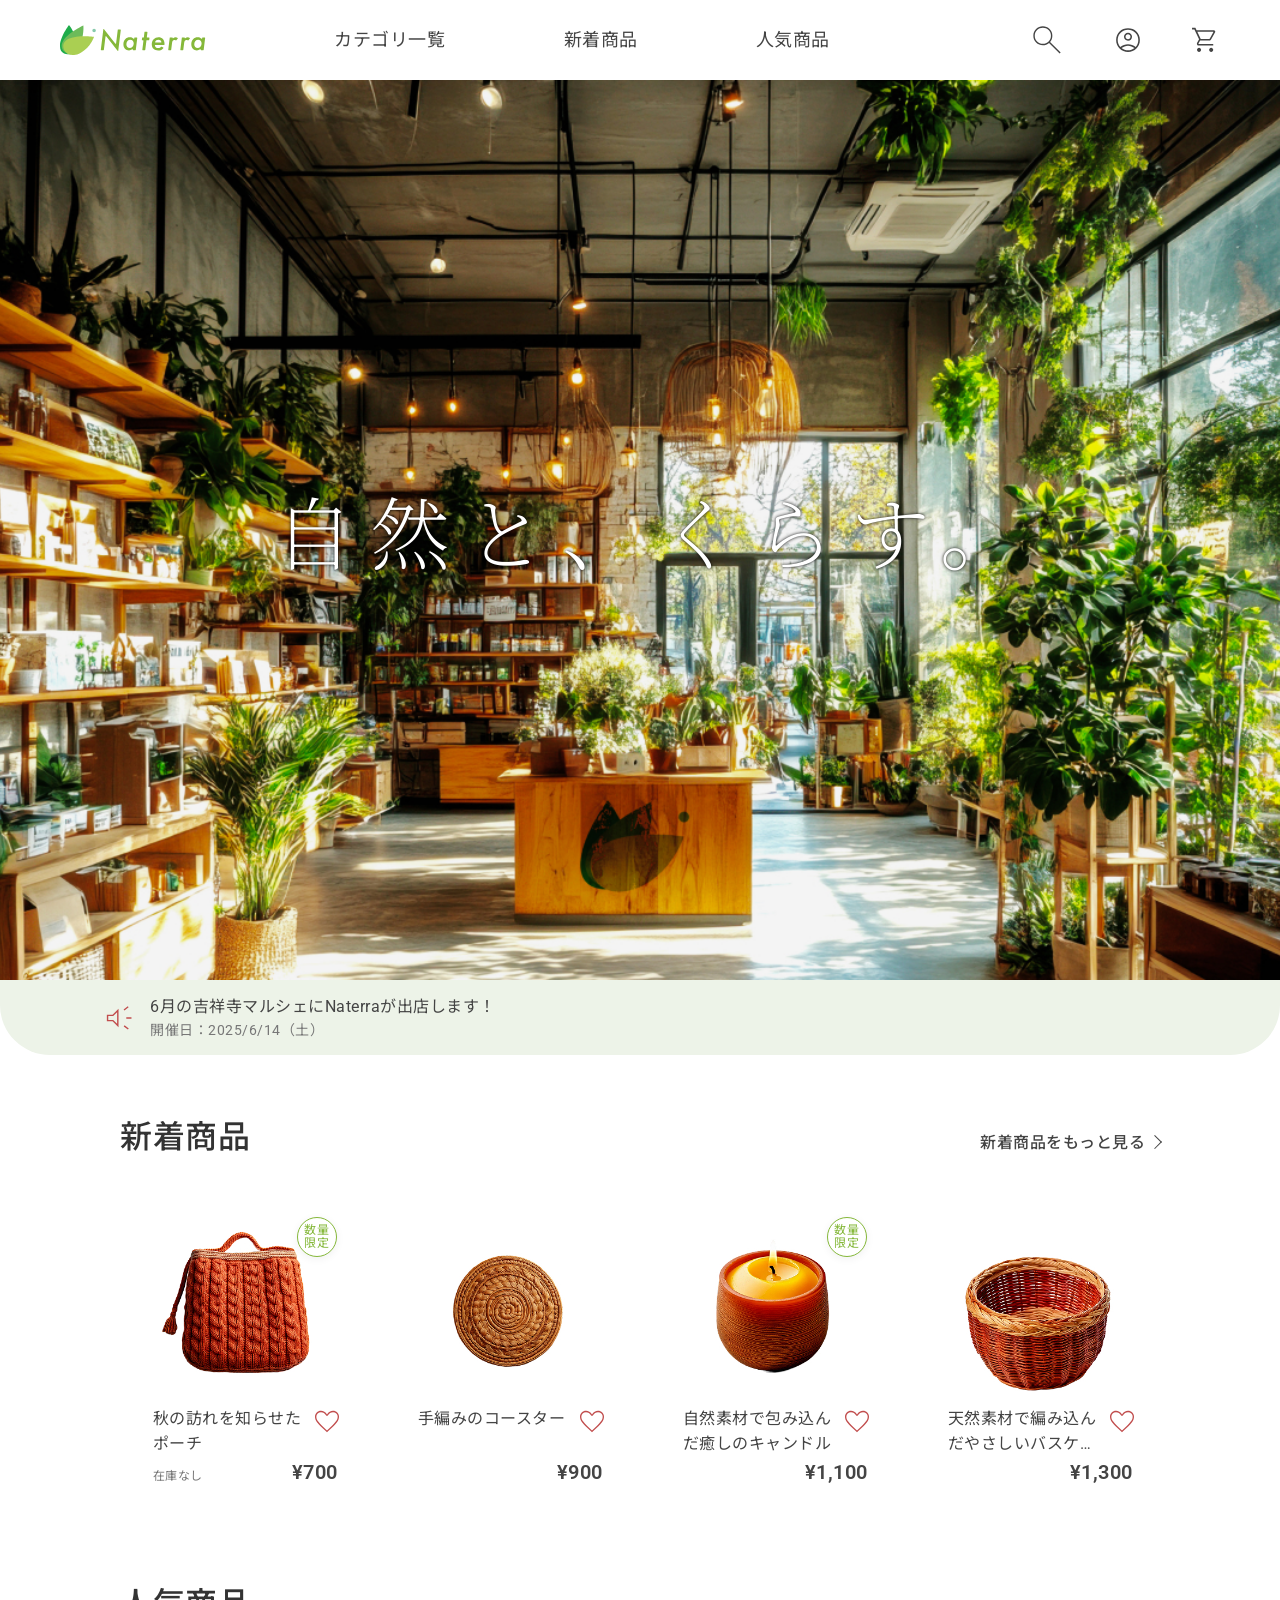
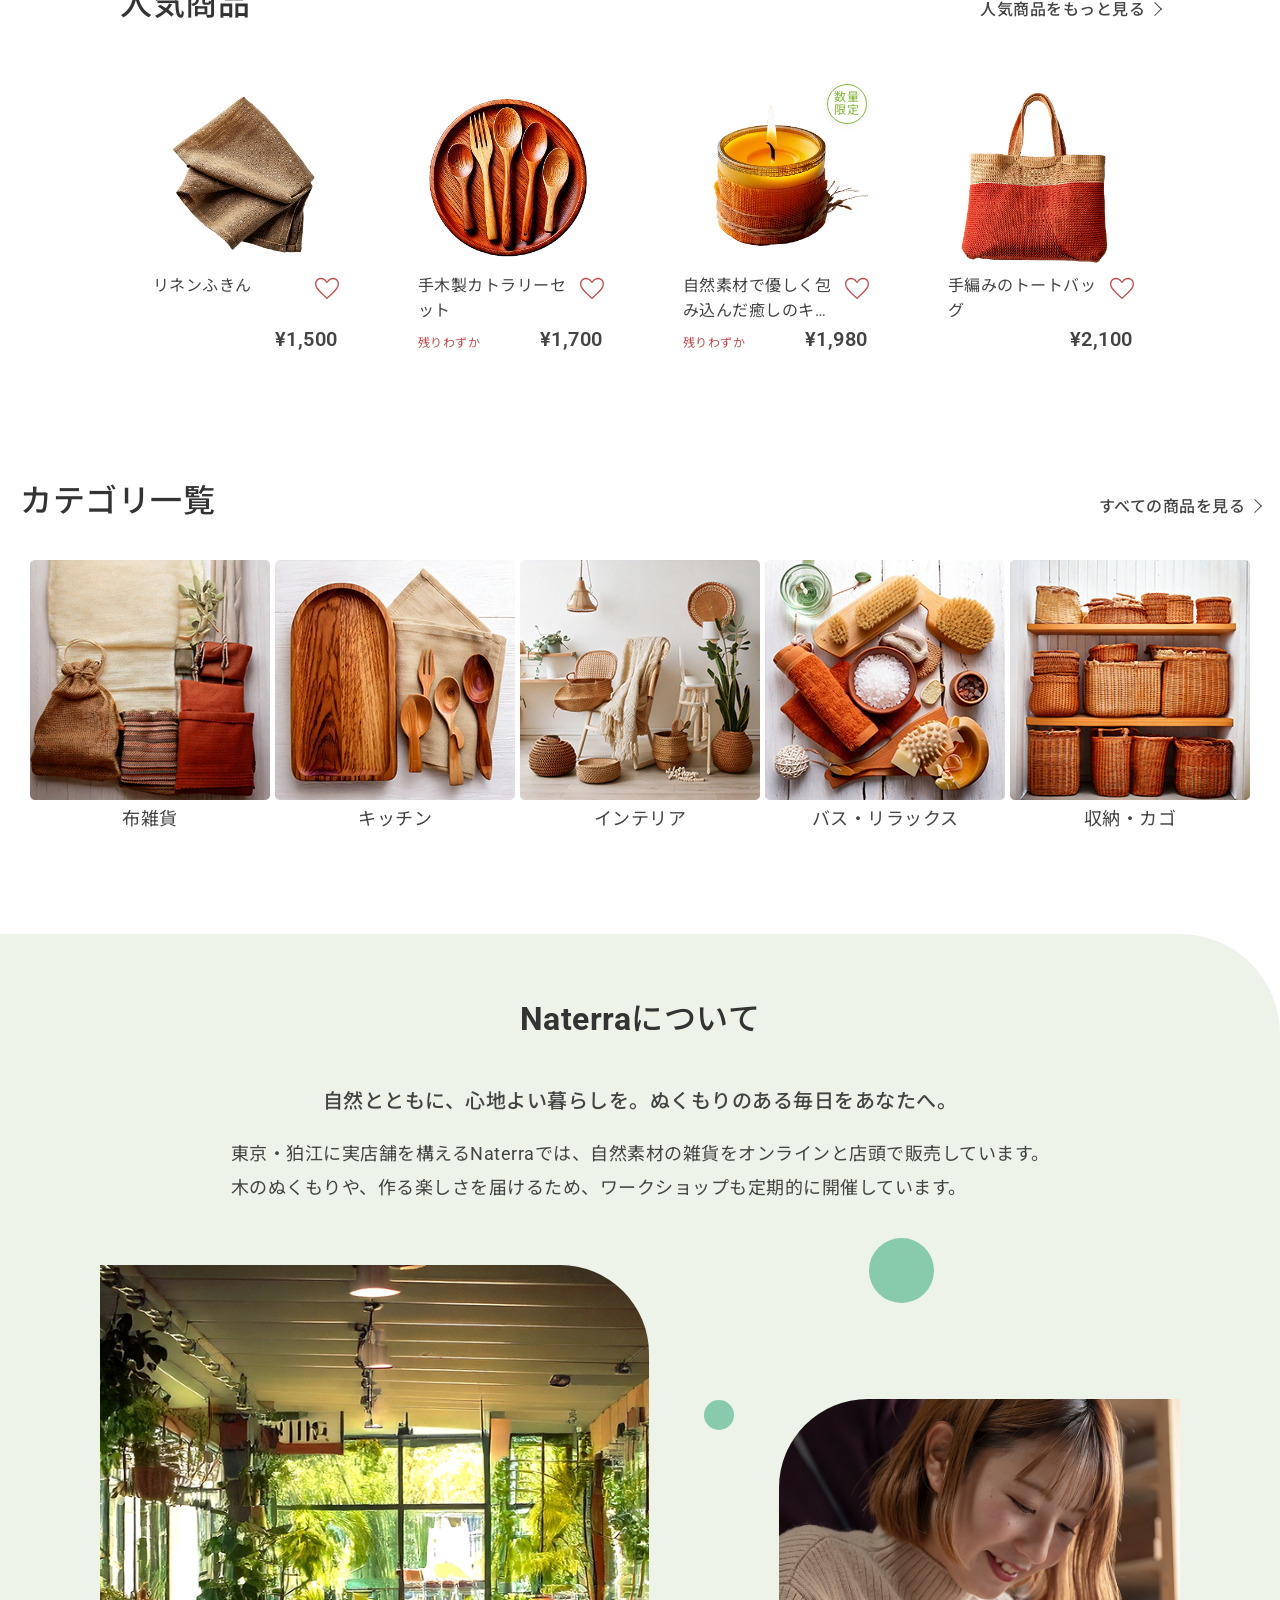
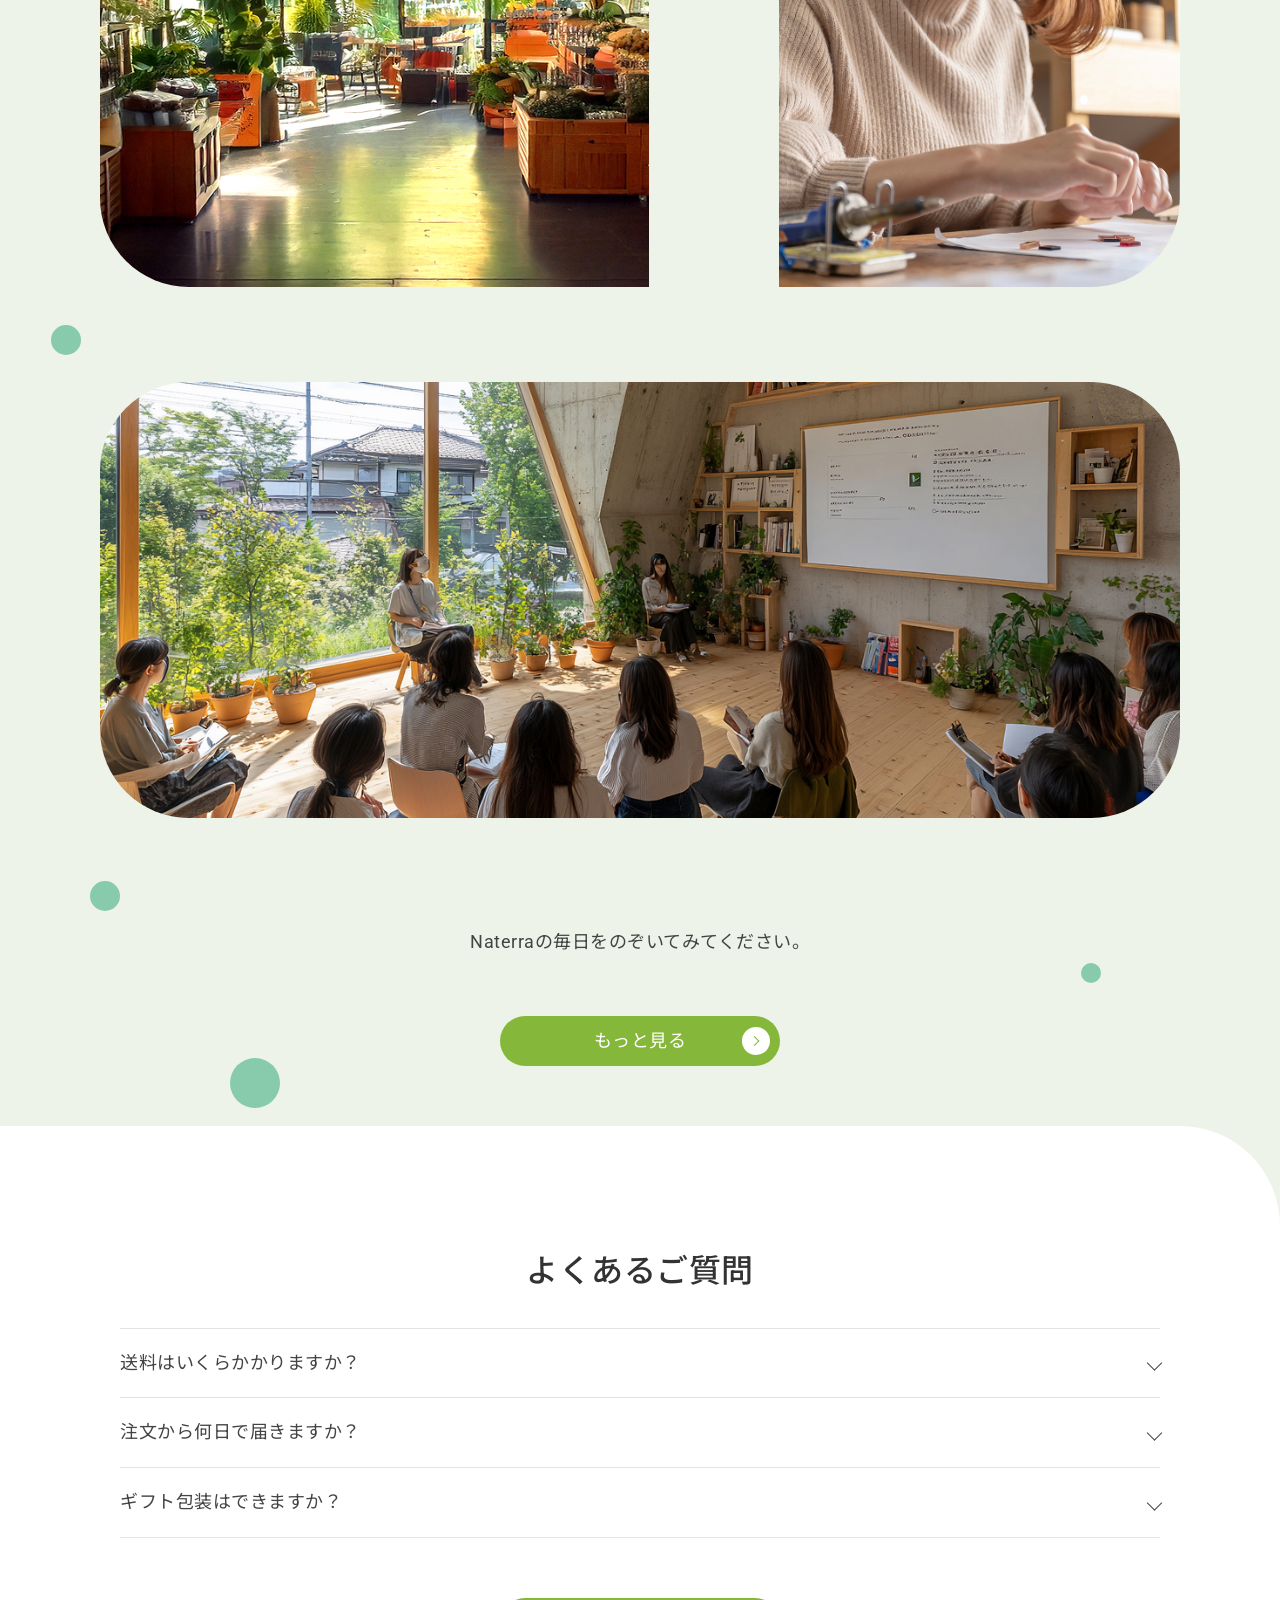
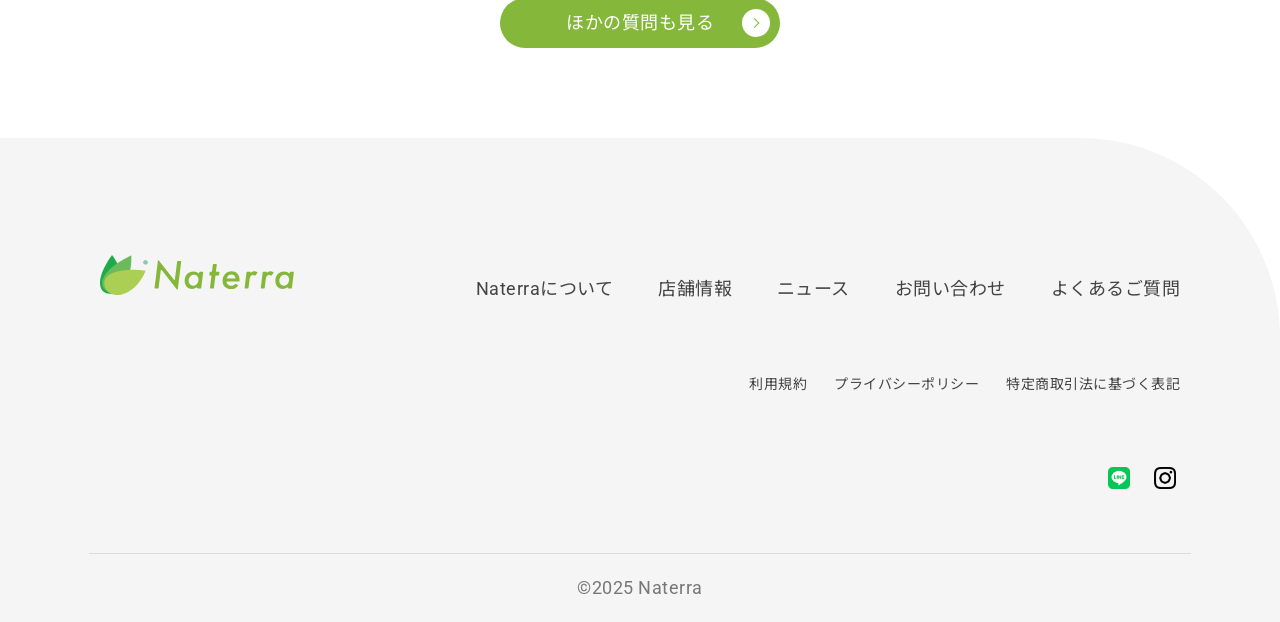
==== index.html @ dd233b45 "Initial commit" ====
<!DOCTYPE html>
<html lang="ja">
<head>
  <meta charset="UTF-8" />
  <meta name="viewport" content="width=device-width, initial-scale=1.0" />
  <meta name="description" content="Naterraオンラインショップ トップページ" />
  <title>Naterra</title>
  <link rel="stylesheet" href="./assets/css/style.css" />
  <link rel="preconnect" href="https://fonts.googleapis.com" />
  <link href="https://fonts.googleapis.com/css2?family=Noto+Sans+JP:wght@300;400;500;700&family=Noto+Serif+JP:wght@200;300&family=Roboto:wght@300;400;600&display=swap" rel="stylesheet" />
  <link rel="icon" type="image/png" sizes="32x32" href="./assets/images/favicon/favicon-32x32.png" />
  <link rel="icon" type="image/png" sizes="48x48" href="./assets/images/favicon/favicon-48x48.png" />
  <link rel="apple-touch-icon" sizes="180x180" href="./assets/images/favicon/favicon-180x180.png" />
</head>
<body>
  <header>
    <div class="header__nav">
      <div class="header__left">
        <div class="header__hamburger sp">
          <button class="btn-trigger" id="btn03" data-nav-open aria-label="メニューを開閉" aria-expanded="false">
            <span></span><span></span><span></span>
          </button>
        </div>
        <div class="header__logo">
          <a href="./index.html" class="header__logoLink">
            <img src="./assets/images/logo/logo-sp.svg" alt="Naterra" />
          </a>
        </div>
        <div class="header__textink pc">
          <a href="./products-all.html" class="">カテゴリ一覧</a>
        </div>
        <div class="header__textink pc">
          <a href="./products-new.html" class="">新着商品</a>
        </div>
        <div class="header__textink pc">
          <a href="./products-popular.html" class="">人気商品</a>
        </div>
      </div>
      <div class="header__tools">
        <div class="header__serch pc">
          <a href="#" class="header__serchLink">
            <img src="./assets/images/icon/search.svg" alt="検索" />
          </a>
        </div>
        <div class="header__login">
          <a href="#" class="header__LoginLink">
            <img src="./assets/images/icon/login.svg" alt="ログイン" />
          </a>
        </div>
        <div class="header__cart">
          <a href="./cart.html" class="header__CartLink">
            <img src="./assets/images/icon/cart.svg" alt="カート"/>
            <span id="cartBadge" class="cartBadge" hidden></span>
          </a>
        </div>
      </div>
    </div>
  </header>

  <div class="navOverlay" data-nav-overlay hidden></div>
  <aside class="navDrawer" role="dialog" aria-modal="true" aria-hidden="true" data-nav-drawer hidden>
    <div class="navDrawer__panel">
      <nav class="navDrawer__body" aria-label="メニュー">
        <div class="menuSection">
          <h3 class="menuSection__title">商品</h3>
          <ul class="menuList" role="list">
            <li><a class="menuItem" href="./products-all.html"><span>商品一覧</span></a></li>
            <li><a class="menuItem" href="./products-new.html"><span>新着商品</span></a></li>
            <li><a class="menuItem" href="./products-popular.html"><span>人気商品</span></a></li>
            <li>
              <button class="menuItem menuItem--toggle" aria-expanded="false" data-cat-toggle>
                <span>カテゴリ一覧</span>
                <svg class="chev" viewBox="0 0 20 20" aria-hidden="true">
                  <line x1="4" y1="10" x2="16" y2="10" stroke="currentColor" stroke-width="1" stroke-linecap="round"/>
                  <line class="v" x1="10" y1="4" x2="10" y2="16" stroke="currentColor" stroke-width="1" stroke-linecap="round"/>
                </svg>
              </button>
              <ul class="submenu" hidden>
                <li><a class="submenuItem submenuItem--thumb" href="./products-fabric.html"><img src="./assets/images/categories/fabric/fabric-330.jpg" alt="" />布雑貨</a></li>
                <li><a class="submenuItem submenuItem--thumb" href="./products-kitchen.html"><img src="./assets/images/categories/kitchen/kitchen-330.jpg" alt="" />キッチン</a></li>
                <li><a class="submenuItem submenuItem--thumb" href="./products-interior.html"><img src="./assets/images/categories/interior/interior-330.jpg" alt="" />インテリア</a></li>
                <li><a class="submenuItem submenuItem--thumb" href="./products-relax.html"><img src="./assets/images/categories/relax/relax-330.jpg" alt="" />バス・リラックス</a></li>
                <li><a class="submenuItem submenuItem--thumb" href="./products-storage.html"><img src="./assets/images/categories/storage/storage-330.jpg" alt="" />収納・かご</a></li>
              </ul>
            </li>
          </ul>
        </div>

        <div class="menuSection">
          <h3 class="menuSection__title">お店</h3>
          <ul class="menuList" role="list">
            <li><a class="menuItem" href="#"><span>Naterraについて</span></a></li>
            <li><a class="menuItem" href="#"><span>ニュース</span></a></li>
            <li><a class="menuItem" href="#"><span>お問い合わせ</span></a></li>
            <li><a class="menuItem" href="#"><span>よくあるご質問</span></a></li>
          </ul>
        </div>

        <div class="menuSNS">
          <a href="#"><img src="./assets/images/sns/LINE_Brand_icon.png" alt="LINE" /></a>
          <a href="#"><img src="./assets/images/sns/Instagram_Glyph_Black.png" alt="Instagram" /></a>
        </div>
      </nav>
    </div>
  </aside>

  <div class="cartOverlay" id="cartOverlay" hidden></div>
  <aside class="cartSheet" id="cartSheet" role="dialog" aria-modal="true" aria-labelledby="cartSheetTitle" hidden>
    <div class="cartSheet__bar">
      <button type="button" class="cartSheet__close" id="cartCloseBtn" aria-label="閉じる">
        <span></span><span></span>
      </button>
      <h3 id="cartSheetTitle">カートに入れる</h3>
    </div>
    <div class="cartSheet__body">
      <h4 id="cartProductName" class="cartSheet__name"></h4>
      <div class="cartSheet__imgWrap"><img id="cartProductImg" alt=""/></div>
      <div class="cartQty">
        <button type="button" class="cartQty__btn" id="qtyMinus" aria-label="数量を1減らす">
          <img class="reductionIcon" src="./assets/images/icon/reduction.svg" alt="" aria-hidden="true">
        </button>
        <output id="qtyValue" class="cartQty__value" aria-live="polite">1</output>
        <button type="button" class="cartQty__btn" id="qtyPlus" aria-label="数量を1増やす">
          <img class="reductionIcon" src="./assets/images/icon/add.svg" alt="" aria-hidden="true">
        </button>
      </div>
      <div class="cartPrimaryBtn__Container" style="margin-top:16px;">
        <button type="button" id="addToCartBtn" class="cartPrimaryBtn">カートに入れる</button>
      </div>
    </div>
  </aside>
  <aside class="cartConfirm" id="cartConfirm" role="dialog" aria-modal="true" aria-labelledby="cartConfirmTitle" hidden>
    <div class="cartSheet__bar">
      <button type="button" class="cartSheet__close" id="confirmCloseBtn" aria-label="閉じる">
        <span></span><span></span>
      </button>
      <h3 id="cartConfirmTitle">カートに追加しました</h3>
    </div>
    <div class="cartConfirm__body">
      <p class="cartConfirm__row">カートの合計 <strong id="cartTotalCount">0</strong> 点</p>
      <p class="cartConfirm__row">税込 <strong id="cartTotalPrice">¥0</strong></p>
    </div>
    <div class="cartPrimaryBtn__Container">
      <a href="./cart.html" class="cartPrimaryBtn cartPrimaryBtn--full">カートを確認する</a>
    </div>
  </aside>

  <main>
    <section class="hero">
      <div class="keyVisual">
        <h1 class="catchcopy">自然と、くらす。</h1>
      </div>
      <div class="news__item">
        <div class="news__icon"><img src="./assets/images/icon/news.svg" alt="お知らせ" /></div>
        <div class="news__content">
          <p class="news__title">6月の吉祥寺マルシェにNaterraが出店します！</p>
          <time class="news__date" datetime="2025-06-14">開催日：2025/6/14（土）</time>
        </div>
      </div>
    </section>

    <section class="products" aria-labelledby="home-new-title">
      <div class="products__ttl">
        <h2 id="home-new-title" class="section__title">新着商品</h2>
        <a href="./products-new.html" class="moreLink">
          <p class="moreLink__text">新着商品をもっと見る</p>
          <span></span>
        </a>
      </div>
      <ul id="homeNewGrid" class="productGrid" role="list"></ul>
    </section>

    <section class="products" aria-labelledby="home-popular-title">
      <div class="products__ttl">
        <h2 id="home-popular-title" class="section__title">人気商品</h2>
        <a href="./products-popular.html" class="moreLink">
          <p class="moreLink__text">人気商品をもっと見る</p>
          <span></span>
        </a>
      </div>
      <ul id="homePopularGrid" class="productGrid" role="list"></ul>
    </section>

    <template id="homeProductCardTpl">
      <li class="productCard">
        <a href="./index.html" class="productCard__thumbWrap productCard__link">
          <img class="productCard__thumb" alt="">
          <span class="badge badge--limited" hidden>数量<br>限定</span>
        </a>
        <div class="productCard__rowA">
          <p class="productCard__name"></p>
          <button class="favBtn" type="button" aria-label="お気に入りに追加" aria-pressed="false"
            data-src-off="./assets/images/icon/favorite-off.svg"
            data-src-on="./assets/images/icon/favorite-on.svg">
            <img class="favIcon" src="./assets/images/icon/favorite-off.svg" alt="" aria-hidden="true" width="32" height="32">
          </button>
        </div>
        <div class="productCard__rowB">
          <p class="productCard__stock"></p>
          <p class="productCard__price"></p>
        </div>
      </li>
    </template>
    
    <section class="categories">
      <div class="products__ttl">
        <h2 class="section__title">カテゴリ一覧</h2>
        <a href="./products-all.html" class="moreLink">
          <p class="moreLink__text">すべての商品を見る</p>
          <span></span>
        </a>
      </div>

      <div class="categories__list">
        <div class="categories__item"><a class="categories__fabric" href="./products-fabric.html"><span class="categories__name sp">布雑貨</span></a></div>
        <div class="categories__item"><a class="categories__kitchen" href="./products-kitchen.html"><span class="categories__name sp">キッチン</span></a></div>
        <div class="categories__item"><a class="categories__interior" href="./products-interior.html"><span class="categories__name sp">インテリア</span></a></div>
        <div class="categories__item"><a class="categories__relax" href="./products-relax.html"><span class="categories__name sp">バス・リラックス</span></a></div>
        <div class="categories__item"><a class="categories__storage" href="./products-storage.html"><span class="categories__name sp">収納・かご</span></a></div>
        <p class="categories__namepc pc">布雑貨</p>
        <p class="categories__namepc pc">キッチン</p>
        <p class="categories__namepc pc">インテリア</p>
        <p class="categories__namepc pc">バス・リラックス</p>
        <p class="categories__namepc pc">収納・カゴ</p>
      </div>
    </section>

    <section class="about" aria-labelledby="about-title">
      <div class="about__card">
        <div class="decor-circle c1"></div>
        <div class="decor-circle c2"></div>
        <div class="decor-circle c3"></div>
        <div class="decor-circle c4"></div>
        <div class="decor-circle c5 pc"></div>
        <div class="decor-circle c6 pc"></div>

        <h2 id="about-title" class="about__title"><span>Naterra</span>について</h2>
        <p class="about__subtitle">自然とともに、心地よい暮らしを。<br class="sp"/>ぬくもりのある毎日をあなたへ。</p>
        <p class="about__text">東京・狛江に実店舗を構えるNaterraでは、自然素材の雑貨をオンラインと店頭で販売しています。<br />木のぬくもりや、作る楽しさを届けるため、ワークショップも定期的に開催しています。</p>
        <div class="about__gallery">
          <figure class="about__photo about__photoA sp">
            <img 
              src="./assets/images/about/about-1.jpg"
              srcset="./assets/images/about/about-1.jpg 1x, 
              ./assets/images/about/about-1x2.jpg 2x"
              alt="店内の様子" />
          </figure>
          <figure class="about__photo about__photoA pc">
            <img 
              src="./assets/images/about/about-1-618x700.jpg"
              srcset="./assets/images/about/about-1-618x700.jpg 1x, 
              ./assets/images/about/about-1-1236x1400.jpg 2x"
              alt="店内の様子" />
          </figure>
          <figure class="about__photo about__photoB sp">
            <img 
              src="./assets/images/about/about-2.jpg"
              srcset="./assets/images/about/about-2.jpg 1x, 
              ./assets/images/about/about-2x2.jpg 2x"
              alt="店内の様子" />
          </figure>
          <figure class="about__photo about__photoB pc">
            <img 
              src="./assets/images/about/about-3-451x550.jpg"
              srcset="./assets/images/about/about-3-451x550.jpg 1x, 
              ./assets/images/about/about-3-904x1100.jpg 2x"
              alt="店内の様子" />
          </figure>
          <figure class="about__photo about__photoC sp">
            <img 
              src="./assets/images/about/about-3.jpg"
              srcset="./assets/images/about/about-3.jpg 1x, 
              ./assets/images/about/about-3x2.jpg 2x"
              alt="店内の様子" />
          </figure>
        </div>
        <figure class="about__photo about__photoC pc">
          <img 
            src="./assets/images/about/about-2-1240x500.jpg"
            srcset="./assets/images/about/about-2-1240x500.jpg 1x, 
            ./assets/images/about/about-2-2480x1000.jpg 2x"
            alt="店内の様子" />
        </figure>
        <p class="about__caption">Naterraの毎日をのぞいてみてください。</p>
        <div class="btnContainer"><a href="#" class="btn">もっと見る</a></div>
      </div>
    </section>

    <section class="faq" aria-labelledby="faq-title">
      <div class="faq__prevcl">
        <div class="faq__card">
          <h2 id="faq-title" class="faq__title">よくあるご質問</h2>
          <details class="faq__item"><summary class="faq__q">送料はいくらかかりますか？</summary><div class="faq__a"><span>全国一律600円（税込）でお届けしています。<br />5,000円（税込）以上で送料無料です。</span></div></details>
          <details class="faq__item"><summary class="faq__q">注文から何日で届きますか？</summary><div class="faq__a"><span>通常はご注文から3〜5営業日以内に発送します。</span></div></details>
          <details class="faq__item"><summary class="faq__q">ギフト包装はできますか？</summary><div class="faq__a"><span>はい、対応可能です。<br />注文手続き画面で「ギフト包装」を選択してください。（有料）</span></div></details>
          <div class="faq__btnContainer"><a href="#" class="btn">ほかの質問も見る</a></div>
        </div>
      </div>
    </section>
  </main>

  <footer class="footer sp">
    <div class="footer__prev">
      <div class="footer__inner">
        <div class="footer__logo"><img src="./assets/images/logo/logo-sp.svg" alt="Naterra" /></div>
        <nav class="footer__nav">
          <ul class="navleft">
            <li><a href="#">Naterraについて</a></li>
            <li><a href="#">店舗情報</a></li>
            <li><a href="#">ニュース</a></li>
            <li><a href="#">お問い合わせ</a></li>
            <li><a href="#">よくあるご質問</a></li>
          </ul>
          <ul class="navright">
            <li><a href="#">利用規約</a></li>
            <li><a href="#">特定商取引法に基づく表記</a></li>
            <li><a href="#">プライバシーポリシー</a></li>
          </ul>
        </nav>
        <div class="footer__sns">
          <a href="#"><img src="./assets/images/sns/LINE_Brand_icon.png" alt="LINE"/></a>
          <a href="#"><img src="./assets/images/sns/Instagram_Glyph_Black.png" alt="Instagram"/></a>
        </div>
        <div class="copy__container"><p class="footer__copy">&copy;2025 Naterra</p></div>
      </div>
    </div>
  </footer>
  <footer class="siteFooter pc">
    <div class="siteFooter__inner">
      <div class="siteFooter__top">
        <a class="footerLogo" href="/">
          <img src="./assets/images/logo/logo-sp.svg" alt="Naterra">
        </a>
        <nav class="footerNav" aria-label="フッターナビ">
          <ul class="footerNav__list">
            <li><a href="./about.html">Naterraについて</a></li>
            <li><a href="./shops.html">店舗情報</a></li>
            <li><a href="./news.html">ニュース</a></li>
            <li><a href="./contact.html">お問い合わせ</a></li>
            <li><a href="./faq.html">よくあるご質問</a></li>
          </ul>
        </nav>
      </div>
      <ul class="footerLegal">
        <li><a href="./terms.html">利用規約</a></li>
        <li><a href="./privacy.html">プライバシーポリシー</a></li>
        <li><a href="./tokusho.html">特定商取引法に基づく表記</a></li>
      </ul>
      <div class="footerSNS" aria-label="SNS">
        <a class="snsLink" href="#"><img src="./assets/images/sns/LINE_Brand_icon.png" alt="LINE"></a>
        <a class="snsLink" href="#"><img src="./assets/images/sns/Instagram_Glyph_Black.png" alt="Instagram"></a>
      </div>
      <div class="siteFooter__bottom">
        <p class="footerCopy">©2025 Naterra</p>
      </div>
    </div>
  </footer>
  <script src="./assets/js/utils.js" defer></script>
  <script src="./assets/js/main.js" defer></script>
  <script src="./assets/js/home-sections.js" defer></script>
  <script src="./assets/js/products-list.js" defer></script>
  <script src="./assets/js/cart-modal.js" defer></script>
</body>
</html>
---- assets/css/style.css ----
* {
  margin: 0;
  padding: 0;
  box-sizing: border-box;
}
button {
  cursor: pointer;
  font-family: inherit;
}
:root {
  --bg1: #ffffff;
  --bg2: #edf3e8;
  --mainColor: #85b83a;
  --accentColor: #c14d4d;
  --lightGray: #e2e2e2;
  --textColor: #444;
  --textttlColor: #333;
  --textGlayColor: #777;
  --fontLight: 300;
  --fontRegurlar: 400;
  --fontMedium: 500;
  --fontSemiBold: 600;
  --fontBold: 700;
  --failed: #a0a0a0;
}
html {
  font-size: 62.5%;
  max-width: 100%;
}
body {
  font-size: 1.6rem;
  font-family: "Roboto", "Noto Sans JP", "Hiragino Kaku Gothic ProN", "Meiryo", sans-serif;
  color: var(--textColor);
  font-weight: var(--fontRegurlar);
  letter-spacing: 0.05rem;
  line-height: 1.6;
}
h2 {
  color: var(--textttlColor);
  font-size: 2.8rem;
  font-weight: 500;
}
.sp { display: block; }
.pc { display: none; }
header {
  position: sticky;
  top: 0;
  z-index: 1000;
  background: var(--bg1);
}
body.no-sticky header {
  position: static;
}
.header__nav {
  height: 70px;
  display: flex;
  align-items: center;
  justify-content: space-between;
}
.header__left {
  display: flex;
  align-items: center;
  margin-left: 10px;
}
.header__tools {
  display: flex;
  align-items: center;
  margin-right: 10px;
}
.header__hamburger {
  display: flex;
  align-items: center;
  justify-content: center;
  width: 50px;
  height: 50px;
}
.header__hamburgerBtn {
  width: 30px;
  height: 30px;
  border: 0;
  background: none;
  color: #444;
  cursor: pointer;
}
.header__logo img,
.header__serch img,
.header__login img,
.header__cart img {
  display: block;
  padding: 10px;
}
.header__cart {
  position: relative;
}
.cartBadge {
  position: absolute;
  top: 3px;
  right: 5px;
  min-width: 20px;
  height: 20px;
  border-radius: 50%;
  background: var(--accentColor);
  color: #fff;
  font-size: 1.4rem;
  line-height: 150%;
  text-align: center;
  display: inline-block;
}
#cartBadge[hidden],
.cartBadge[hidden] {
  display: none !important;
}
.navOverlay[hidden],
.navDrawer[hidden] {
  display: none !important;
}
.navOverlay {
  position: fixed;
  left: 0;
  right: 0;
  top: 70px;
  bottom: 0;
  background: rgba(0,0,0,.24);
  opacity: 0;
  pointer-events: none;
  transition: opacity .30s ease;
  z-index: 2000;
}
.navOverlay.is-open {
  opacity: 1;
  pointer-events: auto;
}
.navDrawer {
  position: fixed;
  left: 0;
  right: auto;
  top: 70px;
  bottom: 0;
  width: min(720px, 100%);
  background: var(--bg1);
  display: grid;
  grid-template-rows: auto 1fr;
  opacity: 0;
  pointer-events: none;
  transition: opacity .30s ease;
  z-index: 3001;
  overflow: auto;
  overscroll-behavior: contain;
  -webkit-overflow-scrolling: touch;
}
.navDrawer.is-open {
  opacity: 1;
  pointer-events: auto;
}
html.is-nav-open {
  overflow: hidden;
}
.header__hamburgerBtn .hambIcon line {
  transition: transform .22s ease, opacity .22s ease;
  transform-origin: 12px 12px;
  stroke-linecap: round;
}
html.is-nav-open .header__hamburgerBtn[data-nav-open] .b1 {
  transform: translateY(6px) rotate(45deg);
}
html.is-nav-open .header__hamburgerBtn[data-nav-open] .b2 {
  opacity: 0;
}
html.is-nav-open .header__hamburgerBtn[data-nav-open] .b3 {
  transform: translateY(-6px) rotate(-45deg);
}
.menuSection {
  background: var(--bg1);
}
.menuSection__title {
  font-size: 13px;
  font-weight: 700;
  padding: 5px 20px;
}
.menuList {
  list-style: none;
  background: var(--bg2);
}
.menuItem {
  display: flex;
  align-items: center;
  height: 50px;
  gap: 10px;
  width: 100%;
  padding: 10px 20px;
  border-bottom: 1px solid #fff;
  color: var(--textColor);
  text-decoration: none;
  background: transparent;
}
.menuItem .chev {
  width: 20px;
  height: 20px;
  margin-left: auto;
  color: #444;
}
.menuItem--toggle {
  border: 0;
  font-size: 1.6rem;
  background: var(--bg2);
}
.menuItem--toggle .chev .v {
  transform-box: fill-box;
  transform-origin: 50% 50%;
  transition: transform .18s ease, opacity .18s ease;
  opacity: 1;
}
.menuItem--toggle[aria-expanded="true"] .chev .v {
  transform: scaleY(0);
  opacity: 0;
}
.submenu {
  list-style: none;
  margin: 0;
  padding: 0;
  background: #edf3e8;
  overflow: hidden;
  max-height: 0;
  opacity: 0;
  transition: max-height .28s ease, opacity .28s ease;
  will-change: max-height, opacity;
}
.submenuItem {
  display: flex;
  align-items: center;
  gap: 10px;
  text-decoration: none;
  color: var(--textColor);
  padding-right: 20px;
  border-top: 1px solid #fff;
  background: #e3eadb;
}
.submenuItem:hover {
  background: #e8efe3;
}
.submenuItem--thumb img {
  width: 50px;
}
.submenu.is-open {
  opacity: 1;
}
.submenuItem .chev {
  width: 20px;
  height: 20px;
  margin-left: auto;
  color: #444;
}
.menuSNS {
  display: flex;
  justify-content: center;
  padding: 30px 0;
  gap: 30px;
}
.menuSNS a {
  display: inline-flex;
  align-items: center;
  justify-content: center;
}
.menuSNS img {
  width: 30px;
  height: auto;
}
.btn-trigger {
  position: relative;
  width: 21px;
  height: 16px;
  cursor: pointer;
  border: none;
  background: none;
  padding: 0;
}
.btn-trigger span {
  position: absolute;
  left: 0;
  width: 100%;
  height: 2px;
  background-color: var(--textColor);
  border-radius: 1px;
}
.btn-trigger,
.btn-trigger span {
  display: inline-block;
  transition: all .4s ease;
  box-sizing: border-box;
}
.btn-trigger span:nth-of-type(1) {
  top: 0;
}
.btn-trigger span:nth-of-type(2) {
  top: 7px;
}
.btn-trigger span:nth-of-type(3) {
  bottom: 0;
}
#btn03.active {
  transform: rotate(360deg);
}
#btn03.active span:nth-of-type(1) {
  transform: translateY(7px) rotate(-45deg);
}
#btn03.active span:nth-of-type(2) {
  transform: translateY(0) rotate(45deg);
}
#btn03.active span:nth-of-type(3) {
  opacity: 0;
}
.keyVisual {
  max-width: 780px;
  aspect-ratio: 1 / 1;
  background-image: -webkit-image-set(
    url(../images/keyvisual/keyvisual-390.jpg) 1x,
    url(../images/keyvisual/keyvisual-780.jpg) 2x
  );
  background-image: image-set(
    url(../images/keyvisual/keyvisual-390.jpg) 1x,
    url(../images/keyvisual/keyvisual-780.jpg) 2x
  );
  background-size: cover;
  display: flex;
  align-items: center;
  justify-content: center;
}
.keyVisual h1 {
  font-family: "Noto Serif JP", serif;
  font-size: 3.2rem;
  color: #fff;
  font-weight: 200;
  letter-spacing: 0.2em;
  text-shadow: 0 0 3.5px rgba(0, 0, 0, 1);
  padding-left: 30px;
}
.news__item {
  display: flex;
  align-items: center;
  justify-content: left;
  background-color: var(--bg2);
  height: auto;
  padding: 10px;
  gap: 10px;
  border-radius: 0 0 20px 20px;
}
.news__icon img {
  display: block;
}
.news__content {
  display: grid;
  grid-template-rows: auto;
}
.news__title {
  font-size: 1.4rem;
}
.news__date {
  font-size: 1.2rem;
  color: var(--textGlayColor);
}
.products {
  margin: 60px 20px 0 20px;
}
.products__ttl {
  display: grid;
  grid-template-columns: 1fr auto;
  align-items: baseline;
  justify-content: space-between;
}
.moreLink {
  display: inline-flex;
  align-items: baseline;
  gap: 5px;
  font-size: 1.3rem;
  font-weight: 500;
  color: var(--textColor);
  text-decoration: none;
}
.moreLink__text {
  font-size: 1.3rem;
  font-weight: 500;
  line-height: 1;
  transition: color .25s ease, text-shadow .25s ease;
}
.moreLink img {
  width: 1em;
  height: 1em;
}
.section__title {
  display: inline-block;
  vertical-align: baseline;
  line-height: 1.4;
  margin: 0;
}
.moreLink span {
  display: inline-block;
  box-sizing: border-box;
  width: .65em;
  height: .65em;
  border-top: 1px solid currentColor;
  border-right: 1px solid currentColor;
  transform: translateY(-0.5px) rotate(45deg);
  transform-origin: center;
  line-height: 1;
  transition: color .25s ease, text-shadow .25s ease;
}
.moreLink:visited {
  color: var(--textColor);
}
.moreLink:hover {
  color: var(--mainColor, #85b83a); 
  font-size: 1.3rem;
  font-weight: 500;
  vertical-align: baseline;
  transition: all 0.25s ease-in-out;
}
.productGrid {
  display: flex;
  flex-wrap: wrap;
  gap: 20px;
  justify-content: space-between;
  padding: 30px 0;
  margin: 0 auto;
}
.productCard {
  display: flex;
  flex-direction: column;
  align-items: flex-start;
  justify-content: flex-start;
  width: 165px;
  max-width: 200px;
  list-style: none;
}
.productCard__link {
  color: var(--textColor);
  text-decoration: none;
}
.productCard__thumb {
  display: block;
  width: 100%;
  height: auto;
}
.productCard__rowA {
  display: grid;
  align-items: start;
  grid-template-columns: 1fr auto;
  gap: 5px;
  width: 100%;
  margin: 0 5px;
}
.productCard__name {
  font-size: 1.4rem;
  line-height: 1.6;
  overflow: hidden;
  display: -webkit-box;
  -webkit-box-orient: vertical;
  -webkit-line-clamp: 2;
  line-clamp: 2;
  min-height: calc(1.6em * 2);
}
.productCard__rowB {
  display: grid;
  grid-template-columns: 1fr auto;
  align-items: end;
  width: 100%;
  padding: 5px 0 0 5px;
}
.productCard__stock {
  font-size: 1.2rem;
  line-height: 1;
  white-space: nowrap;
  min-height: 1em;
}
.productCard__price {
  font-size: 2rem;
  font-weight: 600;
  line-height: 1;
}
.productCard__stock--low {
  color: var(--accentColor);
}
.productCard__stock--none {
  color: var(--textGlayColor);
}
.favBtn {
  width: 32px;
  height: 32px;
  padding: 0;
  border: 0;
  background: none;
  line-height: 0;
  cursor: pointer;
}
.productDetail .productCard__stock::before {
  content: none !important;
}
.about__title span {
  font-weight: 700;
}
.categories {
  margin: 90px 20px;
}
.categories__list {
  display: flex;
  gap: 5px;
  overflow-x: auto;
  scroll-snap-type: x mandatory;
  -webkit-overflow-scrolling: touch;
  padding-top: 20px;
  padding-bottom: 10px;
  margin: 0 -20px;
}
.categories__item {
  flex: 0 0 auto;
  scroll-snap-align: start;
  width: 165px;
  overflow: hidden;
}
.categories__item img {
  width: 100%;
  height: auto;
  display: block;
}
.categories__name {
  display: flex;
  align-items: center;
  justify-content: center;
  color: #fff;
  text-shadow: 0 0 2px #2b2b2b;
  transition: transform .3s, color .3s;
}
.categories__fabric,
.categories__kitchen,
.categories__interior,
.categories__relax,
.categories__storage {
  position: relative;
  width: 165px;
  aspect-ratio: 1 / 1;
  background-size: cover;
  display: flex;
  align-items: flex-end;
  justify-content: center;
  text-decoration: none;
  overflow: hidden;
}
.categories__fabric {
  background-image: -webkit-image-set(
  url(../images/categories/fabric/fabric-165.jpg) 1x,
  url(../images/categories/fabric/fabric-330.jpg) 2x
  );
}
.categories__kitchen {
  background-image: -webkit-image-set(
  url(../images/categories/kitchen/kitchen-165.jpg) 1x,
  url(../images/categories/kitchen/kitchen-330.jpg) 2x
  );
}
.categories__interior {
  background-image: -webkit-image-set(
  url(../images/categories/interior/interior-165.jpg) 1x,
  url(../images/categories/interior/interior-330.jpg) 2x
  );
}
.categories__relax {
  background-image: -webkit-image-set(
  url(../images/categories/relax/relax-165.jpg) 1x,
  url(../images/categories/relax/relax-330.jpg) 2x
  );
}
.categories__storage {
  background-image: -webkit-image-set(
  url(../images/categories/storage/storage-165.jpg) 1x,
  url(../images/categories/storage/storage-330.jpg) 2x
  );
}
.about {
  margin-top: 90px;
  position: relative;
  overflow: hidden;
}
.about__card {
  position: relative;
  background: var(--bg2);
  border-radius: 0 100px 0 0;
  padding: 60px 0;
  overflow: hidden;
}
.about__title {
  text-align: center;
  margin-bottom: 40px;
}
.about__subtitle {
  font-weight: var(--fontMedium);
  font-size: 2rem;
  text-align: center;
  margin-bottom: 20px;
}
.about__text {
  display: flex;
  justify-content: center;
  line-height: 1.9;
  padding: 0 20px;
  margin: 0 auto;
}
.about__gallery {
  position: relative;
  display: grid;
  margin: 30px 0 20px 0;
}
.about__photo {
  overflow: hidden;
}
.about__photo img {
  display: block;
  width: 100%;
  object-fit: cover;
}
.about__photoA.sp{
  border-radius: 0 50px 0 50px;
  width: calc(290 / 390 * 100%);
  margin-left: 20px;
}
.about__photoB.sp{
  border-radius: 50px 0 50px 0;
  width: calc(210 / 390 * 100%);
  margin-left: auto;
  transform: translateY(-20%);
}
.about__photoC.sp{
  border-radius: 0 50px 0 50px;
  width: calc(230 / 390 * 100%);
}
.about__caption {
  text-align: center;
  margin: 30px;
}
.btnContainer {
  display: flex;
  justify-content: center;
  align-items: center;
}
.btn {
  display: flex;
  justify-content: center;
  align-items: center;
  min-width: 280px;
  height: 50px;
  margin: 0 35px;
  color: #fff;
  background: var(--mainColor);
  border-radius: 9999px;
  text-decoration: none;
  border: none;
  position: relative;
}
.btn::after {
  content: "";
  position: absolute;
  right: 10px;
  top: 50%;
  transform: translateY(-50%);
  width: 28px;
  height: 28px;
  border-radius: 50%;
  background: #fff;
  z-index: 1;
}
.btn::before {
  content: "";
  position: absolute;
  right: 22px;
  top: 50%;
  transform: translateY(-50%) rotate(-45deg);
  width: 6px;
  height: 6px;
  border-right: 1px solid var(--mainColor);
  border-bottom: 1px solid var(--mainColor);
  z-index: 2;
}
.decor-circle {
  position: absolute;
  border-radius: 50%;
  background: #87caac;
}
.c1 {
  width: 12px;
  height: 12px;
  top: 36%;
  right: 9%;
}
.c2 {
  width: 28px;
  height: 28px;
  top: 54%;
  left: 7%;
}
.c3 {
  width: 23px;
  height: 23px;
  bottom: 25%;
  right: 10%;
}
.c4 {
  width: 12px;
  height: 12px;
  bottom: 23%;
  right: 17%;
}
.faq__prevcl {
  background: var(--bg2);
}
.faq__card {
  position: relative;
  background: var(--bg1);
  border-radius: 0 100px 0 0;
  padding: 60px calc(20 / 390 * 100%) 90px calc(20 / 390 * 100%);
  overflow: hidden;
}
.faq__title {
  text-align: center;
  margin-bottom: 30px;
}
.faq__item {
  border-top: 1px solid #e2e2e2;
}
.faq__item:last-of-type {
  border-bottom: 1px solid #e6e6e6;
}
.faq__q {
  list-style: none;
  cursor: pointer;
  display: block;
  position: relative;
  padding: 20px 0;
}
.faq__q::-webkit-details-marker {
  display: none;
}
.faq__q::marker {
  content: "";
}
.faq__q::after {
  content: "";
  position: absolute;
  right: 0;
  top: 50%;
  width: 10px;
  height: 10px;
  border-right: 1px solid #444;
  border-bottom: 1px solid #444;
  transform: translateY(-50%) rotate(45deg);
  transition: transform .2s ease, border-color .2s ease;
}
.faq__item[open] .faq__q::after {
  transform: translateY(-50%) rotate(-135deg);
}
.faq__a {
  font-size: 1.4rem;
  margin-bottom: 30px;
}
.faq__btnContainer {
  margin-top: 60px;
  display: flex;
  justify-content: center;
  align-items: center;
}
.footer__prev {
  background: var(--bg1);
}
.footer__inner {
  background: #f5f5f5;
  border-radius: 0 100px 0 0;
  padding: 90px 20px 0;
  text-align: center;
}
.footer__logo img {
  height: 40px;
  margin-bottom: 30px;
}
.footer__nav {
  display: flex;
  align-items: flex-end;
  justify-content: space-between;
  margin-bottom: 30px;
}
.footer__nav .navleft {
  list-style: none;
  text-align: left;
}
.footer__nav .navright {
  font-size: 1.3rem;
  list-style: none;
  text-align: left;
}
.footer__nav li {
  margin-bottom: 15px;
}
.footer__nav a {
  color: var(--textColor);
  text-decoration: none;
}
.footer__sns {
  display: flex;
  justify-content: center;
  gap: 30px;
  margin: 20px 0;
}
.footer__sns img {
  width: 30px;
  height: 30px;
  display: block;
}
.copy__container {
  padding: 20px 0;
  border-top: 1px solid #d0d0d0;
}
.footer__copy {
  font-size: 1.4rem;
  color: var(--textGlayColor);
}
.productsname {
  margin: 0 20px;
}
.productsname .products__ttl {
  padding: 30px 0;
}
.breadcrumb__list {
  height: 30px;
  background-color: #f5f5f5;
  list-style: none;
  display: flex;
  align-items: center;
  gap: 1rem;
  font-size: 1.2rem;
  padding: 0 20px;
  overflow-x: auto;
  overflow-y: hidden;
  -webkit-overflow-scrolling: touch;
  scrollbar-width: none;
  white-space: nowrap;
}
.breadcrumb__list::-webkit-scrollbar {
  display: none;
}
.breadcrumb__list li {
  display: flex;
  align-items: center;
  flex: 0 0 auto;
}
.breadcrumb__list li a {
  text-decoration: none;
  color: var(--textColor);
}
.breadcrumb__list li span {
  display: inline-block;
  width: 5px;
  height: 5px;
  border-top: 1px solid var(--textColor);
  border-right: 1px solid var(--textColor);
  transform: rotate(45deg);
  margin: 0 4px;
}
#breadcrumbCurrent {
  max-width: none;
  overflow: visible;
  text-overflow: clip;
  white-space: nowrap;
}
.products__pager {
  display: flex;
  flex-direction: column;
  align-items: center;
  gap: 1.2rem;
  margin: 40px 0;
}
.products__count {
  font-size: 1.2rem;
  text-align: center;
}
.pagination {
  width: 100%;
  display: flex;
  justify-content: center;
}
.pagination ul {
  list-style: none;
  display: flex;
  align-items: center;
  justify-content: center;
  gap: 2.5rem;
  font-size: 1.2rem;
  padding: 0;
  margin: 0;
}
.pagination ul li {
  min-width: 24px;
  text-align: center;
}
.pagination a,
.pagination span {
  display: inline-flex;
  align-items: center;
  justify-content: center;
  min-width: 20px;
  height: 28px;
  padding: 0 .4rem;
  text-decoration: none;
  line-height: 1;
  color: var(--textColor);
  transition: color .2s ease, background-color .2s ease;
}
.pagination a:hover {
  color: var(--mainColor);
}
.pagination .is-current {
  font-weight: 700;
  border-bottom: 1px solid var(--textColor);
  pointer-events: none;
  cursor: default;
}
.pagination .is-disabled {
  color: var(--textGlayColor);
  opacity: .45;
  pointer-events: none;
  cursor: not-allowed;
}
.pagination .arrow {
  font-size: 1.6rem;
  font-weight: 400;
  line-height: 1;
}
.products__controls {
  display: grid;
  grid-template-columns: 1fr 1fr;
  gap: 2.4rem;
  padding: 0 20px;
  margin: 16px 0 8px;
}
.uiSelect {
  position: relative;
  display: block;
  width: 100%;
  background: #eee;
  border-radius: 8px;
  padding: 14px 16px;
  cursor: pointer;
  user-select: none;
}
.uiSelect select {
  position: absolute;
  inset: 0;
  width: 100%;
  height: 100%;
  opacity: 0;
  appearance: none;
  cursor: pointer;
}
.uiSelect__label {
  display: inline-flex;
  align-items: center;
  justify-content: center;
  width: 100%;
  font-size: 1.6rem;
  color: var(--textColor);
  letter-spacing: .06em;
}
.uiSelect::after {
  content: "";
  position: absolute;
  right: 14px;
  top: 50%;
  width: 10px;
  height: 10px;
  border-right: 2px solid var(--textColor);
  border-bottom: 2px solid var(--textColor);
  transform: translateY(-60%) rotate(45deg);
  pointer-events: none;
}
.uiSelect:first-child::before {
  content: "+";
  position: absolute;
  right: 36px;
  top: 50%;
  transform: translateY(-52%);
  font-size: 1.8rem;
  color: var(--textColor);
  opacity: .55;
  pointer-events: none;
}
.filterBar {
  display: flex;
  gap: 2rem;
  align-items: center;
  justify-content: center;
}
.filterBtn {
  flex: 1 1 0;
  display: flex;
  align-items: center;
  justify-content: center;
  gap: 5px;
  height: 30px;
  max-width: 165px;
  background: #f5f5f5;
  border-radius: 2px;
  border: 1px solid #f5f5f5;
  color: var(--textColor);
  font-size: 1.4rem;
}
.filterBtn__chev,
.filterBtn__plus {
  position: relative;
  width: 20px;
  height: 20px;
  display: inline-block;
  color: #444;
}
.filterBtn__chev::before,
.filterBtn__chev::after,
.filterBtn__plus::before,
.filterBtn__plus::after {
  content: "";
  position: absolute;
  inset: 0;
  margin: auto;
  width: 12px;
  height: 1px;
  background: currentColor;
  border-radius: 2px;
  transition: transform .18s ease, opacity .18s ease;
}
.filterBtn__chev::after,
.filterBtn__plus::after {
  transform: rotate(90deg);
}
.filterBtn[aria-expanded="true"] .filterBtn__chev::after,
.filterBtn[aria-expanded="true"] .filterBtn__plus::after {
  transform: rotate(0deg);
  opacity: 0;
}
.sortMenu {
  position: absolute;
  z-index: 2100;
  width: min(600px, calc(100% - 40px));
  left: 20px;
  right: 20px;
  margin-top: .8rem;
  background: #f5f5f5;
  border-radius: 5px;
  opacity: 0;
  transform: translateY(-4px);
  pointer-events: none;
  transition: opacity .18s ease, transform .18s ease;
}
.sortMenu.is-open {
  opacity: 1;
  transform: translateY(0);
  pointer-events: auto;
}
.sortMenu__item {
  display: flex;
  height: 60px;
  width: 100%;
  text-align: left;
  align-items: center;
  background: none;
  border: 0;
  padding: 10px 20px;
  font-size: 1.6rem;
  color: var(--textColor);
  gap: 20px;
  cursor: pointer;
}
.sortMenu__item[aria-checked="true"] {
  font-weight: 700;
}
.sortMenu__item + .sortMenu__item {
  margin-top: .4rem;
}
.sortMenu__check {
  display: block;
  width: 40px;
}
.sortMenu__item[aria-checked="true"] .sortMenu__check::before {
  content: "";
  display: block;
  width: 40px;
  height: 40px;
  background: url("../images/icon/check.svg") no-repeat center / contain;
}
.filterOverlay {
  position: fixed;
  left: 0;
  right: 0;
  top: 0;
  bottom: 0;
  background: rgba(0,0,0,.24);
  opacity: 0;
  pointer-events: none;
  transition: opacity .22s ease;
  z-index: 2200;
}
.filterOverlay.is-open {
  opacity: 1;
  pointer-events: auto;
}
.categorySheet {
  position: fixed;
  left: 50%;
  top: 50px;
  width: 350px;
  transform: translate(-50%, 6px);
  background: var(--bg1);
  border-radius: 5px;
  box-shadow: 0 10px 28px rgba(0,0,0,.12);
  z-index: 2201;
  opacity: 0;
  pointer-events: none;
  transition: opacity .22s ease, transform .22s ease;
  display: grid;
  grid-template-rows: auto 1fr;
  overflow: hidden;
}
.categorySheet.is-open {
  opacity: 1;
  transform: translate(-50%, 0);
  pointer-events: auto;
}
.categorySheet__bar {
  background: var(--bg2);
  display: flex;
  align-items: center;
  justify-content: center;
  position: relative;
  padding: 20px 20px;
}
.categorySheet__title {
  font-size: 2rem;
  font-weight: 700;
}
.categorySheet__close {
  position: absolute;
  left: 20px;
  top: 50%;
  transform: translateY(-50%);
  width: 30px;
  height: 30px;
  border: 0;
  background: none;
  cursor: pointer;
}
.categorySheet__close span {
  position: absolute;
  left: 2px;
  right: 2px;
  top: 14px;
  height: 2px;
  background: #444;
  border-radius: 1px;
}
.categorySheet__close span:first-child {
  transform: rotate(45deg);
}
.categorySheet__close span:last-child {
  transform: rotate(-45deg);
}
.categorySheet__body {
  overflow: hidden;
}
.categorySheet__list {
  list-style: none;
  margin: 0;
  padding: 0;
}
.categorySheet__item {
  display: flex;
  align-items: center;
  gap: 16px;
  padding: 15px 20px;
  height: 62px;
  border-top: 2px solid var(--bg2);
  color: var(--textColor);
  text-decoration: none;
  font-size: 1.6rem;
}
.categorySheet__item--thumb {
  padding: 0 0;
  padding-right: 20px;
}
.categorySheet__item--thumb img {
  width: 62px;
  height: 62px;
  object-fit: cover;
}
.categorySheet__item .chev {
  width: 20px;
  height: 20px;
  margin-left: auto;
  color: #444;
}
html.is-filter-open {
  overflow: hidden;
}
html.is-filter-open body > *:not(#cartOverlay):not(#cartSheet):not(#cartConfirm) {
  pointer-events: none;
}
html.is-filter-open header {
  pointer-events: none;
}
.productCard__thumbWrap {
  position: relative;
  display: block;
  width: 100%;
}
.badge {
  position: absolute;
  right: 1px;
  top: 1px;
  display: inline-flex;
  align-items: center;
  justify-content: center;
  width: 40px;
  height: 40px;
  border-radius: 50%;
  font-size: 1.2rem;
  line-height: 110%;
  background: #fff;
  color: var(--mainColor);
  border: 1px solid var(--mainColor);
  box-shadow: 0 2px 8px rgba(0,0,0,.06);
}
.badge--limited {
  background: #fff;
  color: var(--mainColor);
  border: 1px solid var(--mainColor);
}
.badge[hidden] {
  display: none !important;
}
.productCard__cta {
  display: flex;
  justify-content: center;
  margin: 10px 0;
  width: 100%;
}
.btnCart {
  display: inline-flex;
  align-items: center;
  justify-content: center;
  width: 145px;
  height: 30px;
  padding: 10px;
  border-radius: 50px;
  border: 1px solid var(--mainColor);
  background: #fff;
  color: var(--mainColor);
  font-size: 1.2rem;
  transition: background-color .18s ease, color .18s ease, border-color .18s ease, transform .02s ease;
}
.btnCart:hover {
  background: var(--mainColor);
  color: #fff;
}
.btnCart:active {
  transform: translateY(1px);
}
.btnCart[disabled],
.btnCart.is-disabled {
  border-color: var(--lightGray);
  color: #bbb;
  cursor: not-allowed;
  pointer-events: none;
}
.btnCart.is-disabled,
.btnCart:disabled {
  background: #ccc;
  color: #fff;
  cursor: not-allowed;
  opacity: 0.7;
  border: none;
}
.btnCart.is-disabled img,
.btnCart:disabled img,
.btnCart.is-disabled svg,
.btnCart:disabled svg {
  filter: grayscale(1) brightness(0.7);
  opacity: 0.7;
}
.cartOverlay[hidden],
.cartSheet[hidden],
.cartConfirm[hidden] {
  display: none !important;
}
.cartOverlay {
  position: fixed;
  inset: 0;
  background: rgba(0,0,0,.28);
  opacity: 0;
  pointer-events: none;
  transition: opacity .22s ease;
  z-index: 4200;
}
.cartOverlay.is-open {
  opacity: 1;
  pointer-events: auto;
}
.cartSheet,
.cartConfirm {
  position: fixed;
  left: 50%;
  top: 50px;
  width: min(560px, calc(100% - 24px));
  transform: translate(-50%, 8px);
  background: var(--bg1);
  border-radius: 5px;
  box-shadow: 0 20px 40px rgba(0,0,0,.16);
  z-index: 4201;
  opacity: 0;
  pointer-events: none;
  transition: opacity .22s ease, transform .22s ease;
}
.cartSheet.is-open,
.cartConfirm.is-open {
  opacity: 1;
  transform: translate(-50%, 0);
  pointer-events: auto;
}
.cartSheet__bar {
  display: flex;
  align-items: center;
  justify-content: center;
  min-height: 72px;
  padding: 20px;
  background: var(--bg2);
  border-radius: 12px 12px 0 0;
}
.cartSheet__bar h3 {
  font-size: 2rem;
  font-weight: var(--fontSemiBold);
  color: var(--textttlColor);
}
.cartSheet__close {
  position: absolute;
  left: 20px;
  top: 18px;
  width: 30px;
  height: 30px;
  border: 0;
  background: none;
  cursor: pointer;
}
.cartSheet__close span {
  position: absolute;
  left: 7px;
  right: 7px;
  top: 17px;
  height: 2px;
  background: var(--textColor);
}
.cartSheet__close span:first-child {
  transform: rotate(45deg);
}
.cartSheet__close span:last-child {
  transform: rotate(-45deg);
}
.cartSheet__body {
  padding: 30px 50px;
}
.cartSheet__name {
  font-size: 1.6rem;
  color: var(--textColor);
  font-weight: var(--fontMedium);
}
.cartSheet__imgWrap {
  display: flex;
  justify-content: center;
  margin: 5px 0 10px;
}
.cartSheet__imgWrap img {
  width: 200px;
  max-width: 100%;
  height: auto;
  display: block;
}
.cartQty {
  display: flex;
  align-items: center;
  justify-content: center;
  gap: 16px;
  margin: 10px 0 20px;
}
.cartQty__btn {
  width: 40px;
  height: 40px;
  border: none;
  background: #d8d8d8;
  border-radius: 10px;
  font-size: 2.2rem;
}
.cartQty__btn.is-disabled,
.cartQty__btn[disabled] {
  opacity: .4;
  cursor: default;
  background: #f5f5f5;
  color: #9aa0a6;
  border-color: #e0e0e0;
}
.cartQty__btn img{
  transform: translateY(3px);
}
.cartQty__value {
  display: flex;
  align-items: center;
  justify-content: center;
  width: 40px;
  height: 40px;
  font-size: 1.4rem;
  background: #fff;
}
.cartPrimaryBtn__Container {
  margin: 30px 0;
  display: flex;
  flex-direction: column;
  justify-content: center;
  align-items: center;
}
.cartAddBtn {
  display: flex;
  justify-content: center;
  align-items: center;
  width: 280px;
  height: 50px;
  color: #fff;
  border: none;
  background: var(--mainColor);
  border-radius: 9999px;
  text-decoration: none;
  position: relative;
}
.cartPrimaryBtn {
  display: flex;
  justify-content: center;
  align-items: center;
  width: 280px;
  height: 50px;
  color: #fff;
  border: none;
  background: var(--mainColor);
  border-radius: 9999px;
  text-decoration: none;
  position: relative;
}

.cartPrimaryBtn {
  display: flex;
  justify-content: center;
  align-items: center;
  width: 280px;
  height: 50px;
  color: #fff;
  border: none;
  background: var(--mainColor);
  border-radius: 9999px;
  text-decoration: none;
  position: relative;
}
.cartPrimaryBtn::before {
  content: "";
  position: absolute;
  right: 22px;
  top: 50%;
  transform: translateY(-50%) rotate(-45deg);
  width: 6px;
  height: 6px;
  border-right: 1px solid var(--mainColor);
  border-bottom: 1px solid var(--mainColor);
  z-index: 2;
}
.cartPrimaryBtn::after {
  content: "";
  position: absolute;
  right: 10px;
  top: 50%;
  transform: translateY(-50%);
  width: 28px;
  height: 28px;
  border-radius: 50%;
  background: #fff;
  z-index: 1;
}
.cartPrimaryBtn:hover {
  opacity: .95;
}
.cartPrimaryBtn:active {
  transform: translateY(1px);
}
.cartConfirm__body {
  display: flex;
  justify-content: space-between;
  padding: 20px 20px 0 20px;
}
.cartConfirm__row {
  display: flex;
  align-items: center;
  justify-content: space-between;
  max-width: 480px;
  gap: 5px;
  font-size: 1.4rem;
}
.cartConfirm__row strong {
  font-size: 2rem;
  font-weight: var(--fontBold);
}
.productDetail {
  min-width: 390px;
  margin: 0 auto;
  box-sizing: border-box;
}
.productDetail__title {
  font-size: 1.8rem;
  font-weight: var(--fontMedium);
  padding: 20px 20px 10px 20px;
}
.productDetail__code {
  font-size: 1.3rem;
  margin: 10px  20px 20px 20px;
  color: var(--failed);
}
.productDetail__gallery {
  margin-top: 12px;
  display: grid;
  grid-template-columns: 1fr;
  gap: 5px;
  margin-bottom: 25px;
}
.productDetail__mainImg {
  position: relative;
  width: 100%;
  overflow: hidden;
}
#pdMainImg {
  display: block;
  width: 100%;
  height: auto;
  object-fit: contain;
}
#pdBadge {
  position: absolute;
  top: 10px;
  right: 10px;
  width: 60px;
  height: 60px;
  font-size: 1.5rem;
  line-height: 1.5;
  letter-spacing: 0.1rem;
}
.productDetail__thumbs {
  display: flex;
  gap: 5px;
  overflow-x: auto;
  scroll-snap-type: x mandatory;
  -webkit-overflow-scrolling: touch;
  padding: 5px;
  list-style: none;
}
.productDetail__thumbs > li {
  flex: 0 0 auto;
  scroll-snap-align: start;
}
.productDetail__thumbs .pdThumb {
  all: unset;
  display: inline-flex;
  align-items: center;
  justify-content: center;
  width: 100px;
  height: 100px;
  border-radius: 8px;
  overflow: hidden;
  cursor: pointer;
  box-shadow: 0 0 0 1px rgba(0,0,0,.06) inset;
}
.productDetail__thumbs .pdThumb img {
  display: block;
  width: 100%;
  height: 100%;
  object-fit: cover;
}
.productDetail__thumbs .pdThumb.is-active {
  box-shadow: 0 0 0 2px #7EBB3A inset;
}
.productDetail__thumbBtn {
  display: block;
  width: 100%;
  background: #fff;
  border: none;
  border-radius: 8px;
  overflow: hidden;
  padding: 0;
  cursor: pointer;
}
.productDetail__thumbBtn:focus {
  outline: none;
}
.productDetail__thumbBtn img {
  width: 100px;
}
.productDetail__buyArea {
  display: grid;
  grid-template-columns: 1fr;
  margin: 0 20px;
}
.productDetail__priceContainer {
  display: flex;
  align-items: center;
  justify-content: space-between;
}
.productDetail__price {
  display: flex;
  align-items: baseline;
}
.productDetail .productCard__price {
  font-size: 2.8rem;
  font-weight: var(--fontSemiBold);
}
.productCard__tax {
  font-size: 1.4rem;
  color: var(--failed);
}
.productDetail__actions {
  display: flex;
  gap: 30px;
  align-items: center;
}
#pdFav.favBtn {
  width: 32px;
  height: 32px;
  border: 1px solid #eee;
  border-radius: 999px;
  display: inline-flex;
  justify-content: center;
  align-items: center;
  background: #fff;
}
#pdFav[aria-pressed="true"] {
  background: #fffaf2;
  border-color: #ffd9a8;
}
.productDetail__share {
  display: inline-block;
}
.shareBtn {
  display: block;
  background: none;
  border: none;
  cursor: pointer;
}
.shareBtn img {
  display: block;
  width: 32px;
  height: 32px;
}
.productDetail .productCard__stock {
  font-size: 1.4rem;
  margin-top: 10px;
}
.productDetail .productCard__stock::before {
  content: none !important;
}
.productDetail__cartBox {
  display: grid;
  grid-auto-flow: row;
  justify-items: center;
  gap: 16px;
  padding: 20px;
}
.detailQty {
  display: inline-flex;
  align-items: center;
  justify-content: center;
  gap: 12px;
}
.detailQty__btn {
  width: 40px;
  height: 40px;
  border: none;
  background: #d8d8d8;
  border-radius: 10px;
  font-size: 2.2rem;
}
.detailQty__btn.is-disabled,
.detailQty__btn[disabled]{
  opacity: .4;
  cursor: default;
  background: #f5f5f5;
  color: #9aa0a6;
  border-color: #e0e0e0;
}
.detailQty__btn img{
  transform: translateY(3px);
}
.detailQty__value {
  min-width: 40px;
  text-align: center;
  font-size: 14px;
}

.productDetail .productCard__cta {
  grid-column: 1 / -1;
}
.productDetail .btnCart {
  width: 100%;
  height: 50px;
  border-radius: 50px;
  border: none;
  background: var(--mainColor);
  color: #fff;
  font-size: 15px;
  margin: 0;
}
.productDetail .btnCart.is-disabled,
.productDetail .btnCart[disabled] {
  background: #bbb;
  cursor: not-allowed;
  color: #bbb;
}
.productDetail__tabs {
  display: flex;
  align-items: center;
  margin: 20px 20px 0;
}
.pdTab {
  color: var(--textColor);
  flex: 1 1 0%;
  appearance: none;
  -webkit-appearance: none;
  border: 0;
  background: transparent;
  padding: 10px;
  font-size: 2rem;
  line-height: 1;
  cursor: pointer;
}
.pdTab:hover {
  background: #f1f1f1;
}
.pdTab:focus-visible {
  outline: 2px solid #a8d26d;
  outline-offset: 2px;
}
.pdTab.is-active {
  background: var(--bg1);
  border-bottom: 3px solid var(--textGlayColor);
  font-weight: var(--fontMedium);
}
.pdTab.is-active:hover,
.pdTab.is-active:focus-visible {
  background: var(--bg1);
}
.productDetail__panes {
  width: 350px;
  margin: 0 auto 40px;
  background: var(--bg1);
  padding: 10px 0;
  border-top: 1px solid #e6e6e6;
}
.pdPane {
  display: none;
}
.pdPane.is-active {
  display: block;
}
#pdPaneDesc p {
  line-height: 1.9;
  font-size: 1.6rem;
}
.pdPane h3 {
  text-align: center;
  font-size: 1.8rem;
  font-weight: var(--fontMedium);
  margin-top: 20px;
  margin-bottom: 30px;
}
.pdSpecList {
  display: grid;
  grid-template-columns: 120px 1fr;
  grid-auto-rows: minmax(44px, auto);
  border: 1px solid #e6e6e6;
  overflow: hidden;
  background: #fff;
  margin: 0;
}
.pdSpecList > dt {
  display: flex;
  background: #f3f3f3;
  font-weight: var(--fontMedium);
  padding: 5px;
  border-top: 1px solid var(--lightGray);
}
.pdSpecList > dd {
  margin: 0;
  padding: 5px;
  border-top: 1px solid var(--lightGray);
  border-left: 1px solid var(--lightGray);
}
.pdSpecList > dt:nth-child(-n+2),
.pdSpecList > dd:nth-child(-n+2) {
  border-top: none;
}
.textLink {
  text-decoration: none;
  color: var(--textColor);
}
#pdStock.productDetail__stock--none {
  color: var(--textGlayColor);
}
#pdStock.productDetail__stock--low {
  color: var(--accentColor);
}
#pdStock.is-hidden {
  display: none !important;
}
.stepper {
  background: var(--bg1);
  padding: 20px;
}
.stepper__track {
  display: grid;
  grid-template-columns: auto 1fr auto 1fr auto;
  align-items: center;
  gap: 5px;
}
.stepper__dot {
  width: 10px;
  height: 10px;
  border-radius: 50%;
  background: color-mix(in srgb, var(--mainColor) 35%, #fff);
  position: relative;
}
.stepper__dot.is-done { background: var(--mainColor); }
.stepper__dot.is-current {
  background: var(--mainColor);
}
.stepper__dot.is-current::after {
  content: "";
  position: absolute;
  inset: -5px;
  border: 1px solid var(--mainColor);
  border-radius: 50%;
}
.stepper__line {
  display: inline;
  width: 100%;
  height: 3px;
}
.stepper__line line {
  stroke: color-mix(in srgb, var(--mainColor) 35%, #fff);
  stroke-width: 2;
  stroke-linecap: round;
}
.stepper__labels {
  margin-top: 8px;
  display: grid;
  grid-template-columns: 1fr 1fr 1fr;
  text-align: center;
}
.stepper__label {
  font-size: 1.3rem;
  color: var(--textColor);
}
.stepper.is-step-1 .stepper__line line {
  stroke-width: 2;
}
.stepper.is-step-2 .stepper__line:nth-of-type(1) line {
  stroke: var(--mainColor);
  stroke-width: 2;
}
.stepper.is-step-3 .stepper__line line {
  stroke: var(--mainColor);
  stroke-width: 4;
}
.productDetail .btnCart.is-disabled,
.productDetail .btnCart[disabled] {
  background: #bbb !important;
  color: #fff !important;
  cursor: not-allowed;
  border: none;
  opacity: 0.7;
}
.btnCart.is-disabled::before,
.btnCart:disabled::before {
  border-color: #bbb;
  opacity: 0.7;
}
.productCard .btnCart.is-disabled,
.productCard .btnCart:disabled {
  background: white;
  color: var(--lightGray);
  border: 1px solid var(--lightGray);
  cursor: not-allowed;
  opacity: 1;
}

@media (min-width: 769px) {
  body {
    font-size: 1.8rem;

  }
  .sp { display: none; }
  .pc { display: block; }  
  .header__left {
    width: 780px;
    display: flex;
    margin-left: 50px;
    justify-content: space-between;
  }
  .header__left a{
    text-decoration: none;
    color: var(--textColor);
    transition: color .25s ease, text-shadow .25s ease;
  }
  .header__left a:hover{
    color: var(--mainColor);
  }
  .header__tools {
    margin-right: 50px;
    gap: clamp(20px, 2.083vw, 30px);
  }
  .main {
    max-width: 1200px;
    margin: 0 auto;
  }
  header .header__nav {
    max-width: 100%;
    margin: 0 auto;
    height: 80px;
    align-items: center;
  }
  .keyVisual h1 {
    font-size: 8rem;
    text-shadow: 0 0 3.5px rgba(0, 0, 0, 1);
  }
  .keyVisual {
    width: 100%;
    height: 100vh;
    min-height: 750px;
    max-width: none;
    aspect-ratio: unset;
    margin: 0;
    background-image: -webkit-image-set(
      url(../images/keyvisual/keyvisual-1440.jpg) 1x,
      url(../images/keyvisual/keyvisual-2880.jpg) 2x
    );
    background-image: image-set(
      url(../images/keyvisual/keyvisual-1440.jpg) 1x,
      url(../images/keyvisual/keyvisual-2880.jpg) 2x
    );
    background-size: cover;
    background-position: center center;
    display: flex;
    align-items: center;
    justify-content: center;
  }
  .news__item {
    width: 100%;
    height: 75px;
    padding: 10px 100px;
    border-radius: 0 0 50px 50px;
  }
  .news__title {
    font-size: 1.6rem;
  }
  .news__date{
    font-size: 1.4rem;
  }
  h2 {
    font-size: 3.2rem;
  }
  .products__ttl {
    max-width: 1040px;
    margin: 0 auto;
    margin-bottom: 16px;
  }
  .productGrid {
    display: grid;
    max-width: 1040px;
    margin: 0 auto;
    grid-template-columns: repeat(4, 1fr);
  }
  .productCard {
    width: 210px;
    max-width: 210px;
    border-radius: 5px;
    margin: 0 auto;
    transition: transform 0.2s ease, box-shadow 0.2s ease;
    padding: 10px;
  }
  .productCard:hover{
    transform: translateY(-4px);
    box-shadow: 0 6px 16px rgba(0, 0, 5, .15);
  }
  .productCard__name {
    font-size: 1.6rem;
  }
  .productDetail .productCard__stock::before {
    content: none !important;
  }
  .moreLink__text {
    font-size: 1.6rem;
  }
  .moreLink span {
    width: .75em;
    height: .75em;
    transform: translateY(-1px) rotate(45deg);
  }
  .categories .products__ttl{
    max-width: 1240px;
    margin: 0 auto;
    margin-bottom: 16px;
    margin-top: 30px;
  }
  .categories__list {
    display: grid;
    grid-template-columns: repeat(5, 1fr);
    max-width: 1220px;
    margin: 0 auto;
  }
  .categories__item {
    margin: 0 auto;
  }
  .categories__item {
    width: 240px;
    transition: transform 0.2s ease, box-shadow 0.2s ease;
  }
  .categories__item:hover {
    transform: translateY(-4px);
    box-shadow: 0 6px 16px rgba(0, 0, 5, .15);
  }
  .categories__fabric,
  .categories__kitchen,
  .categories__interior,
  .categories__relax,
  .categories__storage {
    width: 240px;
  }

  .categories__fabric {
    background-image: -webkit-image-set(
    url(../images/categories/fabric/fabric-240.jpg) 1x,
    url(../images/categories/fabric/fabric-480.jpg) 2x
    );
  }
  .categories__kitchen {
    background-image: -webkit-image-set(
    url(../images/categories/kitchen/kitchen-240.jpg) 1x,
    url(../images/categories/kitchen/kitchen-480.jpg) 2x
    );
  }
  .categories__interior {
    background-image: -webkit-image-set(
    url(../images/categories/interior/interior-240.jpg) 1x,
    url(../images/categories/interior/interior-480.jpg) 2x
    );
  }
  .categories__relax {
    background-image: -webkit-image-set(
    url(../images/categories/relax/relax-240.jpg) 1x,
    url(../images/categories/relax/relax-480.jpg) 2x
    );
  }
  .categories__storage {
    background-image: -webkit-image-set(
    url(../images/categories/storage/storage-240.jpg) 1x,
    url(../images/categories/storage/storage-480.jpg) 2x
    );
  }
  .categories__namepc{
    display: inline-block;
    text-align: center;
  }

  .about__card {
    padding:60px 100px 60px 100px;
    z-index: 0;
  }
  .about__gallery{
    display: flex;
    align-items: flex-end;
    margin: 60px 0 95px;
  }
  .about__caption{
    padding: 80px 0 30px;
  }
  .about__photoA.pc{
    border-radius: 0 clamp(60px, 6.94vw, 100px) 
                   0 clamp(60px, 6.94vw, 100px);
    width: 42.9vw;
  }
  .about__photoB.pc{
    border-radius: clamp(60px, 6.94vw, 100px) 0 
                   clamp(60px, 6.94vw, 100px) 0;
    width: 31.32vw;
    margin-left: auto;
  }
  .about__photoC.pc{
    border-radius: clamp(60px, 6.94vw, 100px);
    
  }
  .decor-circle {
    position: absolute;
    border-radius: 50%;
    background: #87caac;
    z-index: 1;
    pointer-events: none;
  }
  .c1 {
    width: 65px;
    height: 65px;
    top: 17%;
    right: 27%;
  }
  .c2 {
    width: 30px;
    height: 30px;
    top: 26%;
    left: 55%;
  }
  .c3 {
    width: 30px;
    height: 30px;
    bottom: 43%;
    left: 4%;
  }
  .c4 {
    width: 30px;
    height: 30px;
    bottom: 12%;
    left: 7%;
  }
  .c5 {
    width: 50px;
    height: 50px;
    bottom: 1%;
    left: 18%;
  }
  .c6 {
    width: 20px;
    height: 20px;
    bottom: 8%;
    right: 14%;
  }
  .about__card > *:not(.decor-circle) {
  position: relative;
  z-index: 2;
  }

  .faq__title ,.faq__item {
    max-width: 1040px;
    margin: 0 auto;
  }
  .faq__title{
    margin-top: 60px;
    margin-bottom: 30px;
  }
  .siteFooter{
    background: var(--bg1, #fff);
  }
  .siteFooter__inner{
    background: #f5f5f5;
    border-radius: 0 200px 0 0;
    margin: 0 auto;
  }
  .siteFooter__top{
    display: grid;
    grid-template-columns: 1fr auto;
    align-items: baseline;
    padding: 117px 100px 0;
    gap: auto;
    min-height: 80px;
  }
  .footerLogo img{
    height: 40px;
    display: block;
  }

  .footerNav__list{
    list-style: none;
    display: flex;
    gap: clamp(30px, 3.5vw, 60px);
    align-items: center;
    justify-content: center;
    padding: 0;
    margin: 0;
  }
  .footerNav__list a{
    text-decoration: none;
    color: var(--textColor, #444);
    transition: color .25s ease, text-shadow .25s ease;
  }
  .footerNav__list a:hover{
    color: var(--mainColor, #85b83a);
  }
  .footerLegal{
    list-style: none;
    display: flex;
    flex-wrap: wrap;
    gap: clamp(16px, 2.1vw, 48px);
    justify-content: end;
    padding: 65px 100px 0;
  }
  .footerLegal a{
    color: var(--textColor, #444);
    text-decoration: none;
    font-size: 1.4rem;
    transition: color .25s ease;
  }
  .footerLegal a:hover{ 
    color: var(--mainColor, #85b83a); 
  }
  .footerSNS{
    display: flex;
    justify-content: flex-end;
    padding: 65px 100px 60px;
    gap: 16px;
  }
  .snsLink{
    display: inline-flex;
    width: 30px;
    height: 30px;
    align-items: center;
    justify-content: center;
    border-radius: 8px;
    transition: transform .2s ease, box-shadow .2s ease, background-color .25s ease;
  }
  .snsLink:hover{
    transform: translateY(-1px);
    box-shadow: 0 6px 14px rgba(0,0,0,.12);
    background: #fafafa;
  }
  .snsLink img{
    width: 22px;
    height: 22px;
    display: block;
  }
  .siteFooter__bottom{
    width: calc(1240 / 1440 * 100%);
    border-top: 1px solid #dcdcdc;
    padding: 20px 100px;
    text-align: center;
    margin: 0 auto;
  }
  .footerCopy{
    color: #777;
  }
  .btn{
    transition: background-color .25s ease, box-shadow .25s ease;
  }
  .btn::after, .btn::before {
    transition: transform .25s ease, opacity .25s ease;
  }
  .btn:hover {
    background-color: color-mix(in srgb, var(--mainColor) 85%, white);
    box-shadow: 0 4px 12px rgba(0,0,0,0.12);
  }
  .btn:hover::before { 
    transform: translate(4px, -50%) rotate(-45deg); 
  }
  .coOrderBtn:hover{
    background-color: color-mix(in srgb, var(--accentColor) 85%, white);
    box-shadow: 0 4px 12px rgba(0,0,0,0.12);
  }
}
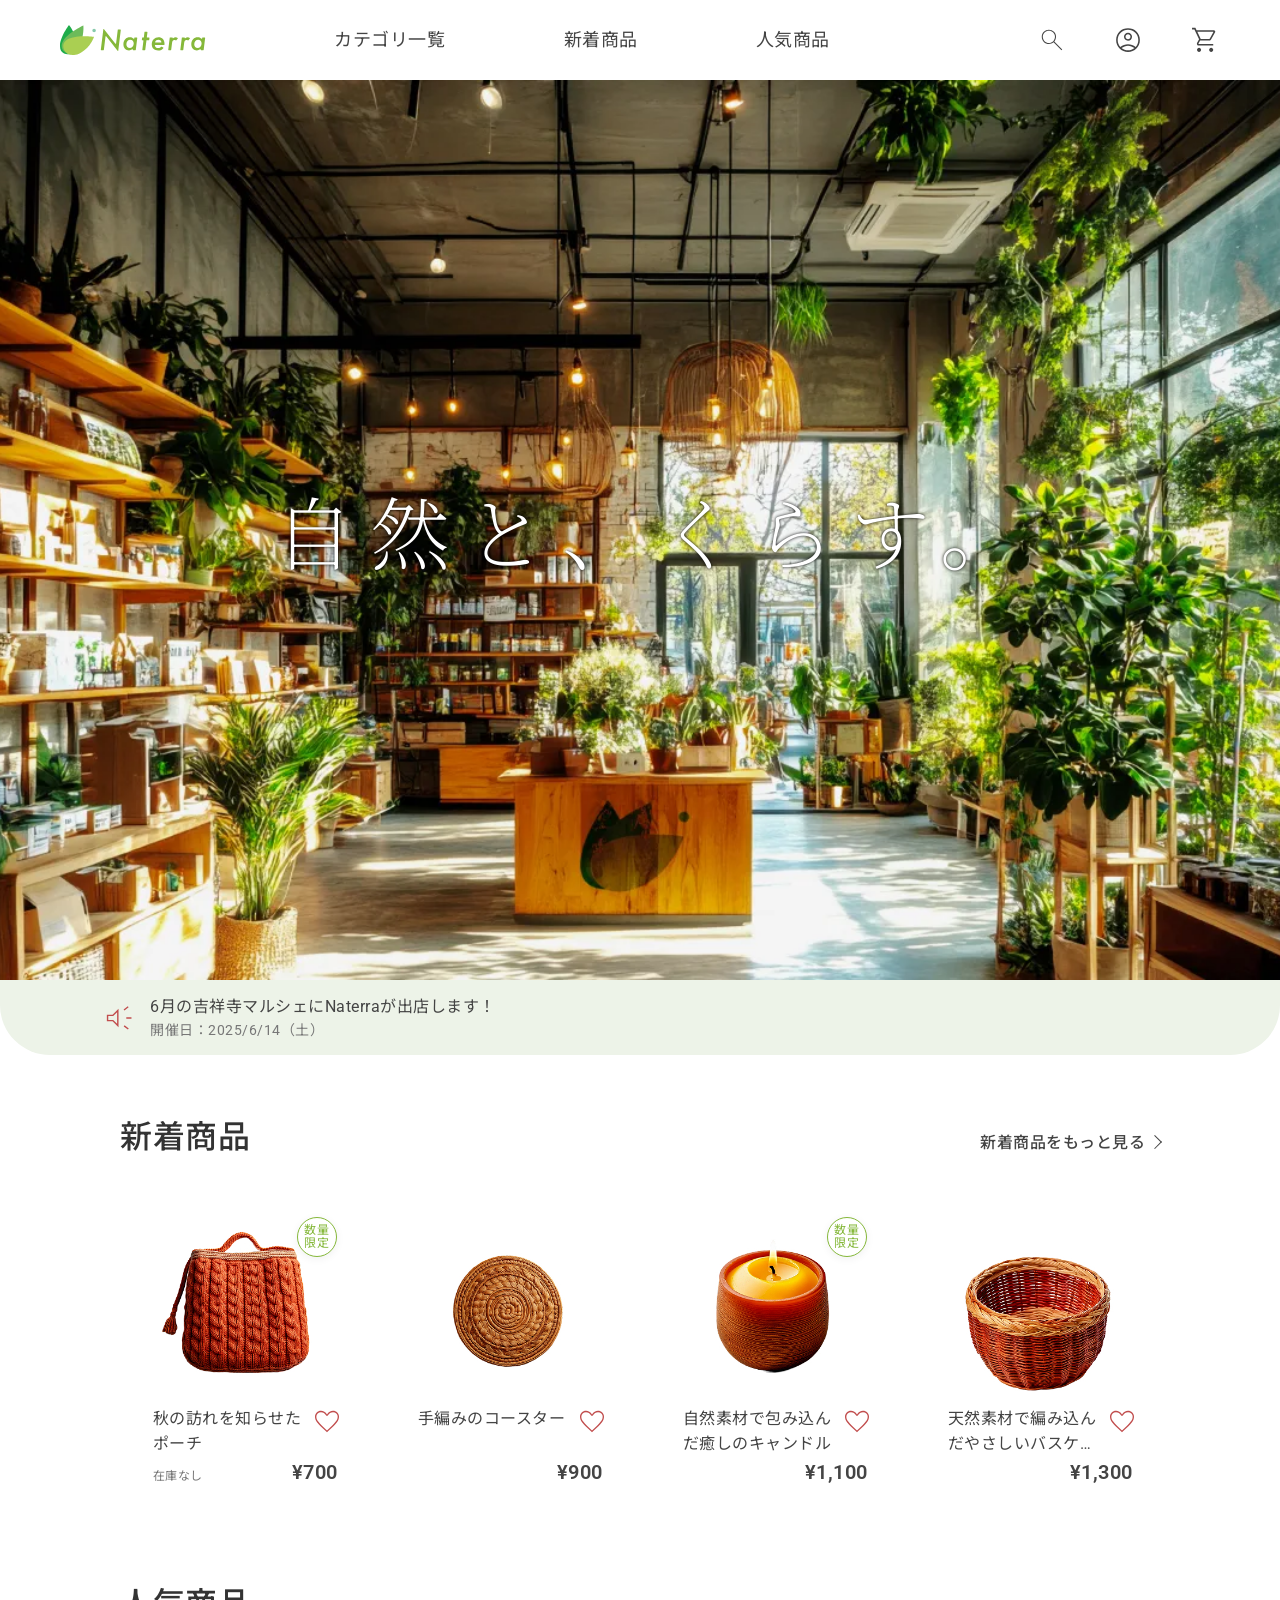
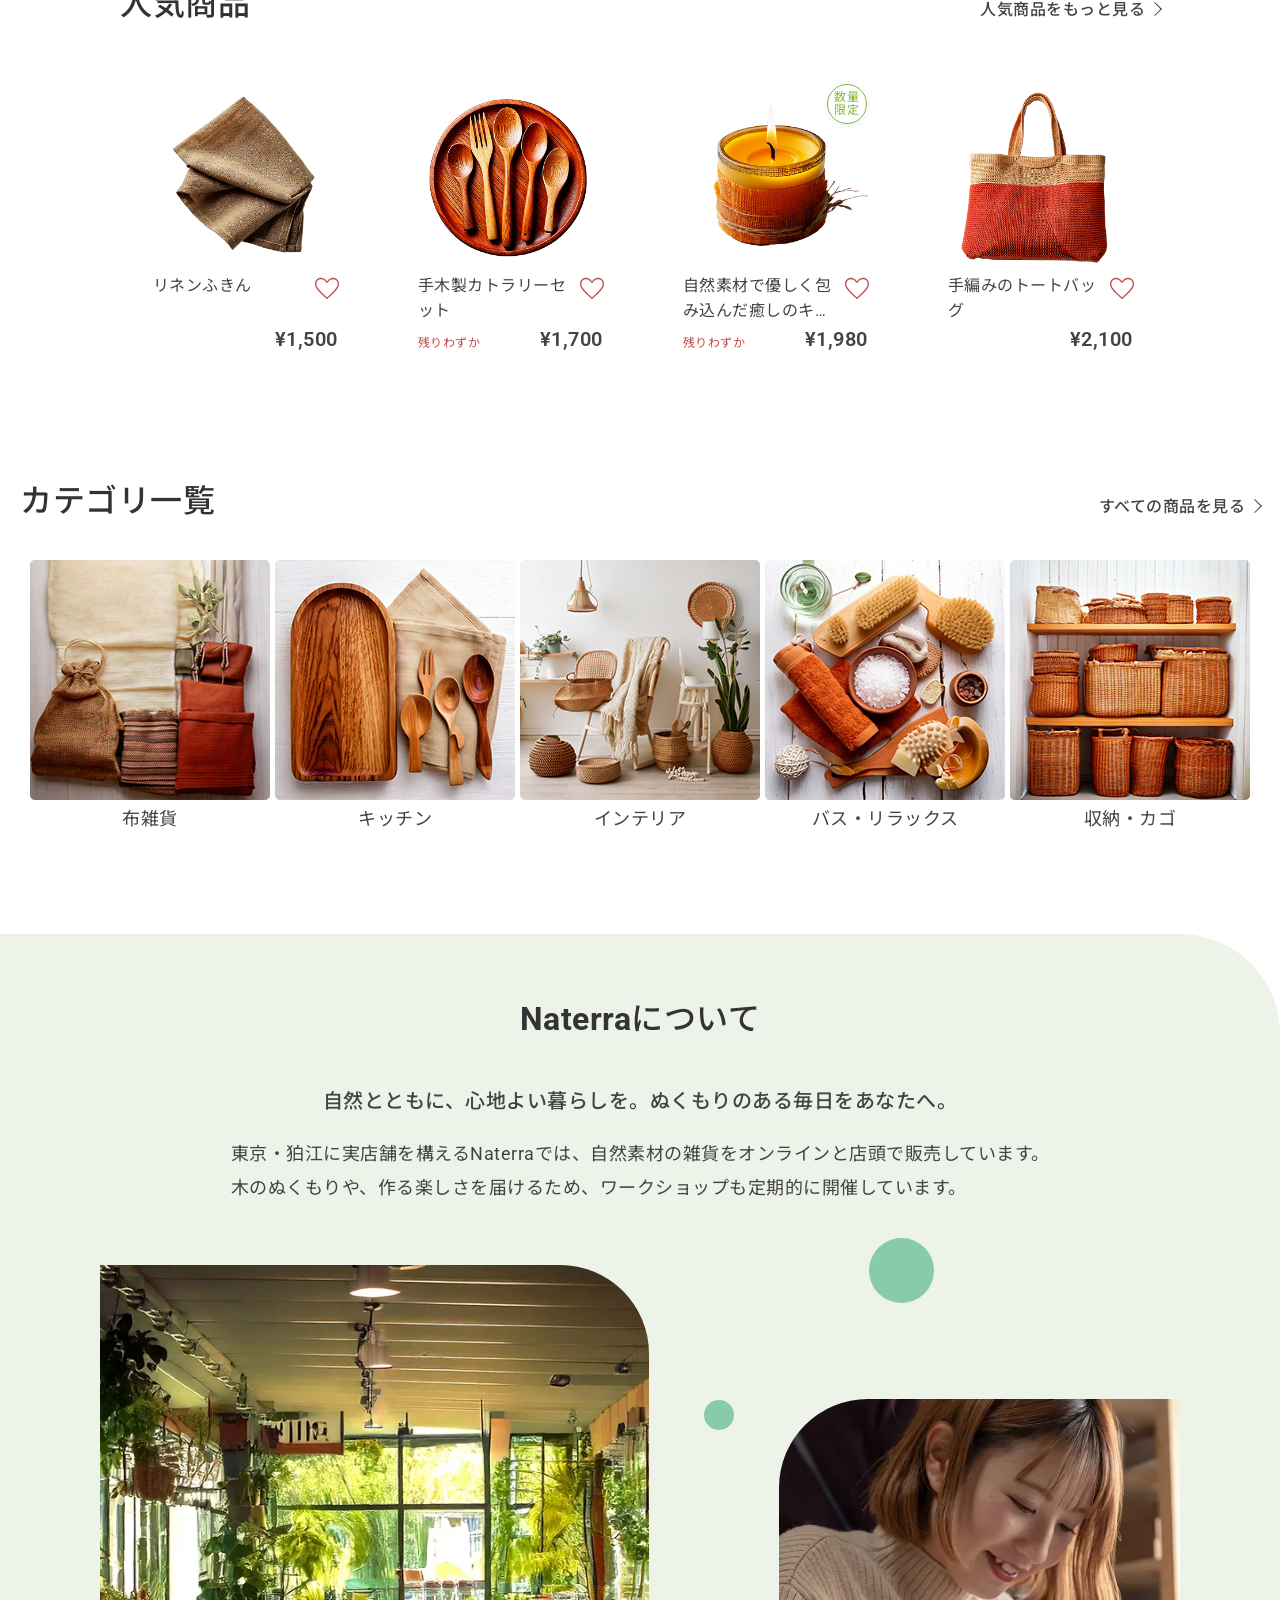
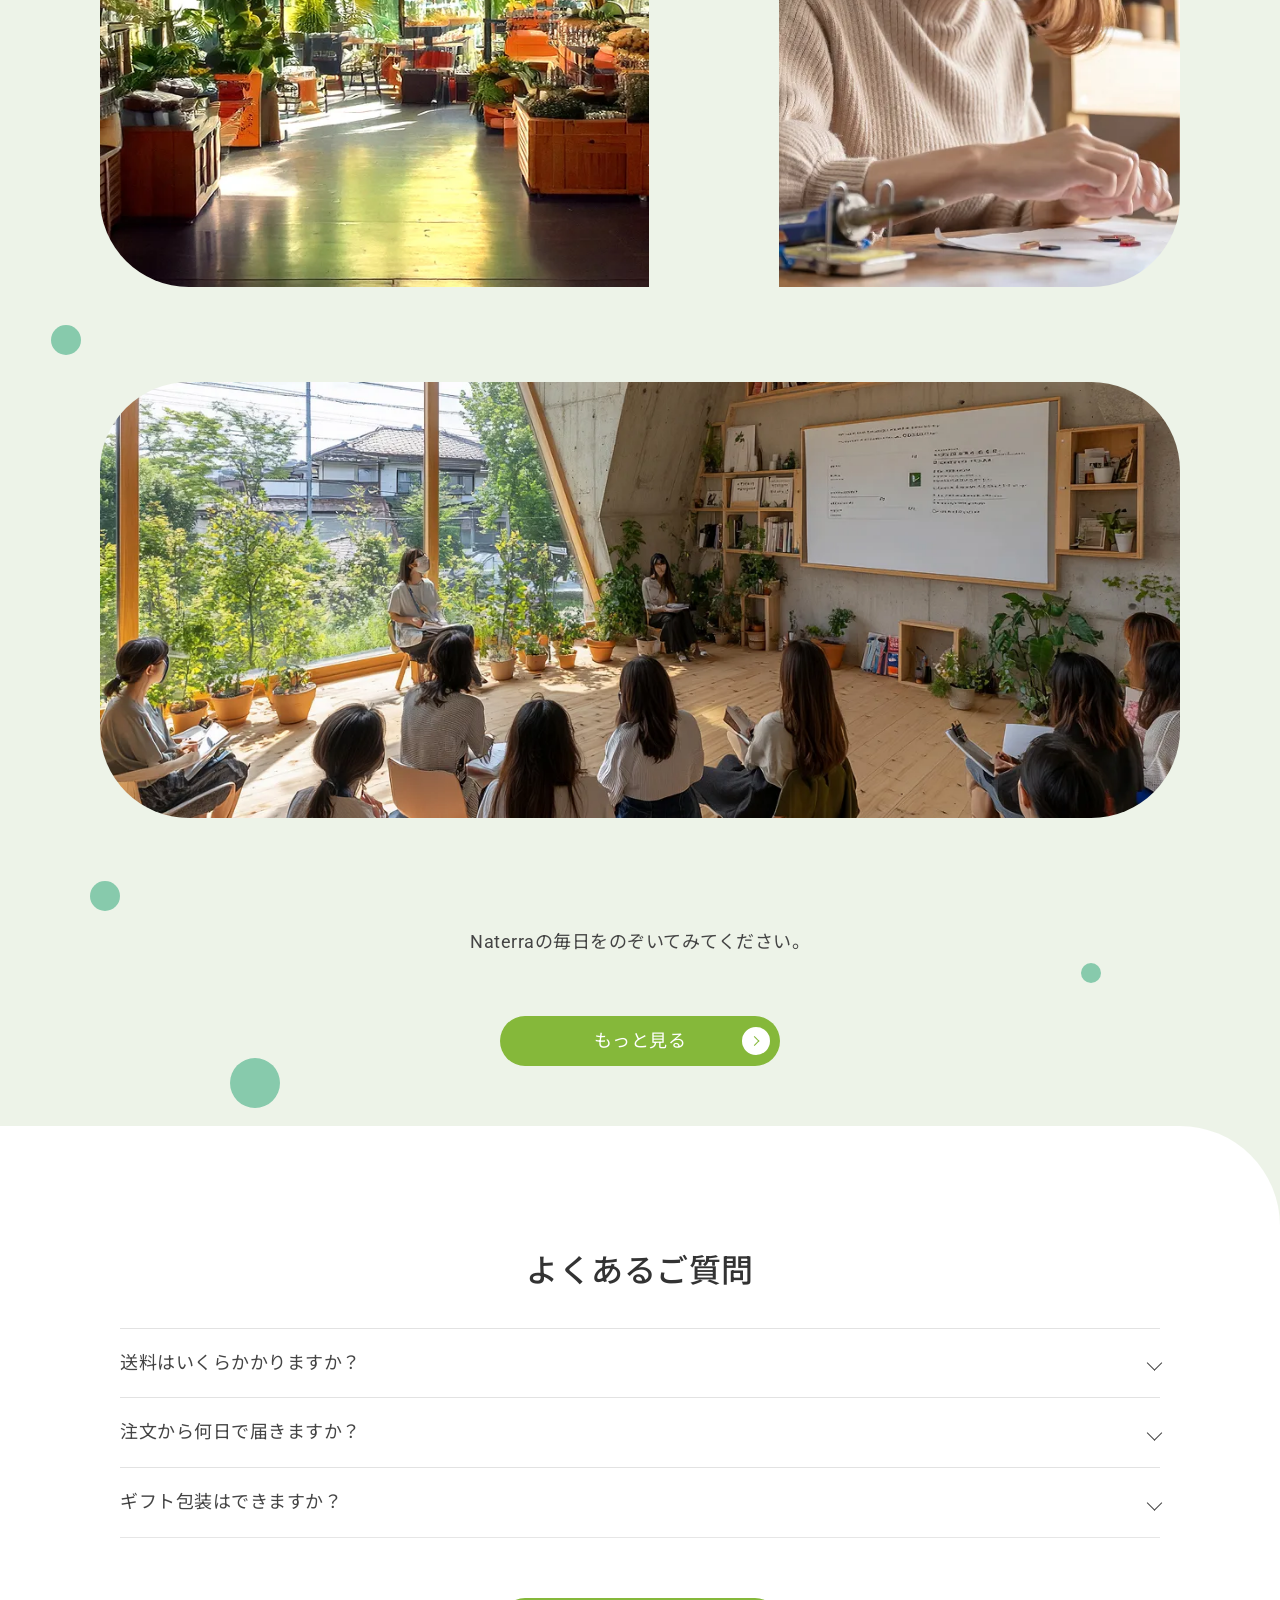
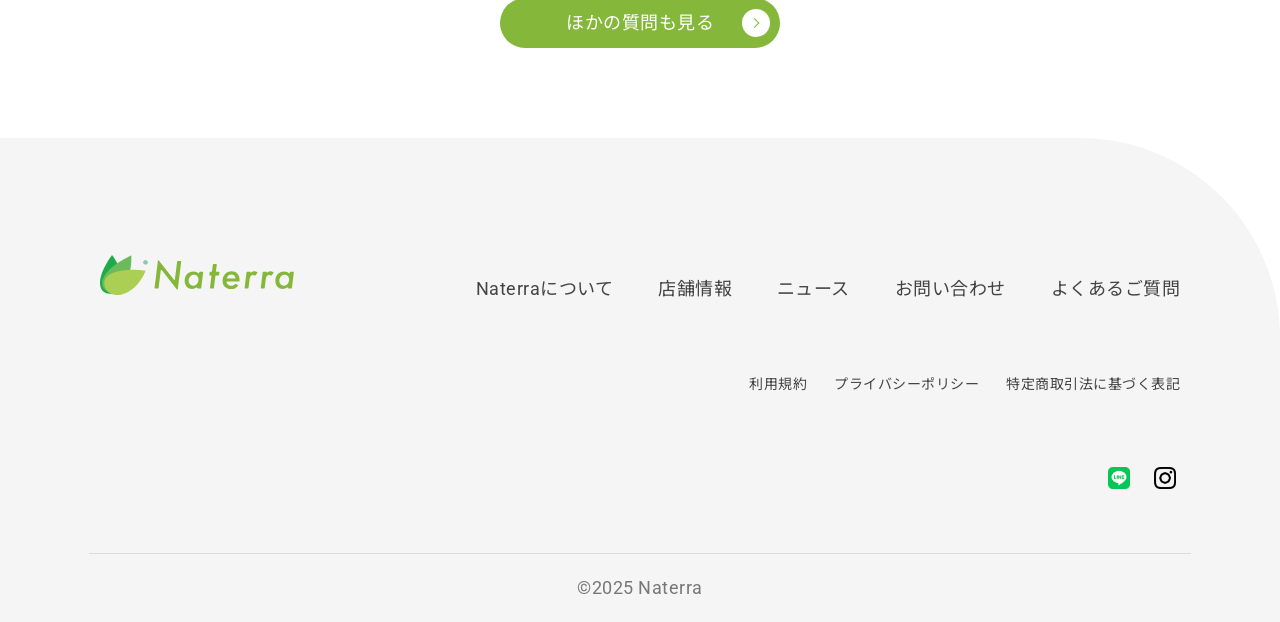
==== commit 91249fd9: "v0.01" ====
--- a/index.html
+++ b/index.html
@@ -1,365 +1,644 @@
-<!DOCTYPE html>
+<!doctype html>
 <html lang="ja">
-<head>
-  <meta charset="UTF-8" />
-  <meta name="viewport" content="width=device-width, initial-scale=1.0" />
-  <meta name="description" content="Naterraオンラインショップ トップページ" />
-  <title>Naterra</title>
-  <link rel="stylesheet" href="./assets/css/style.css" />
-  <link rel="preconnect" href="https://fonts.googleapis.com" />
-  <link href="https://fonts.googleapis.com/css2?family=Noto+Sans+JP:wght@300;400;500;700&family=Noto+Serif+JP:wght@200;300&family=Roboto:wght@300;400;600&display=swap" rel="stylesheet" />
-  <link rel="icon" type="image/png" sizes="32x32" href="./assets/images/favicon/favicon-32x32.png" />
-  <link rel="icon" type="image/png" sizes="48x48" href="./assets/images/favicon/favicon-48x48.png" />
-  <link rel="apple-touch-icon" sizes="180x180" href="./assets/images/favicon/favicon-180x180.png" />
-</head>
-<body>
-  <header>
-    <div class="header__nav">
-      <div class="header__left">
-        <div class="header__hamburger sp">
-          <button class="btn-trigger" id="btn03" data-nav-open aria-label="メニューを開閉" aria-expanded="false">
-            <span></span><span></span><span></span>
+  <head>
+    <meta charset="UTF-8" />
+    <meta name="viewport" content="width=device-width, initial-scale=1.0" />
+    <meta name="description" content="Naterraオンラインショップ トップページ" />
+    <title>Naterra</title>
+    <link rel="stylesheet" href="./assets/css/style.css" />
+    <link rel="preconnect" href="https://fonts.googleapis.com" />
+    <link
+      href="https://fonts.googleapis.com/css2?family=Noto+Sans+JP:wght@300;400;500;700&family=Noto+Serif+JP:wght@200;300&family=Roboto:wght@300;400;600&display=swap"
+      rel="stylesheet"
+    />
+    <link
+      rel="icon"
+      type="image/png"
+      sizes="32x32"
+      href="./assets/images/favicon/favicon-32x32.png"
+    />
+    <link
+      rel="icon"
+      type="image/png"
+      sizes="48x48"
+      href="./assets/images/favicon/favicon-48x48.png"
+    />
+    <link
+      rel="apple-touch-icon"
+      sizes="180x180"
+      href="./assets/images/favicon/favicon-180x180.png"
+    />
+  </head>
+  <body>
+    <header>
+      <div class="header__nav">
+        <div class="header__left">
+          <div class="header__hamburger sp">
+            <button
+              class="btn-trigger"
+              id="btn03"
+              data-nav-open
+              aria-label="メニューを開閉"
+              aria-expanded="false"
+            >
+              <span></span><span></span><span></span>
+            </button>
+          </div>
+          <div class="header__logo">
+            <a href="./index.html" class="header__logoLink">
+              <img src="./assets/images/logo/logo-sp.svg" alt="Naterra" />
+            </a>
+          </div>
+          <div class="header__textink pc">
+            <a href="./products-all.html" class="">カテゴリ一覧</a>
+          </div>
+          <div class="header__textink pc">
+            <a href="./products-new.html" class="">新着商品</a>
+          </div>
+          <div class="header__textink pc">
+            <a href="./products-popular.html" class="">人気商品</a>
+          </div>
+        </div>
+        <div class="header__tools">
+          <div class="header__serch pc">
+            <a href="#" class="header__serchLink">
+              <img src="./assets/images/icon/search.svg" alt="検索" />
+            </a>
+          </div>
+          <div class="header__login">
+            <a href="#" class="header__LoginLink">
+              <img src="./assets/images/icon/login.svg" alt="ログイン" />
+            </a>
+          </div>
+          <div class="header__cart">
+            <a href="./cart.html" class="header__CartLink">
+              <img src="./assets/images/icon/cart.svg" alt="カート" />
+              <span id="cartBadge" class="cartBadge" hidden></span>
+            </a>
+          </div>
+        </div>
+      </div>
+    </header>
+
+    <div class="navOverlay" data-nav-overlay hidden></div>
+    <aside
+      class="navDrawer"
+      role="dialog"
+      aria-modal="true"
+      aria-hidden="true"
+      data-nav-drawer
+      hidden
+    >
+      <div class="navDrawer__panel">
+        <nav class="navDrawer__body" aria-label="メニュー">
+          <div class="menuSection">
+            <h3 class="menuSection__title">商品</h3>
+            <ul class="menuList" role="list">
+              <li>
+                <a class="menuItem" href="./products-all.html"
+                  ><span>商品一覧</span></a
+                >
+              </li>
+              <li>
+                <a class="menuItem" href="./products-new.html"
+                  ><span>新着商品</span></a
+                >
+              </li>
+              <li>
+                <a class="menuItem" href="./products-popular.html"
+                  ><span>人気商品</span></a
+                >
+              </li>
+              <li>
+                <button
+                  class="menuItem menuItem--toggle"
+                  aria-expanded="false"
+                  data-cat-toggle
+                >
+                  <span>カテゴリ一覧</span>
+                  <svg class="chev" viewBox="0 0 20 20" aria-hidden="true">
+                    <line
+                      x1="4"
+                      y1="10"
+                      x2="16"
+                      y2="10"
+                      stroke="currentColor"
+                      stroke-width="1"
+                      stroke-linecap="round"
+                    />
+                    <line
+                      class="v"
+                      x1="10"
+                      y1="4"
+                      x2="10"
+                      y2="16"
+                      stroke="currentColor"
+                      stroke-width="1"
+                      stroke-linecap="round"
+                    />
+                  </svg>
+                </button>
+                <ul class="submenu" hidden>
+                  <li>
+                    <a
+                      class="submenuItem submenuItem--thumb"
+                      href="./products-fabric.html"
+                      ><img
+                        src="./assets/images/categories/fabric/fabric-330.jpg"
+                        alt=""
+                      />布雑貨</a
+                    >
+                  </li>
+                  <li>
+                    <a
+                      class="submenuItem submenuItem--thumb"
+                      href="./products-kitchen.html"
+                      ><img
+                        src="./assets/images/categories/kitchen/kitchen-330.jpg"
+                        alt=""
+                      />キッチン</a
+                    >
+                  </li>
+                  <li>
+                    <a
+                      class="submenuItem submenuItem--thumb"
+                      href="./products-interior.html"
+                      ><img
+                        src="./assets/images/categories/interior/interior-330.jpg"
+                        alt=""
+                      />インテリア</a
+                    >
+                  </li>
+                  <li>
+                    <a
+                      class="submenuItem submenuItem--thumb"
+                      href="./products-relax.html"
+                      ><img
+                        src="./assets/images/categories/relax/relax-330.jpg"
+                        alt=""
+                      />バス・リラックス</a
+                    >
+                  </li>
+                  <li>
+                    <a
+                      class="submenuItem submenuItem--thumb"
+                      href="./products-storage.html"
+                      ><img
+                        src="./assets/images/categories/storage/storage-330.jpg"
+                        alt=""
+                      />収納・かご</a
+                    >
+                  </li>
+                </ul>
+              </li>
+            </ul>
+          </div>
+
+          <div class="menuSection">
+            <h3 class="menuSection__title">お店</h3>
+            <ul class="menuList" role="list">
+              <li>
+                <a class="menuItem" href="#"><span>Naterraについて</span></a>
+              </li>
+              <li>
+                <a class="menuItem" href="#"><span>ニュース</span></a>
+              </li>
+              <li>
+                <a class="menuItem" href="#"><span>お問い合わせ</span></a>
+              </li>
+              <li>
+                <a class="menuItem" href="#"><span>よくあるご質問</span></a>
+              </li>
+            </ul>
+          </div>
+
+          <div class="menuSNS">
+            <a href="#"
+              ><img src="./assets/images/sns/LINE_Brand_icon.png" alt="LINE"
+            /></a>
+            <a href="#"
+              ><img
+                src="./assets/images/sns/Instagram_Glyph_Black.png"
+                alt="Instagram"
+            /></a>
+          </div>
+        </nav>
+      </div>
+    </aside>
+
+    <div class="cartOverlay" id="cartOverlay" hidden></div>
+    <aside
+      class="cartSheet"
+      id="cartSheet"
+      role="dialog"
+      aria-modal="true"
+      aria-labelledby="cartSheetTitle"
+      hidden
+    >
+      <div class="cartSheet__bar">
+        <button
+          type="button"
+          class="cartSheet__close"
+          id="cartCloseBtn"
+          aria-label="閉じる"
+        >
+          <span></span><span></span>
+        </button>
+        <h3 id="cartSheetTitle">カートに入れる</h3>
+      </div>
+      <div class="cartSheet__body">
+        <h4 id="cartProductName" class="cartSheet__name"></h4>
+        <div class="cartSheet__imgWrap"><img id="cartProductImg" alt="" /></div>
+        <div class="cartQty">
+          <button
+            type="button"
+            class="cartQty__btn"
+            id="qtyMinus"
+            aria-label="数量を1減らす"
+          >
+            <img
+              class="reductionIcon"
+              src="./assets/images/icon/reduction.svg"
+              alt=""
+              aria-hidden="true"
+            />
           </button>
-        </div>
-        <div class="header__logo">
-          <a href="./index.html" class="header__logoLink">
+          <output id="qtyValue" class="cartQty__value" aria-live="polite"
+            >1</output
+          >
+          <button
+            type="button"
+            class="cartQty__btn"
+            id="qtyPlus"
+            aria-label="数量を1増やす"
+          >
+            <img
+              class="reductionIcon"
+              src="./assets/images/icon/add.svg"
+              alt=""
+              aria-hidden="true"
+            />
+          </button>
+        </div>
+        <div class="cartPrimaryBtn__Container" style="margin-top: 16px">
+          <button type="button" id="addToCartBtn" class="cartPrimaryBtn">
+            カートに入れる
+          </button>
+        </div>
+      </div>
+    </aside>
+    <aside
+      class="cartConfirm"
+      id="cartConfirm"
+      role="dialog"
+      aria-modal="true"
+      aria-labelledby="cartConfirmTitle"
+      hidden
+    >
+      <div class="cartSheet__bar">
+        <button
+          type="button"
+          class="cartSheet__close"
+          id="confirmCloseBtn"
+          aria-label="閉じる"
+        >
+          <span></span><span></span>
+        </button>
+        <h3 id="cartConfirmTitle">カートに追加しました</h3>
+      </div>
+      <div class="cartConfirm__body">
+        <p class="cartConfirm__row">
+          カートの合計 <strong id="cartTotalCount">0</strong> 点
+        </p>
+        <p class="cartConfirm__row">
+          税込 <strong id="cartTotalPrice">¥0</strong>
+        </p>
+      </div>
+      <div class="cartPrimaryBtn__Container">
+        <a href="./cart.html" class="cartPrimaryBtn cartPrimaryBtn--full"
+          >カートを確認する</a
+        >
+      </div>
+    </aside>
+
+    <main>
+      <section class="hero">
+        <div class="keyVisual">
+          <h1 class="catchcopy">自然と、くらす。</h1>
+        </div>
+        <div class="news__item">
+          <div class="news__icon">
+            <img src="./assets/images/icon/news.svg" alt="お知らせ" />
+          </div>
+          <div class="news__content">
+            <p class="news__title">
+              6月の吉祥寺マルシェにNaterraが出店します！
+            </p>
+            <time class="news__date" datetime="2025-06-14"
+              >開催日：2025/6/14（土）</time
+            >
+          </div>
+        </div>
+      </section>
+
+      <section class="products" aria-labelledby="home-new-title">
+        <div class="products__ttl">
+          <h2 id="home-new-title" class="section__title">新着商品</h2>
+          <a href="./products-new.html" class="moreLink">
+            <p class="moreLink__text">新着商品をもっと見る</p>
+            <span></span>
+          </a>
+        </div>
+        <ul id="homeNewGrid" class="productGrid" role="list"></ul>
+      </section>
+
+      <section class="products" aria-labelledby="home-popular-title">
+        <div class="products__ttl">
+          <h2 id="home-popular-title" class="section__title">人気商品</h2>
+          <a href="./products-popular.html" class="moreLink">
+            <p class="moreLink__text">人気商品をもっと見る</p>
+            <span></span>
+          </a>
+        </div>
+        <ul id="homePopularGrid" class="productGrid" role="list"></ul>
+      </section>
+
+      <template id="homeProductCardTpl">
+        <li class="productCard">
+          <a
+            href="./index.html"
+            class="productCard__thumbWrap productCard__link"
+          >
+            <img class="productCard__thumb" alt="" />
+            <span class="badge badge--limited" hidden>数量<br />限定</span>
+          </a>
+          <div class="productCard__rowA">
+            <p class="productCard__name"></p>
+            <button
+              class="favBtn"
+              type="button"
+              aria-label="お気に入りに追加"
+              aria-pressed="false"
+              data-src-off="./assets/images/icon/favorite-off.svg"
+              data-src-on="./assets/images/icon/favorite-on.svg"
+            >
+              <img
+                class="favIcon"
+                src="./assets/images/icon/favorite-off.svg"
+                alt=""
+                aria-hidden="true"
+                width="32"
+                height="32"
+              />
+            </button>
+          </div>
+          <div class="productCard__rowB">
+            <p class="productCard__stock"></p>
+            <p class="productCard__price"></p>
+          </div>
+        </li>
+      </template>
+
+      <section class="categories">
+        <div class="products__ttl">
+          <h2 class="section__title">カテゴリ一覧</h2>
+          <a href="./products-all.html" class="moreLink">
+            <p class="moreLink__text">すべての商品を見る</p>
+            <span></span>
+          </a>
+        </div>
+
+        <div class="categories__list">
+          <div class="categories__item">
+            <a class="categories__fabric" href="./products-fabric.html"
+              ><span class="categories__name sp">布雑貨</span></a
+            >
+          </div>
+          <div class="categories__item">
+            <a class="categories__kitchen" href="./products-kitchen.html"
+              ><span class="categories__name sp">キッチン</span></a
+            >
+          </div>
+          <div class="categories__item">
+            <a class="categories__interior" href="./products-interior.html"
+              ><span class="categories__name sp">インテリア</span></a
+            >
+          </div>
+          <div class="categories__item">
+            <a class="categories__relax" href="./products-relax.html"
+              ><span class="categories__name sp">バス・リラックス</span></a
+            >
+          </div>
+          <div class="categories__item">
+            <a class="categories__storage" href="./products-storage.html"
+              ><span class="categories__name sp">収納・かご</span></a
+            >
+          </div>
+          <p class="categories__namepc pc">布雑貨</p>
+          <p class="categories__namepc pc">キッチン</p>
+          <p class="categories__namepc pc">インテリア</p>
+          <p class="categories__namepc pc">バス・リラックス</p>
+          <p class="categories__namepc pc">収納・カゴ</p>
+        </div>
+      </section>
+
+      <section class="about" aria-labelledby="about-title">
+        <div class="about__card">
+          <div class="decor-circle c1"></div>
+          <div class="decor-circle c2"></div>
+          <div class="decor-circle c3"></div>
+          <div class="decor-circle c4"></div>
+          <div class="decor-circle c5 pc"></div>
+          <div class="decor-circle c6 pc"></div>
+
+          <h2 id="about-title" class="about__title">
+            <span>Naterra</span>について
+          </h2>
+          <p class="about__subtitle">
+            自然とともに、心地よい暮らしを。<br
+              class="sp"
+            />ぬくもりのある毎日をあなたへ。
+          </p>
+          <p class="about__text">
+            東京・狛江に実店舗を構えるNaterraでは、自然素材の雑貨をオンラインと店頭で販売しています。<br />木のぬくもりや、作る楽しさを届けるため、ワークショップも定期的に開催しています。
+          </p>
+          <div class="about__gallery">
+            <figure class="about__photo about__photoA sp">
+              <img
+                src="./assets/images/about/about-1.webp"
+                srcset="
+                  ./assets/images/about/about-1.webp   1x,
+                  ./assets/images/about/about-1x2.webp 2x
+                "
+                alt="店内の様子"
+              />
+            </figure>
+            <figure class="about__photo about__photoA pc">
+              <img
+                src="./assets/images/about/about-1-618x700.webp"
+                srcset="
+                  ./assets/images/about/about-1-618x700.webp   1x,
+                  ./assets/images/about/about-1-1236x1400.webp 2x
+                "
+                alt="店内の様子"
+              />
+            </figure>
+            <figure class="about__photo about__photoB sp">
+              <img
+                src="./assets/images/about/about-2.webp"
+                srcset="
+                  ./assets/images/about/about-2.webp   1x,
+                  ./assets/images/about/about-2x2.webp 2x
+                "
+                alt="店内の様子"
+              />
+            </figure>
+            <figure class="about__photo about__photoB pc">
+              <img
+                src="./assets/images/about/about-3-451x550.webp"
+                srcset="
+                  ./assets/images/about/about-3-451x550.webp  1x,
+                  ./assets/images/about/about-3-904x1100.webp 2x
+                "
+                alt="店内の様子"
+              />
+            </figure>
+            <figure class="about__photo about__photoC sp">
+              <img
+                src="./assets/images/about/about-3.webp"
+                srcset="
+                  ./assets/images/about/about-3.webp   1x,
+                  ./assets/images/about/about-3x2.webp 2x
+                "
+                alt="店内の様子"
+              />
+            </figure>
+          </div>
+          <figure class="about__photo about__photoC pc">
+            <img
+              src="./assets/images/about/about-2-1240x500.webp"
+              srcset="
+                ./assets/images/about/about-2-1240x500.webp  1x,
+                ./assets/images/about/about-2-2480x1000.webp 2x
+              "
+              alt="店内の様子"
+            />
+          </figure>
+          <p class="about__caption">Naterraの毎日をのぞいてみてください。</p>
+          <div class="btnContainer"><a href="#" class="btn">もっと見る</a></div>
+        </div>
+      </section>
+
+      <section class="faq" aria-labelledby="faq-title">
+        <div class="faq__prevcl">
+          <div class="faq__card">
+            <h2 id="faq-title" class="faq__title">よくあるご質問</h2>
+            <details class="faq__item">
+              <summary class="faq__q">送料はいくらかかりますか？</summary>
+              <div class="faq__a">
+                <span
+                  >全国一律600円（税込）でお届けしています。<br />5,000円（税込）以上で送料無料です。</span
+                >
+              </div>
+            </details>
+            <details class="faq__item">
+              <summary class="faq__q">注文から何日で届きますか？</summary>
+              <div class="faq__a">
+                <span>通常はご注文から3〜5営業日以内に発送します。</span>
+              </div>
+            </details>
+            <details class="faq__item">
+              <summary class="faq__q">ギフト包装はできますか？</summary>
+              <div class="faq__a">
+                <span
+                  >はい、対応可能です。<br />注文手続き画面で「ギフト包装」を選択してください。（有料）</span
+                >
+              </div>
+            </details>
+            <div class="faq__btnContainer">
+              <a href="#" class="btn">ほかの質問も見る</a>
+            </div>
+          </div>
+        </div>
+      </section>
+    </main>
+
+    <footer class="footer sp">
+      <div class="footer__prev">
+        <div class="footer__inner">
+          <div class="footer__logo">
+            <img src="./assets/images/logo/logo-sp.svg" alt="Naterra" />
+          </div>
+          <nav class="footer__nav">
+            <ul class="navleft">
+              <li><a href="#">Naterraについて</a></li>
+              <li><a href="#">店舗情報</a></li>
+              <li><a href="#">ニュース</a></li>
+              <li><a href="#">お問い合わせ</a></li>
+              <li><a href="#">よくあるご質問</a></li>
+            </ul>
+            <ul class="navright">
+              <li><a href="#">利用規約</a></li>
+              <li><a href="#">特定商取引法に基づく表記</a></li>
+              <li><a href="#">プライバシーポリシー</a></li>
+            </ul>
+          </nav>
+          <div class="footer__sns">
+            <a href="#"
+              ><img src="./assets/images/sns/LINE_Brand_icon.png" alt="LINE"
+            /></a>
+            <a href="#"
+              ><img
+                src="./assets/images/sns/Instagram_Glyph_Black.png"
+                alt="Instagram"
+            /></a>
+          </div>
+          <div class="copy__container">
+            <p class="footer__copy">&copy;2025 Naterra</p>
+          </div>
+        </div>
+      </div>
+    </footer>
+    <footer class="siteFooter pc">
+      <div class="siteFooter__inner">
+        <div class="siteFooter__top">
+          <a class="footerLogo" href="/">
             <img src="./assets/images/logo/logo-sp.svg" alt="Naterra" />
           </a>
-        </div>
-        <div class="header__textink pc">
-          <a href="./products-all.html" class="">カテゴリ一覧</a>
-        </div>
-        <div class="header__textink pc">
-          <a href="./products-new.html" class="">新着商品</a>
-        </div>
-        <div class="header__textink pc">
-          <a href="./products-popular.html" class="">人気商品</a>
-        </div>
-      </div>
-      <div class="header__tools">
-        <div class="header__serch pc">
-          <a href="#" class="header__serchLink">
-            <img src="./assets/images/icon/search.svg" alt="検索" />
-          </a>
-        </div>
-        <div class="header__login">
-          <a href="#" class="header__LoginLink">
-            <img src="./assets/images/icon/login.svg" alt="ログイン" />
-          </a>
-        </div>
-        <div class="header__cart">
-          <a href="./cart.html" class="header__CartLink">
-            <img src="./assets/images/icon/cart.svg" alt="カート"/>
-            <span id="cartBadge" class="cartBadge" hidden></span>
-          </a>
-        </div>
-      </div>
-    </div>
-  </header>
-
-  <div class="navOverlay" data-nav-overlay hidden></div>
-  <aside class="navDrawer" role="dialog" aria-modal="true" aria-hidden="true" data-nav-drawer hidden>
-    <div class="navDrawer__panel">
-      <nav class="navDrawer__body" aria-label="メニュー">
-        <div class="menuSection">
-          <h3 class="menuSection__title">商品</h3>
-          <ul class="menuList" role="list">
-            <li><a class="menuItem" href="./products-all.html"><span>商品一覧</span></a></li>
-            <li><a class="menuItem" href="./products-new.html"><span>新着商品</span></a></li>
-            <li><a class="menuItem" href="./products-popular.html"><span>人気商品</span></a></li>
-            <li>
-              <button class="menuItem menuItem--toggle" aria-expanded="false" data-cat-toggle>
-                <span>カテゴリ一覧</span>
-                <svg class="chev" viewBox="0 0 20 20" aria-hidden="true">
-                  <line x1="4" y1="10" x2="16" y2="10" stroke="currentColor" stroke-width="1" stroke-linecap="round"/>
-                  <line class="v" x1="10" y1="4" x2="10" y2="16" stroke="currentColor" stroke-width="1" stroke-linecap="round"/>
-                </svg>
-              </button>
-              <ul class="submenu" hidden>
-                <li><a class="submenuItem submenuItem--thumb" href="./products-fabric.html"><img src="./assets/images/categories/fabric/fabric-330.jpg" alt="" />布雑貨</a></li>
-                <li><a class="submenuItem submenuItem--thumb" href="./products-kitchen.html"><img src="./assets/images/categories/kitchen/kitchen-330.jpg" alt="" />キッチン</a></li>
-                <li><a class="submenuItem submenuItem--thumb" href="./products-interior.html"><img src="./assets/images/categories/interior/interior-330.jpg" alt="" />インテリア</a></li>
-                <li><a class="submenuItem submenuItem--thumb" href="./products-relax.html"><img src="./assets/images/categories/relax/relax-330.jpg" alt="" />バス・リラックス</a></li>
-                <li><a class="submenuItem submenuItem--thumb" href="./products-storage.html"><img src="./assets/images/categories/storage/storage-330.jpg" alt="" />収納・かご</a></li>
-              </ul>
-            </li>
-          </ul>
-        </div>
-
-        <div class="menuSection">
-          <h3 class="menuSection__title">お店</h3>
-          <ul class="menuList" role="list">
-            <li><a class="menuItem" href="#"><span>Naterraについて</span></a></li>
-            <li><a class="menuItem" href="#"><span>ニュース</span></a></li>
-            <li><a class="menuItem" href="#"><span>お問い合わせ</span></a></li>
-            <li><a class="menuItem" href="#"><span>よくあるご質問</span></a></li>
-          </ul>
-        </div>
-
-        <div class="menuSNS">
-          <a href="#"><img src="./assets/images/sns/LINE_Brand_icon.png" alt="LINE" /></a>
-          <a href="#"><img src="./assets/images/sns/Instagram_Glyph_Black.png" alt="Instagram" /></a>
-        </div>
-      </nav>
-    </div>
-  </aside>
-
-  <div class="cartOverlay" id="cartOverlay" hidden></div>
-  <aside class="cartSheet" id="cartSheet" role="dialog" aria-modal="true" aria-labelledby="cartSheetTitle" hidden>
-    <div class="cartSheet__bar">
-      <button type="button" class="cartSheet__close" id="cartCloseBtn" aria-label="閉じる">
-        <span></span><span></span>
-      </button>
-      <h3 id="cartSheetTitle">カートに入れる</h3>
-    </div>
-    <div class="cartSheet__body">
-      <h4 id="cartProductName" class="cartSheet__name"></h4>
-      <div class="cartSheet__imgWrap"><img id="cartProductImg" alt=""/></div>
-      <div class="cartQty">
-        <button type="button" class="cartQty__btn" id="qtyMinus" aria-label="数量を1減らす">
-          <img class="reductionIcon" src="./assets/images/icon/reduction.svg" alt="" aria-hidden="true">
-        </button>
-        <output id="qtyValue" class="cartQty__value" aria-live="polite">1</output>
-        <button type="button" class="cartQty__btn" id="qtyPlus" aria-label="数量を1増やす">
-          <img class="reductionIcon" src="./assets/images/icon/add.svg" alt="" aria-hidden="true">
-        </button>
-      </div>
-      <div class="cartPrimaryBtn__Container" style="margin-top:16px;">
-        <button type="button" id="addToCartBtn" class="cartPrimaryBtn">カートに入れる</button>
-      </div>
-    </div>
-  </aside>
-  <aside class="cartConfirm" id="cartConfirm" role="dialog" aria-modal="true" aria-labelledby="cartConfirmTitle" hidden>
-    <div class="cartSheet__bar">
-      <button type="button" class="cartSheet__close" id="confirmCloseBtn" aria-label="閉じる">
-        <span></span><span></span>
-      </button>
-      <h3 id="cartConfirmTitle">カートに追加しました</h3>
-    </div>
-    <div class="cartConfirm__body">
-      <p class="cartConfirm__row">カートの合計 <strong id="cartTotalCount">0</strong> 点</p>
-      <p class="cartConfirm__row">税込 <strong id="cartTotalPrice">¥0</strong></p>
-    </div>
-    <div class="cartPrimaryBtn__Container">
-      <a href="./cart.html" class="cartPrimaryBtn cartPrimaryBtn--full">カートを確認する</a>
-    </div>
-  </aside>
-
-  <main>
-    <section class="hero">
-      <div class="keyVisual">
-        <h1 class="catchcopy">自然と、くらす。</h1>
-      </div>
-      <div class="news__item">
-        <div class="news__icon"><img src="./assets/images/icon/news.svg" alt="お知らせ" /></div>
-        <div class="news__content">
-          <p class="news__title">6月の吉祥寺マルシェにNaterraが出店します！</p>
-          <time class="news__date" datetime="2025-06-14">開催日：2025/6/14（土）</time>
-        </div>
-      </div>
-    </section>
-
-    <section class="products" aria-labelledby="home-new-title">
-      <div class="products__ttl">
-        <h2 id="home-new-title" class="section__title">新着商品</h2>
-        <a href="./products-new.html" class="moreLink">
-          <p class="moreLink__text">新着商品をもっと見る</p>
-          <span></span>
-        </a>
-      </div>
-      <ul id="homeNewGrid" class="productGrid" role="list"></ul>
-    </section>
-
-    <section class="products" aria-labelledby="home-popular-title">
-      <div class="products__ttl">
-        <h2 id="home-popular-title" class="section__title">人気商品</h2>
-        <a href="./products-popular.html" class="moreLink">
-          <p class="moreLink__text">人気商品をもっと見る</p>
-          <span></span>
-        </a>
-      </div>
-      <ul id="homePopularGrid" class="productGrid" role="list"></ul>
-    </section>
-
-    <template id="homeProductCardTpl">
-      <li class="productCard">
-        <a href="./index.html" class="productCard__thumbWrap productCard__link">
-          <img class="productCard__thumb" alt="">
-          <span class="badge badge--limited" hidden>数量<br>限定</span>
-        </a>
-        <div class="productCard__rowA">
-          <p class="productCard__name"></p>
-          <button class="favBtn" type="button" aria-label="お気に入りに追加" aria-pressed="false"
-            data-src-off="./assets/images/icon/favorite-off.svg"
-            data-src-on="./assets/images/icon/favorite-on.svg">
-            <img class="favIcon" src="./assets/images/icon/favorite-off.svg" alt="" aria-hidden="true" width="32" height="32">
-          </button>
-        </div>
-        <div class="productCard__rowB">
-          <p class="productCard__stock"></p>
-          <p class="productCard__price"></p>
-        </div>
-      </li>
-    </template>
-    
-    <section class="categories">
-      <div class="products__ttl">
-        <h2 class="section__title">カテゴリ一覧</h2>
-        <a href="./products-all.html" class="moreLink">
-          <p class="moreLink__text">すべての商品を見る</p>
-          <span></span>
-        </a>
-      </div>
-
-      <div class="categories__list">
-        <div class="categories__item"><a class="categories__fabric" href="./products-fabric.html"><span class="categories__name sp">布雑貨</span></a></div>
-        <div class="categories__item"><a class="categories__kitchen" href="./products-kitchen.html"><span class="categories__name sp">キッチン</span></a></div>
-        <div class="categories__item"><a class="categories__interior" href="./products-interior.html"><span class="categories__name sp">インテリア</span></a></div>
-        <div class="categories__item"><a class="categories__relax" href="./products-relax.html"><span class="categories__name sp">バス・リラックス</span></a></div>
-        <div class="categories__item"><a class="categories__storage" href="./products-storage.html"><span class="categories__name sp">収納・かご</span></a></div>
-        <p class="categories__namepc pc">布雑貨</p>
-        <p class="categories__namepc pc">キッチン</p>
-        <p class="categories__namepc pc">インテリア</p>
-        <p class="categories__namepc pc">バス・リラックス</p>
-        <p class="categories__namepc pc">収納・カゴ</p>
-      </div>
-    </section>
-
-    <section class="about" aria-labelledby="about-title">
-      <div class="about__card">
-        <div class="decor-circle c1"></div>
-        <div class="decor-circle c2"></div>
-        <div class="decor-circle c3"></div>
-        <div class="decor-circle c4"></div>
-        <div class="decor-circle c5 pc"></div>
-        <div class="decor-circle c6 pc"></div>
-
-        <h2 id="about-title" class="about__title"><span>Naterra</span>について</h2>
-        <p class="about__subtitle">自然とともに、心地よい暮らしを。<br class="sp"/>ぬくもりのある毎日をあなたへ。</p>
-        <p class="about__text">東京・狛江に実店舗を構えるNaterraでは、自然素材の雑貨をオンラインと店頭で販売しています。<br />木のぬくもりや、作る楽しさを届けるため、ワークショップも定期的に開催しています。</p>
-        <div class="about__gallery">
-          <figure class="about__photo about__photoA sp">
-            <img 
-              src="./assets/images/about/about-1.jpg"
-              srcset="./assets/images/about/about-1.jpg 1x, 
-              ./assets/images/about/about-1x2.jpg 2x"
-              alt="店内の様子" />
-          </figure>
-          <figure class="about__photo about__photoA pc">
-            <img 
-              src="./assets/images/about/about-1-618x700.jpg"
-              srcset="./assets/images/about/about-1-618x700.jpg 1x, 
-              ./assets/images/about/about-1-1236x1400.jpg 2x"
-              alt="店内の様子" />
-          </figure>
-          <figure class="about__photo about__photoB sp">
-            <img 
-              src="./assets/images/about/about-2.jpg"
-              srcset="./assets/images/about/about-2.jpg 1x, 
-              ./assets/images/about/about-2x2.jpg 2x"
-              alt="店内の様子" />
-          </figure>
-          <figure class="about__photo about__photoB pc">
-            <img 
-              src="./assets/images/about/about-3-451x550.jpg"
-              srcset="./assets/images/about/about-3-451x550.jpg 1x, 
-              ./assets/images/about/about-3-904x1100.jpg 2x"
-              alt="店内の様子" />
-          </figure>
-          <figure class="about__photo about__photoC sp">
-            <img 
-              src="./assets/images/about/about-3.jpg"
-              srcset="./assets/images/about/about-3.jpg 1x, 
-              ./assets/images/about/about-3x2.jpg 2x"
-              alt="店内の様子" />
-          </figure>
-        </div>
-        <figure class="about__photo about__photoC pc">
-          <img 
-            src="./assets/images/about/about-2-1240x500.jpg"
-            srcset="./assets/images/about/about-2-1240x500.jpg 1x, 
-            ./assets/images/about/about-2-2480x1000.jpg 2x"
-            alt="店内の様子" />
-        </figure>
-        <p class="about__caption">Naterraの毎日をのぞいてみてください。</p>
-        <div class="btnContainer"><a href="#" class="btn">もっと見る</a></div>
-      </div>
-    </section>
-
-    <section class="faq" aria-labelledby="faq-title">
-      <div class="faq__prevcl">
-        <div class="faq__card">
-          <h2 id="faq-title" class="faq__title">よくあるご質問</h2>
-          <details class="faq__item"><summary class="faq__q">送料はいくらかかりますか？</summary><div class="faq__a"><span>全国一律600円（税込）でお届けしています。<br />5,000円（税込）以上で送料無料です。</span></div></details>
-          <details class="faq__item"><summary class="faq__q">注文から何日で届きますか？</summary><div class="faq__a"><span>通常はご注文から3〜5営業日以内に発送します。</span></div></details>
-          <details class="faq__item"><summary class="faq__q">ギフト包装はできますか？</summary><div class="faq__a"><span>はい、対応可能です。<br />注文手続き画面で「ギフト包装」を選択してください。（有料）</span></div></details>
-          <div class="faq__btnContainer"><a href="#" class="btn">ほかの質問も見る</a></div>
-        </div>
-      </div>
-    </section>
-  </main>
-
-  <footer class="footer sp">
-    <div class="footer__prev">
-      <div class="footer__inner">
-        <div class="footer__logo"><img src="./assets/images/logo/logo-sp.svg" alt="Naterra" /></div>
-        <nav class="footer__nav">
-          <ul class="navleft">
-            <li><a href="#">Naterraについて</a></li>
-            <li><a href="#">店舗情報</a></li>
-            <li><a href="#">ニュース</a></li>
-            <li><a href="#">お問い合わせ</a></li>
-            <li><a href="#">よくあるご質問</a></li>
-          </ul>
-          <ul class="navright">
-            <li><a href="#">利用規約</a></li>
-            <li><a href="#">特定商取引法に基づく表記</a></li>
-            <li><a href="#">プライバシーポリシー</a></li>
-          </ul>
-        </nav>
-        <div class="footer__sns">
-          <a href="#"><img src="./assets/images/sns/LINE_Brand_icon.png" alt="LINE"/></a>
-          <a href="#"><img src="./assets/images/sns/Instagram_Glyph_Black.png" alt="Instagram"/></a>
-        </div>
-        <div class="copy__container"><p class="footer__copy">&copy;2025 Naterra</p></div>
-      </div>
-    </div>
-  </footer>
-  <footer class="siteFooter pc">
-    <div class="siteFooter__inner">
-      <div class="siteFooter__top">
-        <a class="footerLogo" href="/">
-          <img src="./assets/images/logo/logo-sp.svg" alt="Naterra">
-        </a>
-        <nav class="footerNav" aria-label="フッターナビ">
-          <ul class="footerNav__list">
-            <li><a href="./about.html">Naterraについて</a></li>
-            <li><a href="./shops.html">店舗情報</a></li>
-            <li><a href="./news.html">ニュース</a></li>
-            <li><a href="./contact.html">お問い合わせ</a></li>
-            <li><a href="./faq.html">よくあるご質問</a></li>
-          </ul>
-        </nav>
-      </div>
-      <ul class="footerLegal">
-        <li><a href="./terms.html">利用規約</a></li>
-        <li><a href="./privacy.html">プライバシーポリシー</a></li>
-        <li><a href="./tokusho.html">特定商取引法に基づく表記</a></li>
-      </ul>
-      <div class="footerSNS" aria-label="SNS">
-        <a class="snsLink" href="#"><img src="./assets/images/sns/LINE_Brand_icon.png" alt="LINE"></a>
-        <a class="snsLink" href="#"><img src="./assets/images/sns/Instagram_Glyph_Black.png" alt="Instagram"></a>
-      </div>
-      <div class="siteFooter__bottom">
-        <p class="footerCopy">©2025 Naterra</p>
-      </div>
-    </div>
-  </footer>
-  <script src="./assets/js/utils.js" defer></script>
-  <script src="./assets/js/main.js" defer></script>
-  <script src="./assets/js/home-sections.js" defer></script>
-  <script src="./assets/js/products-list.js" defer></script>
-  <script src="./assets/js/cart-modal.js" defer></script>
-</body>
+          <nav class="footerNav" aria-label="フッターナビ">
+            <ul class="footerNav__list">
+              <li><a>Naterraについて</a></li>
+              <li><a>店舗情報</a></li>
+              <li><a>ニュース</a></li>
+              <li><a>お問い合わせ</a></li>
+              <li><a>よくあるご質問</a></li>
+            </ul>
+          </nav>
+        </div>
+        <ul class="footerLegal">
+          <li><a>利用規約</a></li>
+          <li><a>プライバシーポリシー</a></li>
+          <li><a>特定商取引法に基づく表記</a></li>
+        </ul>
+        <div class="footerSNS" aria-label="SNS">
+          <a class="snsLink" href="#"
+            ><img src="./assets/images/sns/LINE_Brand_icon.png" alt="LINE"
+          /></a>
+          <a class="snsLink" href="#"
+            ><img
+              src="./assets/images/sns/Instagram_Glyph_Black.png"
+              alt="Instagram"
+          /></a>
+        </div>
+        <div class="siteFooter__bottom">
+          <p class="footerCopy">©2025 Naterra</p>
+        </div>
+      </div>
+    </footer>
+    <script src="./assets/js/utils.js" defer></script>
+    <script src="./assets/js/main.js" defer></script>
+    <script src="./assets/js/home-sections.js" defer></script>
+    <script src="./assets/js/products-list.js" defer></script>
+    <script src="./assets/js/cart-modal.js" defer></script>
+  </body>
 </html>
-
--- a/assets/css/style.css
+++ b/assets/css/style.css
@@ -3,10 +3,12 @@
   padding: 0;
   box-sizing: border-box;
 }
+
 button {
   cursor: pointer;
   font-family: inherit;
 }
+
 :root {
   --bg1: #ffffff;
   --bg2: #edf3e8;
@@ -23,50 +25,70 @@
   --fontBold: 700;
   --failed: #a0a0a0;
 }
+
 html {
   font-size: 62.5%;
   max-width: 100%;
 }
+
 body {
   font-size: 1.6rem;
-  font-family: "Roboto", "Noto Sans JP", "Hiragino Kaku Gothic ProN", "Meiryo", sans-serif;
+  font-family:
+    "Roboto", "Noto Sans JP", "Hiragino Kaku Gothic ProN", "Meiryo", sans-serif;
   color: var(--textColor);
   font-weight: var(--fontRegurlar);
   letter-spacing: 0.05rem;
   line-height: 1.6;
 }
+
 h2 {
   color: var(--textttlColor);
   font-size: 2.8rem;
   font-weight: 500;
 }
-.sp { display: block; }
-.pc { display: none; }
+
+.sp {
+  display: block;
+}
+
+.pc {
+  display: none;
+}
+
+/* =========================
+   Header
+========================= */
+
 header {
   position: sticky;
   top: 0;
   z-index: 1000;
   background: var(--bg1);
 }
+
 body.no-sticky header {
   position: static;
 }
+
 .header__nav {
   height: 70px;
   display: flex;
   align-items: center;
   justify-content: space-between;
 }
+
 .header__left {
   display: flex;
   align-items: center;
   margin-left: 10px;
 }
+
 .header__tools {
   display: flex;
   align-items: center;
   margin-right: 10px;
 }
+
 .header__hamburger {
   display: flex;
   align-items: center;
@@ -74,6 +96,7 @@
   width: 50px;
   height: 50px;
 }
+
 .header__hamburgerBtn {
   width: 30px;
   height: 30px;
@@ -82,6 +105,7 @@
   color: #444;
   cursor: pointer;
 }
+
 .header__logo img,
 .header__serch img,
 .header__login img,
@@ -89,9 +113,11 @@
   display: block;
   padding: 10px;
 }
+
 .header__cart {
   position: relative;
 }
+
 .cartBadge {
   position: absolute;
   top: 3px;
@@ -106,30 +132,39 @@
   text-align: center;
   display: inline-block;
 }
+
 #cartBadge[hidden],
 .cartBadge[hidden] {
   display: none !important;
 }
+
+/* =========================
+   Navigation Drawer
+========================= */
+
 .navOverlay[hidden],
 .navDrawer[hidden] {
   display: none !important;
 }
+
 .navOverlay {
   position: fixed;
   left: 0;
   right: 0;
   top: 70px;
   bottom: 0;
-  background: rgba(0,0,0,.24);
+  background: rgba(0, 0, 0, 0.24);
   opacity: 0;
   pointer-events: none;
-  transition: opacity .30s ease;
+  transition: opacity 0.3s ease;
   z-index: 2000;
 }
+
 .navOverlay.is-open {
   opacity: 1;
   pointer-events: auto;
 }
+
 .navDrawer {
   position: fixed;
   left: 0;
@@ -142,45 +177,57 @@
   grid-template-rows: auto 1fr;
   opacity: 0;
   pointer-events: none;
-  transition: opacity .30s ease;
+  transition: opacity 0.3s ease;
   z-index: 3001;
   overflow: auto;
   overscroll-behavior: contain;
   -webkit-overflow-scrolling: touch;
 }
+
 .navDrawer.is-open {
   opacity: 1;
   pointer-events: auto;
 }
+
 html.is-nav-open {
   overflow: hidden;
 }
+
 .header__hamburgerBtn .hambIcon line {
-  transition: transform .22s ease, opacity .22s ease;
+  transition:
+    transform 0.22s ease,
+    opacity 0.22s ease;
   transform-origin: 12px 12px;
   stroke-linecap: round;
 }
+
 html.is-nav-open .header__hamburgerBtn[data-nav-open] .b1 {
   transform: translateY(6px) rotate(45deg);
 }
+
 html.is-nav-open .header__hamburgerBtn[data-nav-open] .b2 {
   opacity: 0;
 }
+
 html.is-nav-open .header__hamburgerBtn[data-nav-open] .b3 {
   transform: translateY(-6px) rotate(-45deg);
 }
+
 .menuSection {
   background: var(--bg1);
 }
+
 .menuSection__title {
   font-size: 13px;
   font-weight: 700;
   padding: 5px 20px;
 }
+
 .menuList {
   list-style: none;
   background: var(--bg2);
 }
+
 .menuItem {
   display: flex;
   align-items: center;
@@ -193,27 +240,34 @@
   text-decoration: none;
   background: transparent;
 }
+
 .menuItem .chev {
   width: 20px;
   height: 20px;
   margin-left: auto;
   color: #444;
 }
+
 .menuItem--toggle {
   border: 0;
   font-size: 1.6rem;
   background: var(--bg2);
 }
+
 .menuItem--toggle .chev .v {
   transform-box: fill-box;
   transform-origin: 50% 50%;
-  transition: transform .18s ease, opacity .18s ease;
+  transition:
+    transform 0.18s ease,
+    opacity 0.18s ease;
   opacity: 1;
 }
+
 .menuItem--toggle[aria-expanded="true"] .chev .v {
   transform: scaleY(0);
   opacity: 0;
 }
+
 .submenu {
   list-style: none;
   margin: 0;
@@ -222,9 +276,16 @@
   overflow: hidden;
   max-height: 0;
   opacity: 0;
-  transition: max-height .28s ease, opacity .28s ease;
+  transition:
+    max-height 0.28s ease,
+    opacity 0.28s ease;
   will-change: max-height, opacity;
 }
+
+.submenu.is-open {
+  opacity: 1;
+}
+
 .submenuItem {
   display: flex;
   align-items: center;
@@ -235,36 +296,44 @@
   border-top: 1px solid #fff;
   background: #e3eadb;
 }
+
 .submenuItem:hover {
   background: #e8efe3;
 }
+
 .submenuItem--thumb img {
   width: 50px;
 }
-.submenu.is-open {
-  opacity: 1;
-}
+
 .submenuItem .chev {
   width: 20px;
   height: 20px;
   margin-left: auto;
   color: #444;
 }
+
 .menuSNS {
   display: flex;
   justify-content: center;
   padding: 30px 0;
   gap: 30px;
 }
+
 .menuSNS a {
   display: inline-flex;
   align-items: center;
   justify-content: center;
 }
+
 .menuSNS img {
   width: 30px;
   height: auto;
 }
+
+/* =========================
+   Hamburger
+========================= */
+
 .btn-trigger {
   position: relative;
   width: 21px;
@@ -274,6 +343,7 @@
   background: none;
   padding: 0;
 }
+
 .btn-trigger span {
   position: absolute;
   left: 0;
@@ -282,49 +352,63 @@
   background-color: var(--textColor);
   border-radius: 1px;
 }
+
 .btn-trigger,
 .btn-trigger span {
   display: inline-block;
-  transition: all .4s ease;
+  transition: all 0.4s ease;
   box-sizing: border-box;
 }
+
 .btn-trigger span:nth-of-type(1) {
   top: 0;
 }
+
 .btn-trigger span:nth-of-type(2) {
   top: 7px;
 }
+
 .btn-trigger span:nth-of-type(3) {
   bottom: 0;
 }
+
 #btn03.active {
   transform: rotate(360deg);
 }
+
 #btn03.active span:nth-of-type(1) {
   transform: translateY(7px) rotate(-45deg);
 }
+
 #btn03.active span:nth-of-type(2) {
   transform: translateY(0) rotate(45deg);
 }
+
 #btn03.active span:nth-of-type(3) {
   opacity: 0;
 }
+
+/* =========================
+   Key Visual / News
+========================= */
+
 .keyVisual {
   max-width: 780px;
   aspect-ratio: 1 / 1;
   background-image: -webkit-image-set(
-    url(../images/keyvisual/keyvisual-390.jpg) 1x,
-    url(../images/keyvisual/keyvisual-780.jpg) 2x
+    url(../images/keyvisual/keyvisual-390.webp) 1x,
+    url(../images/keyvisual/keyvisual-780.webp) 2x
   );
   background-image: image-set(
-    url(../images/keyvisual/keyvisual-390.jpg) 1x,
-    url(../images/keyvisual/keyvisual-780.jpg) 2x
+    url(../images/keyvisual/keyvisual-390.webp) 1x,
+    url(../images/keyvisual/keyvisual-780.webp) 2x
   );
   background-size: cover;
   display: flex;
   align-items: center;
   justify-content: center;
 }
+
 .keyVisual h1 {
   font-family: "Noto Serif JP", serif;
   font-size: 3.2rem;
@@ -334,6 +418,7 @@
   text-shadow: 0 0 3.5px rgba(0, 0, 0, 1);
   padding-left: 30px;
 }
+
 .news__item {
   display: flex;
   align-items: center;
@@ -344,29 +429,40 @@
   gap: 10px;
   border-radius: 0 0 20px 20px;
 }
+
 .news__icon img {
   display: block;
 }
+
 .news__content {
   display: grid;
   grid-template-rows: auto;
 }
+
 .news__title {
   font-size: 1.4rem;
 }
+
 .news__date {
   font-size: 1.2rem;
   color: var(--textGlayColor);
 }
+
+/* =========================
+   Products
+========================= */
+
 .products {
   margin: 60px 20px 0 20px;
 }
+
 .products__ttl {
   display: grid;
   grid-template-columns: 1fr auto;
   align-items: baseline;
   justify-content: space-between;
 }
+
 .moreLink {
   display: inline-flex;
   align-items: baseline;
@@ -376,44 +472,55 @@
   color: var(--textColor);
   text-decoration: none;
 }
+
 .moreLink__text {
   font-size: 1.3rem;
   font-weight: 500;
   line-height: 1;
-  transition: color .25s ease, text-shadow .25s ease;
-}
+  transition:
+    color 0.25s ease,
+    text-shadow 0.25s ease;
+}
+
 .moreLink img {
   width: 1em;
   height: 1em;
 }
+
 .section__title {
   display: inline-block;
   vertical-align: baseline;
   line-height: 1.4;
   margin: 0;
 }
+
 .moreLink span {
   display: inline-block;
   box-sizing: border-box;
-  width: .65em;
-  height: .65em;
+  width: 0.65em;
+  height: 0.65em;
   border-top: 1px solid currentColor;
   border-right: 1px solid currentColor;
   transform: translateY(-0.5px) rotate(45deg);
   transform-origin: center;
   line-height: 1;
-  transition: color .25s ease, text-shadow .25s ease;
-}
+  transition:
+    color 0.25s ease,
+    text-shadow 0.25s ease;
+}
+
 .moreLink:visited {
   color: var(--textColor);
 }
+
 .moreLink:hover {
-  color: var(--mainColor, #85b83a); 
+  color: var(--mainColor, #85b83a);
   font-size: 1.3rem;
   font-weight: 500;
   vertical-align: baseline;
   transition: all 0.25s ease-in-out;
 }
+
 .productGrid {
   display: flex;
   flex-wrap: wrap;
@@ -422,6 +529,7 @@
   padding: 30px 0;
   margin: 0 auto;
 }
+
 .productCard {
   display: flex;
   flex-direction: column;
@@ -431,15 +539,24 @@
   max-width: 200px;
   list-style: none;
 }
+
 .productCard__link {
   color: var(--textColor);
   text-decoration: none;
 }
+
+.productCard__thumbWrap {
+  position: relative;
+  display: block;
+  width: 100%;
+}
+
 .productCard__thumb {
   display: block;
   width: 100%;
   height: auto;
 }
+
 .productCard__rowA {
   display: grid;
   align-items: start;
@@ -448,6 +565,7 @@
   width: 100%;
   margin: 0 5px;
 }
+
 .productCard__name {
   font-size: 1.4rem;
   line-height: 1.6;
@@ -458,6 +576,7 @@
   line-clamp: 2;
   min-height: calc(1.6em * 2);
 }
+
 .productCard__rowB {
   display: grid;
   grid-template-columns: 1fr auto;
@@ -465,23 +584,35 @@
   width: 100%;
   padding: 5px 0 0 5px;
 }
+
 .productCard__stock {
   font-size: 1.2rem;
   line-height: 1;
   white-space: nowrap;
   min-height: 1em;
 }
+
+.productCard__stock--low {
+  color: var(--accentColor);
+}
+
+.productCard__stock--none {
+  color: var(--textGlayColor);
+}
+
 .productCard__price {
   font-size: 2rem;
   font-weight: 600;
   line-height: 1;
 }
-.productCard__stock--low {
-  color: var(--accentColor);
-}
-.productCard__stock--none {
-  color: var(--textGlayColor);
-}
+
+.productCard__cta {
+  display: flex;
+  justify-content: center;
+  margin: 10px 0;
+  width: 100%;
+}
+
 .favBtn {
   width: 32px;
   height: 32px;
@@ -491,155 +622,39 @@
   line-height: 0;
   cursor: pointer;
 }
-.productDetail .productCard__stock::before {
-  content: none !important;
-}
-.about__title span {
-  font-weight: 700;
-}
-.categories {
-  margin: 90px 20px;
-}
-.categories__list {
-  display: flex;
-  gap: 5px;
-  overflow-x: auto;
-  scroll-snap-type: x mandatory;
-  -webkit-overflow-scrolling: touch;
-  padding-top: 20px;
-  padding-bottom: 10px;
-  margin: 0 -20px;
-}
-.categories__item {
-  flex: 0 0 auto;
-  scroll-snap-align: start;
-  width: 165px;
-  overflow: hidden;
-}
-.categories__item img {
-  width: 100%;
-  height: auto;
-  display: block;
-}
-.categories__name {
-  display: flex;
-  align-items: center;
-  justify-content: center;
-  color: #fff;
-  text-shadow: 0 0 2px #2b2b2b;
-  transition: transform .3s, color .3s;
-}
-.categories__fabric,
-.categories__kitchen,
-.categories__interior,
-.categories__relax,
-.categories__storage {
-  position: relative;
-  width: 165px;
-  aspect-ratio: 1 / 1;
-  background-size: cover;
-  display: flex;
-  align-items: flex-end;
-  justify-content: center;
-  text-decoration: none;
-  overflow: hidden;
-}
-.categories__fabric {
-  background-image: -webkit-image-set(
-  url(../images/categories/fabric/fabric-165.jpg) 1x,
-  url(../images/categories/fabric/fabric-330.jpg) 2x
-  );
-}
-.categories__kitchen {
-  background-image: -webkit-image-set(
-  url(../images/categories/kitchen/kitchen-165.jpg) 1x,
-  url(../images/categories/kitchen/kitchen-330.jpg) 2x
-  );
-}
-.categories__interior {
-  background-image: -webkit-image-set(
-  url(../images/categories/interior/interior-165.jpg) 1x,
-  url(../images/categories/interior/interior-330.jpg) 2x
-  );
-}
-.categories__relax {
-  background-image: -webkit-image-set(
-  url(../images/categories/relax/relax-165.jpg) 1x,
-  url(../images/categories/relax/relax-330.jpg) 2x
-  );
-}
-.categories__storage {
-  background-image: -webkit-image-set(
-  url(../images/categories/storage/storage-165.jpg) 1x,
-  url(../images/categories/storage/storage-330.jpg) 2x
-  );
-}
-.about {
-  margin-top: 90px;
-  position: relative;
-  overflow: hidden;
-}
-.about__card {
-  position: relative;
-  background: var(--bg2);
-  border-radius: 0 100px 0 0;
-  padding: 60px 0;
-  overflow: hidden;
-}
-.about__title {
-  text-align: center;
-  margin-bottom: 40px;
-}
-.about__subtitle {
-  font-weight: var(--fontMedium);
-  font-size: 2rem;
-  text-align: center;
-  margin-bottom: 20px;
-}
-.about__text {
-  display: flex;
-  justify-content: center;
-  line-height: 1.9;
-  padding: 0 20px;
-  margin: 0 auto;
-}
-.about__gallery {
-  position: relative;
-  display: grid;
-  margin: 30px 0 20px 0;
-}
-.about__photo {
-  overflow: hidden;
-}
-.about__photo img {
-  display: block;
-  width: 100%;
-  object-fit: cover;
-}
-.about__photoA.sp{
-  border-radius: 0 50px 0 50px;
-  width: calc(290 / 390 * 100%);
-  margin-left: 20px;
-}
-.about__photoB.sp{
-  border-radius: 50px 0 50px 0;
-  width: calc(210 / 390 * 100%);
-  margin-left: auto;
-  transform: translateY(-20%);
-}
-.about__photoC.sp{
-  border-radius: 0 50px 0 50px;
-  width: calc(230 / 390 * 100%);
-}
-.about__caption {
-  text-align: center;
-  margin: 30px;
-}
-.btnContainer {
-  display: flex;
-  justify-content: center;
-  align-items: center;
-}
+
+.badge {
+  position: absolute;
+  right: 1px;
+  top: 1px;
+  display: inline-flex;
+  align-items: center;
+  justify-content: center;
+  width: 40px;
+  height: 40px;
+  border-radius: 50%;
+  font-size: 1.2rem;
+  line-height: 110%;
+  background: #fff;
+  color: var(--mainColor);
+  border: 1px solid var(--mainColor);
+  box-shadow: 0 2px 8px rgba(0, 0, 0, 0.06);
+}
+
+.badge--limited {
+  background: #fff;
+  color: var(--mainColor);
+  border: 1px solid var(--mainColor);
+}
+
+.badge[hidden] {
+  display: none !important;
+}
+
+/* =========================
+   Common buttons
+========================= */
+
 .btn {
   display: flex;
   justify-content: center;
@@ -654,6 +669,7 @@
   border: none;
   position: relative;
 }
+
 .btn::after {
   content: "";
   position: absolute;
@@ -666,6 +682,7 @@
   background: #fff;
   z-index: 1;
 }
+
 .btn::before {
   content: "";
   position: absolute;
@@ -678,38 +695,298 @@
   border-bottom: 1px solid var(--mainColor);
   z-index: 2;
 }
+
+.btnContainer {
+  display: flex;
+  justify-content: center;
+  align-items: center;
+}
+
+.btnCart {
+  display: inline-flex;
+  align-items: center;
+  justify-content: center;
+  width: 145px;
+  height: 30px;
+  padding: 10px;
+  border-radius: 50px;
+  border: 1px solid var(--mainColor);
+  background: #fff;
+  color: var(--mainColor);
+  font-size: 1.2rem;
+  transition:
+    background-color 0.18s ease,
+    color 0.18s ease,
+    border-color 0.18s ease,
+    transform 0.02s ease;
+}
+
+.btnCart:hover {
+  background: var(--mainColor);
+  color: #fff;
+}
+
+.btnCart:active {
+  transform: translateY(1px);
+}
+
+.btnCart[disabled],
+.btnCart.is-disabled {
+  border-color: var(--lightGray);
+  color: #bbb;
+  cursor: not-allowed;
+  pointer-events: none;
+}
+
+.btnCart.is-disabled,
+.btnCart:disabled {
+  background: #ccc;
+  color: #fff;
+  cursor: not-allowed;
+  opacity: 0.7;
+  border: none;
+}
+
+.btnCart.is-disabled img,
+.btnCart:disabled img,
+.btnCart.is-disabled svg,
+.btnCart:disabled svg {
+  filter: grayscale(1) brightness(0.7);
+  opacity: 0.7;
+}
+
+.btnCart.is-disabled::before,
+.btnCart:disabled::before {
+  border-color: #bbb;
+  opacity: 0.7;
+}
+
+.productCard .btnCart.is-disabled,
+.productCard .btnCart:disabled {
+  background: white;
+  color: var(--lightGray);
+  border: 1px solid var(--lightGray);
+  cursor: not-allowed;
+  opacity: 1;
+}
+
+/* =========================
+   Categories
+========================= */
+
+.categories {
+  margin: 90px 20px;
+}
+
+.categories__list {
+  display: flex;
+  gap: 5px;
+  overflow-x: auto;
+  scroll-snap-type: x mandatory;
+  -webkit-overflow-scrolling: touch;
+  padding-top: 20px;
+  padding-bottom: 10px;
+  margin: 0 -20px;
+}
+
+.categories__item {
+  flex: 0 0 auto;
+  scroll-snap-align: start;
+  width: 165px;
+  overflow: hidden;
+}
+
+.categories__item img {
+  width: 100%;
+  height: auto;
+  display: block;
+}
+
+.categories__name {
+  display: flex;
+  align-items: center;
+  justify-content: center;
+  color: #fff;
+  text-shadow: 0 0 2px #2b2b2b;
+  transition:
+    transform 0.3s,
+    color 0.3s;
+}
+
+.categories__fabric,
+.categories__kitchen,
+.categories__interior,
+.categories__relax,
+.categories__storage {
+  position: relative;
+  width: 165px;
+  aspect-ratio: 1 / 1;
+  background-size: cover;
+  display: flex;
+  align-items: flex-end;
+  justify-content: center;
+  text-decoration: none;
+  overflow: hidden;
+}
+
+.categories__fabric {
+  background-image: -webkit-image-set(
+    url(../images/categories/fabric/fabric-165.jpg) 1x,
+    url(../images/categories/fabric/fabric-330.jpg) 2x
+  );
+}
+
+.categories__kitchen {
+  background-image: -webkit-image-set(
+    url(../images/categories/kitchen/kitchen-165.jpg) 1x,
+    url(../images/categories/kitchen/kitchen-330.jpg) 2x
+  );
+}
+
+.categories__interior {
+  background-image: -webkit-image-set(
+    url(../images/categories/interior/interior-165.jpg) 1x,
+    url(../images/categories/interior/interior-330.jpg) 2x
+  );
+}
+
+.categories__relax {
+  background-image: -webkit-image-set(
+    url(../images/categories/relax/relax-165.jpg) 1x,
+    url(../images/categories/relax/relax-330.jpg) 2x
+  );
+}
+
+.categories__storage {
+  background-image: -webkit-image-set(
+    url(../images/categories/storage/storage-165.jpg) 1x,
+    url(../images/categories/storage/storage-330.jpg) 2x
+  );
+}
+
+/* =========================
+   About
+========================= */
+
+.about {
+  margin-top: 90px;
+  position: relative;
+  overflow: hidden;
+}
+
+.about__card {
+  position: relative;
+  background: var(--bg2);
+  border-radius: 0 100px 0 0;
+  padding: 60px 0;
+  overflow: hidden;
+}
+
+.about__title {
+  text-align: center;
+  margin-bottom: 40px;
+}
+
+.about__title span {
+  font-weight: 700;
+}
+
+.about__subtitle {
+  font-weight: var(--fontMedium);
+  font-size: 2rem;
+  text-align: center;
+  margin-bottom: 20px;
+}
+
+.about__text {
+  display: flex;
+  justify-content: center;
+  line-height: 1.9;
+  padding: 0 20px;
+  margin: 0 auto;
+}
+
+.about__gallery {
+  position: relative;
+  display: grid;
+  margin: 30px 0 20px 0;
+}
+
+.about__photo {
+  overflow: hidden;
+}
+
+.about__photo img {
+  display: block;
+  width: 100%;
+  object-fit: cover;
+}
+
+.about__photoA.sp {
+  border-radius: 0 50px 0 50px;
+  width: calc(290 / 390 * 100%);
+  margin-left: 20px;
+}
+
+.about__photoB.sp {
+  border-radius: 50px 0 50px 0;
+  width: calc(210 / 390 * 100%);
+  margin-left: auto;
+  transform: translateY(-20%);
+}
+
+.about__photoC.sp {
+  border-radius: 0 50px 0 50px;
+  width: calc(230 / 390 * 100%);
+}
+
+.about__caption {
+  text-align: center;
+  margin: 30px;
+}
+
 .decor-circle {
   position: absolute;
   border-radius: 50%;
   background: #87caac;
 }
+
 .c1 {
   width: 12px;
   height: 12px;
   top: 36%;
   right: 9%;
 }
+
 .c2 {
   width: 28px;
   height: 28px;
   top: 54%;
   left: 7%;
 }
+
 .c3 {
   width: 23px;
   height: 23px;
   bottom: 25%;
   right: 10%;
 }
+
 .c4 {
   width: 12px;
   height: 12px;
   bottom: 23%;
   right: 17%;
 }
+
+/* =========================
+   FAQ
+========================= */
+
 .faq__prevcl {
   background: var(--bg2);
 }
+
 .faq__card {
   position: relative;
   background: var(--bg1);
@@ -717,16 +994,20 @@
   padding: 60px calc(20 / 390 * 100%) 90px calc(20 / 390 * 100%);
   overflow: hidden;
 }
+
 .faq__title {
   text-align: center;
   margin-bottom: 30px;
 }
+
 .faq__item {
   border-top: 1px solid #e2e2e2;
 }
+
 .faq__item:last-of-type {
   border-bottom: 1px solid #e6e6e6;
 }
+
 .faq__q {
   list-style: none;
   cursor: pointer;
@@ -734,12 +1015,15 @@
   position: relative;
   padding: 20px 0;
 }
+
 .faq__q::-webkit-details-marker {
   display: none;
 }
+
 .faq__q::marker {
   content: "";
 }
+
 .faq__q::after {
   content: "";
   position: absolute;
@@ -750,81 +1034,109 @@
   border-right: 1px solid #444;
   border-bottom: 1px solid #444;
   transform: translateY(-50%) rotate(45deg);
-  transition: transform .2s ease, border-color .2s ease;
-}
+  transition:
+    transform 0.2s ease,
+    border-color 0.2s ease;
+}
+
 .faq__item[open] .faq__q::after {
   transform: translateY(-50%) rotate(-135deg);
 }
+
 .faq__a {
   font-size: 1.4rem;
   margin-bottom: 30px;
 }
+
 .faq__btnContainer {
   margin-top: 60px;
   display: flex;
   justify-content: center;
   align-items: center;
 }
+
+/* =========================
+   Footer
+========================= */
+
 .footer__prev {
   background: var(--bg1);
 }
+
 .footer__inner {
   background: #f5f5f5;
   border-radius: 0 100px 0 0;
   padding: 90px 20px 0;
   text-align: center;
 }
+
 .footer__logo img {
   height: 40px;
   margin-bottom: 30px;
 }
+
 .footer__nav {
   display: flex;
   align-items: flex-end;
   justify-content: space-between;
   margin-bottom: 30px;
 }
+
 .footer__nav .navleft {
   list-style: none;
   text-align: left;
 }
+
 .footer__nav .navright {
   font-size: 1.3rem;
   list-style: none;
   text-align: left;
 }
+
 .footer__nav li {
   margin-bottom: 15px;
 }
+
 .footer__nav a {
   color: var(--textColor);
   text-decoration: none;
 }
+
 .footer__sns {
   display: flex;
   justify-content: center;
   gap: 30px;
   margin: 20px 0;
 }
+
 .footer__sns img {
   width: 30px;
   height: 30px;
   display: block;
 }
+
 .copy__container {
   padding: 20px 0;
   border-top: 1px solid #d0d0d0;
 }
+
 .footer__copy {
   font-size: 1.4rem;
   color: var(--textGlayColor);
 }
+
+/* =========================
+   Breadcrumb / Pager
+========================= */
+
 .productsname {
   margin: 0 20px;
 }
+
 .productsname .products__ttl {
   padding: 30px 0;
 }
+
 .breadcrumb__list {
   height: 30px;
   background-color: #f5f5f5;
@@ -840,18 +1152,22 @@
   scrollbar-width: none;
   white-space: nowrap;
 }
+
 .breadcrumb__list::-webkit-scrollbar {
   display: none;
 }
+
 .breadcrumb__list li {
   display: flex;
   align-items: center;
   flex: 0 0 auto;
 }
+
 .breadcrumb__list li a {
   text-decoration: none;
   color: var(--textColor);
 }
+
 .breadcrumb__list li span {
   display: inline-block;
   width: 5px;
@@ -861,12 +1177,14 @@
   transform: rotate(45deg);
   margin: 0 4px;
 }
+
 #breadcrumbCurrent {
   max-width: none;
   overflow: visible;
   text-overflow: clip;
   white-space: nowrap;
 }
+
 .products__pager {
   display: flex;
   flex-direction: column;
@@ -874,15 +1192,18 @@
   gap: 1.2rem;
   margin: 40px 0;
 }
+
 .products__count {
   font-size: 1.2rem;
   text-align: center;
 }
+
 .pagination {
   width: 100%;
   display: flex;
   justify-content: center;
 }
+
 .pagination ul {
   list-style: none;
   display: flex;
@@ -893,10 +1214,12 @@
   padding: 0;
   margin: 0;
 }
+
 .pagination ul li {
   min-width: 24px;
   text-align: center;
 }
+
 .pagination a,
 .pagination span {
   display: inline-flex;
@@ -904,32 +1227,43 @@
   justify-content: center;
   min-width: 20px;
   height: 28px;
-  padding: 0 .4rem;
+  padding: 0 0.4rem;
   text-decoration: none;
   line-height: 1;
   color: var(--textColor);
-  transition: color .2s ease, background-color .2s ease;
-}
+  transition:
+    color 0.2s ease,
+    background-color 0.2s ease;
+}
+
 .pagination a:hover {
   color: var(--mainColor);
 }
+
 .pagination .is-current {
   font-weight: 700;
   border-bottom: 1px solid var(--textColor);
   pointer-events: none;
   cursor: default;
 }
+
 .pagination .is-disabled {
   color: var(--textGlayColor);
-  opacity: .45;
+  opacity: 0.45;
   pointer-events: none;
   cursor: not-allowed;
 }
+
 .pagination .arrow {
   font-size: 1.6rem;
   font-weight: 400;
   line-height: 1;
 }
+
+/* =========================
+   Filter / Sort
+========================= */
+
 .products__controls {
   display: grid;
   grid-template-columns: 1fr 1fr;
@@ -937,6 +1271,7 @@
   padding: 0 20px;
   margin: 16px 0 8px;
 }
+
 .uiSelect {
   position: relative;
   display: block;
@@ -947,6 +1282,7 @@
   cursor: pointer;
   user-select: none;
 }
+
 .uiSelect select {
   position: absolute;
   inset: 0;
@@ -956,6 +1292,7 @@
   appearance: none;
   cursor: pointer;
 }
+
 .uiSelect__label {
   display: inline-flex;
   align-items: center;
@@ -963,8 +1300,9 @@
   width: 100%;
   font-size: 1.6rem;
   color: var(--textColor);
-  letter-spacing: .06em;
-}
+  letter-spacing: 0.06em;
+}
+
 .uiSelect::after {
   content: "";
   position: absolute;
@@ -977,6 +1315,7 @@
   transform: translateY(-60%) rotate(45deg);
   pointer-events: none;
 }
+
 .uiSelect:first-child::before {
   content: "+";
   position: absolute;
@@ -985,15 +1324,17 @@
   transform: translateY(-52%);
   font-size: 1.8rem;
   color: var(--textColor);
-  opacity: .55;
+  opacity: 0.55;
   pointer-events: none;
 }
+
 .filterBar {
   display: flex;
   gap: 2rem;
   align-items: center;
   justify-content: center;
 }
+
 .filterBtn {
   flex: 1 1 0;
   display: flex;
@@ -1008,6 +1349,7 @@
   color: var(--textColor);
   font-size: 1.4rem;
 }
+
 .filterBtn__chev,
 .filterBtn__plus {
   position: relative;
@@ -1016,6 +1358,7 @@
   display: inline-block;
   color: #444;
 }
+
 .filterBtn__chev::before,
 .filterBtn__chev::after,
 .filterBtn__plus::before,
@@ -1028,36 +1371,45 @@
   height: 1px;
   background: currentColor;
   border-radius: 2px;
-  transition: transform .18s ease, opacity .18s ease;
-}
+  transition:
+    transform 0.18s ease,
+    opacity 0.18s ease;
+}
+
 .filterBtn__chev::after,
 .filterBtn__plus::after {
   transform: rotate(90deg);
 }
+
 .filterBtn[aria-expanded="true"] .filterBtn__chev::after,
 .filterBtn[aria-expanded="true"] .filterBtn__plus::after {
   transform: rotate(0deg);
   opacity: 0;
 }
+
 .sortMenu {
   position: absolute;
   z-index: 2100;
   width: min(600px, calc(100% - 40px));
   left: 20px;
   right: 20px;
-  margin-top: .8rem;
+  margin-top: 0.8rem;
   background: #f5f5f5;
   border-radius: 5px;
   opacity: 0;
   transform: translateY(-4px);
   pointer-events: none;
-  transition: opacity .18s ease, transform .18s ease;
-}
+  transition:
+    opacity 0.18s ease,
+    transform 0.18s ease;
+}
+
 .sortMenu.is-open {
   opacity: 1;
   transform: translateY(0);
   pointer-events: auto;
 }
+
 .sortMenu__item {
   display: flex;
   height: 60px;
@@ -1072,16 +1424,20 @@
   gap: 20px;
   cursor: pointer;
 }
+
 .sortMenu__item[aria-checked="true"] {
   font-weight: 700;
 }
+
 .sortMenu__item + .sortMenu__item {
-  margin-top: .4rem;
-}
+  margin-top: 0.4rem;
+}
+
 .sortMenu__check {
   display: block;
   width: 40px;
 }
+
 .sortMenu__item[aria-checked="true"] .sortMenu__check::before {
   content: "";
   display: block;
@@ -1089,22 +1445,25 @@
   height: 40px;
   background: url("../images/icon/check.svg") no-repeat center / contain;
 }
+
 .filterOverlay {
   position: fixed;
   left: 0;
   right: 0;
   top: 0;
   bottom: 0;
-  background: rgba(0,0,0,.24);
+  background: rgba(0, 0, 0, 0.24);
   opacity: 0;
   pointer-events: none;
-  transition: opacity .22s ease;
+  transition: opacity 0.22s ease;
   z-index: 2200;
 }
+
 .filterOverlay.is-open {
   opacity: 1;
   pointer-events: auto;
 }
+
 .categorySheet {
   position: fixed;
   left: 50%;
@@ -1113,20 +1472,24 @@
   transform: translate(-50%, 6px);
   background: var(--bg1);
   border-radius: 5px;
-  box-shadow: 0 10px 28px rgba(0,0,0,.12);
+  box-shadow: 0 10px 28px rgba(0, 0, 0, 0.12);
   z-index: 2201;
   opacity: 0;
   pointer-events: none;
-  transition: opacity .22s ease, transform .22s ease;
+  transition:
+    opacity 0.22s ease,
+    transform 0.22s ease;
   display: grid;
   grid-template-rows: auto 1fr;
   overflow: hidden;
 }
+
 .categorySheet.is-open {
   opacity: 1;
   transform: translate(-50%, 0);
   pointer-events: auto;
 }
+
 .categorySheet__bar {
   background: var(--bg2);
   display: flex;
@@ -1135,10 +1498,12 @@
   position: relative;
   padding: 20px 20px;
 }
+
 .categorySheet__title {
   font-size: 2rem;
   font-weight: 700;
 }
+
 .categorySheet__close {
   position: absolute;
   left: 20px;
@@ -1150,6 +1515,7 @@
   background: none;
   cursor: pointer;
 }
+
 .categorySheet__close span {
   position: absolute;
   left: 2px;
@@ -1159,20 +1525,25 @@
   background: #444;
   border-radius: 1px;
 }
+
 .categorySheet__close span:first-child {
   transform: rotate(45deg);
 }
+
 .categorySheet__close span:last-child {
   transform: rotate(-45deg);
 }
+
 .categorySheet__body {
   overflow: hidden;
 }
+
 .categorySheet__list {
   list-style: none;
   margin: 0;
   padding: 0;
 }
+
 .categorySheet__item {
   display: flex;
   align-items: center;
@@ -1184,127 +1555,64 @@
   text-decoration: none;
   font-size: 1.6rem;
 }
+
 .categorySheet__item--thumb {
   padding: 0 0;
   padding-right: 20px;
 }
+
 .categorySheet__item--thumb img {
   width: 62px;
   height: 62px;
   object-fit: cover;
 }
+
 .categorySheet__item .chev {
   width: 20px;
   height: 20px;
   margin-left: auto;
   color: #444;
 }
+
 html.is-filter-open {
   overflow: hidden;
 }
-html.is-filter-open body > *:not(#cartOverlay):not(#cartSheet):not(#cartConfirm) {
+
+html.is-filter-open
+  body
+  > *:not(#cartOverlay):not(#cartSheet):not(#cartConfirm) {
   pointer-events: none;
 }
+
 html.is-filter-open header {
   pointer-events: none;
 }
-.productCard__thumbWrap {
-  position: relative;
-  display: block;
-  width: 100%;
-}
-.badge {
-  position: absolute;
-  right: 1px;
-  top: 1px;
-  display: inline-flex;
-  align-items: center;
-  justify-content: center;
-  width: 40px;
-  height: 40px;
-  border-radius: 50%;
-  font-size: 1.2rem;
-  line-height: 110%;
-  background: #fff;
-  color: var(--mainColor);
-  border: 1px solid var(--mainColor);
-  box-shadow: 0 2px 8px rgba(0,0,0,.06);
-}
-.badge--limited {
-  background: #fff;
-  color: var(--mainColor);
-  border: 1px solid var(--mainColor);
-}
-.badge[hidden] {
-  display: none !important;
-}
-.productCard__cta {
-  display: flex;
-  justify-content: center;
-  margin: 10px 0;
-  width: 100%;
-}
-.btnCart {
-  display: inline-flex;
-  align-items: center;
-  justify-content: center;
-  width: 145px;
-  height: 30px;
-  padding: 10px;
-  border-radius: 50px;
-  border: 1px solid var(--mainColor);
-  background: #fff;
-  color: var(--mainColor);
-  font-size: 1.2rem;
-  transition: background-color .18s ease, color .18s ease, border-color .18s ease, transform .02s ease;
-}
-.btnCart:hover {
-  background: var(--mainColor);
-  color: #fff;
-}
-.btnCart:active {
-  transform: translateY(1px);
-}
-.btnCart[disabled],
-.btnCart.is-disabled {
-  border-color: var(--lightGray);
-  color: #bbb;
-  cursor: not-allowed;
-  pointer-events: none;
-}
-.btnCart.is-disabled,
-.btnCart:disabled {
-  background: #ccc;
-  color: #fff;
-  cursor: not-allowed;
-  opacity: 0.7;
-  border: none;
-}
-.btnCart.is-disabled img,
-.btnCart:disabled img,
-.btnCart.is-disabled svg,
-.btnCart:disabled svg {
-  filter: grayscale(1) brightness(0.7);
-  opacity: 0.7;
-}
+
+/* =========================
+   Cart Modal
+========================= */
+
 .cartOverlay[hidden],
 .cartSheet[hidden],
 .cartConfirm[hidden] {
   display: none !important;
 }
+
 .cartOverlay {
   position: fixed;
   inset: 0;
-  background: rgba(0,0,0,.28);
+  background: rgba(0, 0, 0, 0.28);
   opacity: 0;
   pointer-events: none;
-  transition: opacity .22s ease;
+  transition: opacity 0.22s ease;
   z-index: 4200;
 }
+
 .cartOverlay.is-open {
   opacity: 1;
   pointer-events: auto;
 }
+
 .cartSheet,
 .cartConfirm {
   position: fixed;
@@ -1314,18 +1622,22 @@
   transform: translate(-50%, 8px);
   background: var(--bg1);
   border-radius: 5px;
-  box-shadow: 0 20px 40px rgba(0,0,0,.16);
+  box-shadow: 0 20px 40px rgba(0, 0, 0, 0.16);
   z-index: 4201;
   opacity: 0;
   pointer-events: none;
-  transition: opacity .22s ease, transform .22s ease;
-}
+  transition:
+    opacity 0.22s ease,
+    transform 0.22s ease;
+}
+
 .cartSheet.is-open,
 .cartConfirm.is-open {
   opacity: 1;
   transform: translate(-50%, 0);
   pointer-events: auto;
 }
+
 .cartSheet__bar {
   display: flex;
   align-items: center;
@@ -1335,11 +1647,13 @@
   background: var(--bg2);
   border-radius: 12px 12px 0 0;
 }
+
 .cartSheet__bar h3 {
   font-size: 2rem;
   font-weight: var(--fontSemiBold);
   color: var(--textttlColor);
 }
+
 .cartSheet__close {
   position: absolute;
   left: 20px;
@@ -1350,6 +1664,7 @@
   background: none;
   cursor: pointer;
 }
+
 .cartSheet__close span {
   position: absolute;
   left: 7px;
@@ -1358,31 +1673,38 @@
   height: 2px;
   background: var(--textColor);
 }
+
 .cartSheet__close span:first-child {
   transform: rotate(45deg);
 }
+
 .cartSheet__close span:last-child {
   transform: rotate(-45deg);
 }
+
 .cartSheet__body {
   padding: 30px 50px;
 }
+
 .cartSheet__name {
   font-size: 1.6rem;
   color: var(--textColor);
   font-weight: var(--fontMedium);
 }
+
 .cartSheet__imgWrap {
   display: flex;
   justify-content: center;
   margin: 5px 0 10px;
 }
+
 .cartSheet__imgWrap img {
   width: 200px;
   max-width: 100%;
   height: auto;
   display: block;
 }
+
 .cartQty {
   display: flex;
   align-items: center;
@@ -1390,6 +1712,7 @@
   gap: 16px;
   margin: 10px 0 20px;
 }
+
 .cartQty__btn {
   width: 40px;
   height: 40px;
@@ -1398,17 +1721,20 @@
   border-radius: 10px;
   font-size: 2.2rem;
 }
+
 .cartQty__btn.is-disabled,
 .cartQty__btn[disabled] {
-  opacity: .4;
+  opacity: 0.4;
   cursor: default;
   background: #f5f5f5;
   color: #9aa0a6;
   border-color: #e0e0e0;
 }
-.cartQty__btn img{
+
+.cartQty__btn img {
   transform: translateY(3px);
 }
+
 .cartQty__value {
   display: flex;
   align-items: center;
@@ -1418,6 +1744,7 @@
   font-size: 1.4rem;
   background: #fff;
 }
+
 .cartPrimaryBtn__Container {
   margin: 30px 0;
   display: flex;
@@ -1425,7 +1752,9 @@
   justify-content: center;
   align-items: center;
 }
-.cartAddBtn {
+
+.cartAddBtn,
+.cartPrimaryBtn {
   display: flex;
   justify-content: center;
   align-items: center;
@@ -1438,33 +1767,7 @@
   text-decoration: none;
   position: relative;
 }
-.cartPrimaryBtn {
-  display: flex;
-  justify-content: center;
-  align-items: center;
-  width: 280px;
-  height: 50px;
-  color: #fff;
-  border: none;
-  background: var(--mainColor);
-  border-radius: 9999px;
-  text-decoration: none;
-  position: relative;
-}
-
-.cartPrimaryBtn {
-  display: flex;
-  justify-content: center;
-  align-items: center;
-  width: 280px;
-  height: 50px;
-  color: #fff;
-  border: none;
-  background: var(--mainColor);
-  border-radius: 9999px;
-  text-decoration: none;
-  position: relative;
-}
+
 .cartPrimaryBtn::before {
   content: "";
   position: absolute;
@@ -1477,6 +1780,7 @@
   border-bottom: 1px solid var(--mainColor);
   z-index: 2;
 }
+
 .cartPrimaryBtn::after {
   content: "";
   position: absolute;
@@ -1489,17 +1793,21 @@
   background: #fff;
   z-index: 1;
 }
+
 .cartPrimaryBtn:hover {
-  opacity: .95;
-}
+  opacity: 0.95;
+}
+
 .cartPrimaryBtn:active {
   transform: translateY(1px);
 }
+
 .cartConfirm__body {
   display: flex;
   justify-content: space-between;
   padding: 20px 20px 0 20px;
 }
+
 .cartConfirm__row {
   display: flex;
   align-items: center;
@@ -1508,43 +1816,69 @@
   gap: 5px;
   font-size: 1.4rem;
 }
+
 .cartConfirm__row strong {
   font-size: 2rem;
   font-weight: var(--fontBold);
 }
+
+/* =========================
+   Product Detail
+========================= */
+
 .productDetail {
-  min-width: 390px;
+  max-width: 1200px;
   margin: 0 auto;
+  min-width: 0;
   box-sizing: border-box;
 }
+
+.productDetail .productCard__stock::before {
+  content: none !important;
+}
+
+.productDetail__Card {
+  max-width: 1040px;
+  margin: 0 auto;
+  padding: 0 20px;
+}
+
 .productDetail__title {
   font-size: 1.8rem;
   font-weight: var(--fontMedium);
-  padding: 20px 20px 10px 20px;
-}
+  padding: 20px 0 10px;
+}
+
 .productDetail__code {
   font-size: 1.3rem;
-  margin: 10px  20px 20px 20px;
+  margin: 10px 0 20px;
   color: var(--failed);
 }
+
 .productDetail__gallery {
   margin-top: 12px;
+  margin-bottom: 25px;
   display: grid;
   grid-template-columns: 1fr;
-  gap: 5px;
-  margin-bottom: 25px;
-}
+  gap: 8px;
+  justify-items: center;
+}
+
 .productDetail__mainImg {
   position: relative;
-  width: 100%;
+  width: min(100%, 560px);
+  margin: 0 auto;
   overflow: hidden;
 }
+
 #pdMainImg {
   display: block;
   width: 100%;
+  max-width: 560px;
   height: auto;
   object-fit: contain;
 }
+
 #pdBadge {
   position: absolute;
   top: 10px;
@@ -1555,19 +1889,24 @@
   line-height: 1.5;
   letter-spacing: 0.1rem;
 }
+
 .productDetail__thumbs {
+  width: min(100%, 560px);
+  margin: 0 auto;
+  padding: 5px 0;
   display: flex;
   gap: 5px;
   overflow-x: auto;
   scroll-snap-type: x mandatory;
   -webkit-overflow-scrolling: touch;
-  padding: 5px;
   list-style: none;
 }
+
 .productDetail__thumbs > li {
   flex: 0 0 auto;
   scroll-snap-align: start;
 }
+
 .productDetail__thumbs .pdThumb {
   all: unset;
   display: inline-flex;
@@ -1578,17 +1917,20 @@
   border-radius: 8px;
   overflow: hidden;
   cursor: pointer;
-  box-shadow: 0 0 0 1px rgba(0,0,0,.06) inset;
-}
+  box-shadow: 0 0 0 1px rgba(0, 0, 0, 0.06) inset;
+}
+
 .productDetail__thumbs .pdThumb img {
   display: block;
   width: 100%;
   height: 100%;
   object-fit: cover;
 }
+
 .productDetail__thumbs .pdThumb.is-active {
-  box-shadow: 0 0 0 2px #7EBB3A inset;
-}
+  box-shadow: 0 0 0 2px #7ebb3a inset;
+}
+
 .productDetail__thumbBtn {
   display: block;
   width: 100%;
@@ -1599,39 +1941,49 @@
   padding: 0;
   cursor: pointer;
 }
+
 .productDetail__thumbBtn:focus {
   outline: none;
 }
+
 .productDetail__thumbBtn img {
   width: 100px;
 }
+
 .productDetail__buyArea {
+  max-width: 560px;
+  margin: 0 auto;
   display: grid;
   grid-template-columns: 1fr;
-  margin: 0 20px;
-}
+}
+
 .productDetail__priceContainer {
   display: flex;
   align-items: center;
   justify-content: space-between;
 }
+
 .productDetail__price {
   display: flex;
   align-items: baseline;
 }
+
 .productDetail .productCard__price {
   font-size: 2.8rem;
   font-weight: var(--fontSemiBold);
 }
+
 .productCard__tax {
   font-size: 1.4rem;
   color: var(--failed);
 }
+
 .productDetail__actions {
   display: flex;
   gap: 30px;
   align-items: center;
 }
+
 #pdFav.favBtn {
   width: 32px;
   height: 32px;
@@ -1642,44 +1994,60 @@
   align-items: center;
   background: #fff;
 }
+
 #pdFav[aria-pressed="true"] {
   background: #fffaf2;
   border-color: #ffd9a8;
 }
+
 .productDetail__share {
   display: inline-block;
 }
+
 .shareBtn {
   display: block;
   background: none;
   border: none;
   cursor: pointer;
 }
+
 .shareBtn img {
   display: block;
   width: 32px;
   height: 32px;
 }
+
 .productDetail .productCard__stock {
   font-size: 1.4rem;
   margin-top: 10px;
 }
-.productDetail .productCard__stock::before {
-  content: none !important;
-}
+
+#pdStock.productDetail__stock--none {
+  color: var(--textGlayColor);
+}
+
+#pdStock.productDetail__stock--low {
+  color: var(--accentColor);
+}
+
+#pdStock.is-hidden {
+  display: none !important;
+}
+
 .productDetail__cartBox {
   display: grid;
-  grid-auto-flow: row;
   justify-items: center;
   gap: 16px;
-  padding: 20px;
-}
+  padding: 20px 0;
+}
+
 .detailQty {
   display: inline-flex;
   align-items: center;
   justify-content: center;
   gap: 12px;
 }
+
 .detailQty__btn {
   width: 40px;
   height: 40px;
@@ -1688,47 +2056,67 @@
   border-radius: 10px;
   font-size: 2.2rem;
 }
+
 .detailQty__btn.is-disabled,
-.detailQty__btn[disabled]{
-  opacity: .4;
+.detailQty__btn[disabled] {
+  opacity: 0.4;
   cursor: default;
   background: #f5f5f5;
   color: #9aa0a6;
   border-color: #e0e0e0;
 }
-.detailQty__btn img{
+
+.detailQty__btn img {
   transform: translateY(3px);
 }
+
 .detailQty__value {
   min-width: 40px;
   text-align: center;
-  font-size: 14px;
+  font-size: 1.4rem;
 }
 
 .productDetail .productCard__cta {
+  width: 100%;
+  display: flex;
+  justify-content: center;
   grid-column: 1 / -1;
-}
+  margin: 0;
+}
+
 .productDetail .btnCart {
-  width: 100%;
+  width: min(100%, 280px);
   height: 50px;
   border-radius: 50px;
   border: none;
   background: var(--mainColor);
   color: #fff;
-  font-size: 15px;
+  font-size: 1.5rem;
   margin: 0;
 }
+
 .productDetail .btnCart.is-disabled,
 .productDetail .btnCart[disabled] {
-  background: #bbb;
+  background: #bbb !important;
+  color: #fff !important;
   cursor: not-allowed;
-  color: #bbb;
-}
+  border: none;
+  opacity: 0.7;
+}
+
+.productDetail__tabs,
+.productDetail__panes {
+  width: min(100%, 560px);
+  margin-left: auto;
+  margin-right: auto;
+}
+
 .productDetail__tabs {
   display: flex;
   align-items: center;
-  margin: 20px 20px 0;
-}
+  margin-top: 20px;
+}
+
 .pdTab {
   color: var(--textColor);
   flex: 1 1 0%;
@@ -1741,39 +2129,47 @@
   line-height: 1;
   cursor: pointer;
 }
+
 .pdTab:hover {
   background: #f1f1f1;
 }
+
 .pdTab:focus-visible {
   outline: 2px solid #a8d26d;
   outline-offset: 2px;
 }
+
 .pdTab.is-active {
   background: var(--bg1);
   border-bottom: 3px solid var(--textGlayColor);
   font-weight: var(--fontMedium);
 }
+
 .pdTab.is-active:hover,
 .pdTab.is-active:focus-visible {
   background: var(--bg1);
 }
+
 .productDetail__panes {
-  width: 350px;
-  margin: 0 auto 40px;
+  margin-bottom: 40px;
   background: var(--bg1);
   padding: 10px 0;
   border-top: 1px solid #e6e6e6;
 }
+
 .pdPane {
   display: none;
 }
+
 .pdPane.is-active {
   display: block;
 }
+
 #pdPaneDesc p {
   line-height: 1.9;
   font-size: 1.6rem;
 }
+
 .pdPane h3 {
   text-align: center;
   font-size: 1.8rem;
@@ -1781,6 +2177,7 @@
   margin-top: 20px;
   margin-bottom: 30px;
 }
+
 .pdSpecList {
   display: grid;
   grid-template-columns: 120px 1fr;
@@ -1790,6 +2187,7 @@
   background: #fff;
   margin: 0;
 }
+
 .pdSpecList > dt {
   display: flex;
   background: #f3f3f3;
@@ -1797,39 +2195,40 @@
   padding: 5px;
   border-top: 1px solid var(--lightGray);
 }
+
 .pdSpecList > dd {
   margin: 0;
   padding: 5px;
   border-top: 1px solid var(--lightGray);
   border-left: 1px solid var(--lightGray);
 }
-.pdSpecList > dt:nth-child(-n+2),
-.pdSpecList > dd:nth-child(-n+2) {
+
+.pdSpecList > dt:nth-child(-n + 2),
+.pdSpecList > dd:nth-child(-n + 2) {
   border-top: none;
 }
+
 .textLink {
   text-decoration: none;
   color: var(--textColor);
 }
-#pdStock.productDetail__stock--none {
-  color: var(--textGlayColor);
-}
-#pdStock.productDetail__stock--low {
-  color: var(--accentColor);
-}
-#pdStock.is-hidden {
-  display: none !important;
-}
+
+/* =========================
+   Stepper
+========================= */
+
 .stepper {
   background: var(--bg1);
   padding: 20px;
 }
+
 .stepper__track {
   display: grid;
   grid-template-columns: auto 1fr auto 1fr auto;
   align-items: center;
   gap: 5px;
 }
+
 .stepper__dot {
   width: 10px;
   height: 10px;
@@ -1837,10 +2236,15 @@
   background: color-mix(in srgb, var(--mainColor) 35%, #fff);
   position: relative;
 }
-.stepper__dot.is-done { background: var(--mainColor); }
+
+.stepper__dot.is-done {
+  background: var(--mainColor);
+}
+
 .stepper__dot.is-current {
   background: var(--mainColor);
 }
+
 .stepper__dot.is-current::after {
   content: "";
   position: absolute;
@@ -1848,98 +2252,129 @@
   border: 1px solid var(--mainColor);
   border-radius: 50%;
 }
+
 .stepper__line {
   display: inline;
   width: 100%;
   height: 3px;
 }
+
 .stepper__line line {
   stroke: color-mix(in srgb, var(--mainColor) 35%, #fff);
   stroke-width: 2;
   stroke-linecap: round;
 }
+
 .stepper__labels {
   margin-top: 8px;
   display: grid;
   grid-template-columns: 1fr 1fr 1fr;
   text-align: center;
 }
+
 .stepper__label {
   font-size: 1.3rem;
   color: var(--textColor);
 }
+
 .stepper.is-step-1 .stepper__line line {
   stroke-width: 2;
 }
+
 .stepper.is-step-2 .stepper__line:nth-of-type(1) line {
   stroke: var(--mainColor);
   stroke-width: 2;
 }
+
 .stepper.is-step-3 .stepper__line line {
   stroke: var(--mainColor);
   stroke-width: 4;
 }
-.productDetail .btnCart.is-disabled,
-.productDetail .btnCart[disabled] {
-  background: #bbb !important;
-  color: #fff !important;
-  cursor: not-allowed;
-  border: none;
-  opacity: 0.7;
-}
-.btnCart.is-disabled::before,
-.btnCart:disabled::before {
-  border-color: #bbb;
-  opacity: 0.7;
-}
-.productCard .btnCart.is-disabled,
-.productCard .btnCart:disabled {
-  background: white;
-  color: var(--lightGray);
-  border: 1px solid var(--lightGray);
-  cursor: not-allowed;
+
+.sortSheet__item {
+  display: flex;
+  align-items: center;
+  width: 100%;
+  min-height: 62px;
+  padding: 0 20px;
+  border: 0;
+  border-top: 2px solid var(--bg2);
+  background: #fff;
+  color: var(--textColor);
+  font-size: 1.6rem;
+  text-align: left;
+}
+
+.sortSheet__item[aria-pressed="true"] {
+  font-weight: 700;
+  color: var(--mainColor);
+}
+
+.sortSheet__item::after {
+  content: "";
+  margin-left: auto;
+  width: 18px;
+  height: 18px;
+  opacity: 0;
+  background: url("../images/icon/check.svg") no-repeat center / contain;
+}
+
+.sortSheet__item[aria-pressed="true"]::after {
   opacity: 1;
 }
+/* =========================
+   Desktop
+========================= */
 
 @media (min-width: 769px) {
   body {
     font-size: 1.8rem;
-
-  }
-  .sp { display: none; }
-  .pc { display: block; }  
+  }
+
+  .sp {
+    display: none;
+  }
+
+  .pc {
+    display: block;
+  }
+
   .header__left {
     width: 780px;
     display: flex;
     margin-left: 50px;
     justify-content: space-between;
   }
-  .header__left a{
+
+  .header__left a {
     text-decoration: none;
     color: var(--textColor);
-    transition: color .25s ease, text-shadow .25s ease;
-  }
-  .header__left a:hover{
+    transition:
+      color 0.25s ease,
+      text-shadow 0.25s ease;
+  }
+
+  .header__left a:hover {
     color: var(--mainColor);
   }
+
   .header__tools {
     margin-right: 50px;
     gap: clamp(20px, 2.083vw, 30px);
   }
+
   .main {
     max-width: 1200px;
     margin: 0 auto;
   }
+
   header .header__nav {
     max-width: 100%;
     margin: 0 auto;
     height: 80px;
     align-items: center;
   }
-  .keyVisual h1 {
-    font-size: 8rem;
-    text-shadow: 0 0 3.5px rgba(0, 0, 0, 1);
-  }
+
   .keyVisual {
     width: 100%;
     height: 100vh;
@@ -1948,12 +2383,12 @@
     aspect-ratio: unset;
     margin: 0;
     background-image: -webkit-image-set(
-      url(../images/keyvisual/keyvisual-1440.jpg) 1x,
-      url(../images/keyvisual/keyvisual-2880.jpg) 2x
+      url(../images/keyvisual/keyvisual-1440.webp) 1x,
+      url(../images/keyvisual/keyvisual-2880.webp) 2x
     );
     background-image: image-set(
-      url(../images/keyvisual/keyvisual-1440.jpg) 1x,
-      url(../images/keyvisual/keyvisual-2880.jpg) 2x
+      url(../images/keyvisual/keyvisual-1440.webp) 1x,
+      url(../images/keyvisual/keyvisual-2880.webp) 2x
     );
     background-size: cover;
     background-position: center center;
@@ -1961,81 +2396,101 @@
     align-items: center;
     justify-content: center;
   }
+
+  .keyVisual h1 {
+    font-size: 8rem;
+    text-shadow: 0 0 3.5px rgba(0, 0, 0, 1);
+  }
+
   .news__item {
     width: 100%;
     height: 75px;
     padding: 10px 100px;
     border-radius: 0 0 50px 50px;
   }
+
   .news__title {
     font-size: 1.6rem;
   }
-  .news__date{
+
+  .news__date {
     font-size: 1.4rem;
   }
+
   h2 {
     font-size: 3.2rem;
   }
+
   .products__ttl {
     max-width: 1040px;
     margin: 0 auto;
     margin-bottom: 16px;
   }
+
   .productGrid {
     display: grid;
     max-width: 1040px;
     margin: 0 auto;
     grid-template-columns: repeat(4, 1fr);
   }
+
   .productCard {
     width: 210px;
     max-width: 210px;
     border-radius: 5px;
     margin: 0 auto;
-    transition: transform 0.2s ease, box-shadow 0.2s ease;
+    transition:
+      transform 0.2s ease,
+      box-shadow 0.2s ease;
     padding: 10px;
   }
-  .productCard:hover{
+
+  .productCard:hover {
     transform: translateY(-4px);
-    box-shadow: 0 6px 16px rgba(0, 0, 5, .15);
-  }
+    box-shadow: 0 6px 16px rgba(0, 0, 5, 0.15);
+  }
+
   .productCard__name {
     font-size: 1.6rem;
   }
-  .productDetail .productCard__stock::before {
-    content: none !important;
-  }
+
   .moreLink__text {
     font-size: 1.6rem;
   }
+
   .moreLink span {
-    width: .75em;
-    height: .75em;
+    width: 0.75em;
+    height: 0.75em;
     transform: translateY(-1px) rotate(45deg);
   }
-  .categories .products__ttl{
+
+  .categories .products__ttl {
     max-width: 1240px;
     margin: 0 auto;
     margin-bottom: 16px;
     margin-top: 30px;
   }
+
   .categories__list {
     display: grid;
     grid-template-columns: repeat(5, 1fr);
     max-width: 1220px;
     margin: 0 auto;
   }
+
   .categories__item {
     margin: 0 auto;
-  }
-  .categories__item {
     width: 240px;
-    transition: transform 0.2s ease, box-shadow 0.2s ease;
-  }
+    transition:
+      transform 0.2s ease,
+      box-shadow 0.2s ease;
+  }
+
   .categories__item:hover {
     transform: translateY(-4px);
-    box-shadow: 0 6px 16px rgba(0, 0, 5, .15);
-  }
+    box-shadow: 0 6px 16px rgba(0, 0, 5, 0.15);
+  }
+
   .categories__fabric,
   .categories__kitchen,
   .categories__interior,
@@ -2046,66 +2501,74 @@
 
   .categories__fabric {
     background-image: -webkit-image-set(
-    url(../images/categories/fabric/fabric-240.jpg) 1x,
-    url(../images/categories/fabric/fabric-480.jpg) 2x
+      url(../images/categories/fabric/fabric-240.jpg) 1x,
+      url(../images/categories/fabric/fabric-480.jpg) 2x
     );
   }
+
   .categories__kitchen {
     background-image: -webkit-image-set(
-    url(../images/categories/kitchen/kitchen-240.jpg) 1x,
-    url(../images/categories/kitchen/kitchen-480.jpg) 2x
+      url(../images/categories/kitchen/kitchen-240.jpg) 1x,
+      url(../images/categories/kitchen/kitchen-480.jpg) 2x
     );
   }
+
   .categories__interior {
     background-image: -webkit-image-set(
-    url(../images/categories/interior/interior-240.jpg) 1x,
-    url(../images/categories/interior/interior-480.jpg) 2x
+      url(../images/categories/interior/interior-240.jpg) 1x,
+      url(../images/categories/interior/interior-480.jpg) 2x
     );
   }
+
   .categories__relax {
     background-image: -webkit-image-set(
-    url(../images/categories/relax/relax-240.jpg) 1x,
-    url(../images/categories/relax/relax-480.jpg) 2x
+      url(../images/categories/relax/relax-240.jpg) 1x,
+      url(../images/categories/relax/relax-480.jpg) 2x
     );
   }
+
   .categories__storage {
     background-image: -webkit-image-set(
-    url(../images/categories/storage/storage-240.jpg) 1x,
-    url(../images/categories/storage/storage-480.jpg) 2x
+      url(../images/categories/storage/storage-240.jpg) 1x,
+      url(../images/categories/storage/storage-480.jpg) 2x
     );
   }
-  .categories__namepc{
+
+  .categories__namepc {
     display: inline-block;
     text-align: center;
   }
 
   .about__card {
-    padding:60px 100px 60px 100px;
+    padding: 60px 100px 60px 100px;
     z-index: 0;
   }
-  .about__gallery{
+
+  .about__gallery {
     display: flex;
     align-items: flex-end;
     margin: 60px 0 95px;
   }
-  .about__caption{
+
+  .about__caption {
     padding: 80px 0 30px;
   }
-  .about__photoA.pc{
-    border-radius: 0 clamp(60px, 6.94vw, 100px) 
-                   0 clamp(60px, 6.94vw, 100px);
+
+  .about__photoA.pc {
+    border-radius: 0 clamp(60px, 6.94vw, 100px) 0 clamp(60px, 6.94vw, 100px);
     width: 42.9vw;
   }
-  .about__photoB.pc{
-    border-radius: clamp(60px, 6.94vw, 100px) 0 
-                   clamp(60px, 6.94vw, 100px) 0;
+
+  .about__photoB.pc {
+    border-radius: clamp(60px, 6.94vw, 100px) 0 clamp(60px, 6.94vw, 100px) 0;
     width: 31.32vw;
     margin-left: auto;
   }
-  .about__photoC.pc{
+
+  .about__photoC.pc {
     border-radius: clamp(60px, 6.94vw, 100px);
-    
-  }
+  }
+
   .decor-circle {
     position: absolute;
     border-radius: 50%;
@@ -2113,64 +2576,76 @@
     z-index: 1;
     pointer-events: none;
   }
+
   .c1 {
     width: 65px;
     height: 65px;
     top: 17%;
     right: 27%;
   }
+
   .c2 {
     width: 30px;
     height: 30px;
     top: 26%;
     left: 55%;
   }
+
   .c3 {
     width: 30px;
     height: 30px;
     bottom: 43%;
     left: 4%;
   }
+
   .c4 {
     width: 30px;
     height: 30px;
     bottom: 12%;
     left: 7%;
   }
+
   .c5 {
     width: 50px;
     height: 50px;
     bottom: 1%;
     left: 18%;
   }
+
   .c6 {
     width: 20px;
     height: 20px;
     bottom: 8%;
     right: 14%;
   }
+
   .about__card > *:not(.decor-circle) {
-  position: relative;
-  z-index: 2;
-  }
-
-  .faq__title ,.faq__item {
+    position: relative;
+    z-index: 2;
+  }
+
+  .faq__title,
+  .faq__item {
     max-width: 1040px;
     margin: 0 auto;
   }
-  .faq__title{
+
+  .faq__title {
     margin-top: 60px;
     margin-bottom: 30px;
   }
-  .siteFooter{
+
+  .siteFooter {
     background: var(--bg1, #fff);
   }
-  .siteFooter__inner{
+
+  .siteFooter__inner {
     background: #f5f5f5;
     border-radius: 0 200px 0 0;
     margin: 0 auto;
   }
-  .siteFooter__top{
+
+  .siteFooter__top {
     display: grid;
     grid-template-columns: 1fr auto;
     align-items: baseline;
@@ -2178,12 +2653,13 @@
     gap: auto;
     min-height: 80px;
   }
-  .footerLogo img{
+
+  .footerLogo img {
     height: 40px;
     display: block;
   }
 
-  .footerNav__list{
+  .footerNav__list {
     list-style: none;
     display: flex;
     gap: clamp(30px, 3.5vw, 60px);
@@ -2192,15 +2668,20 @@
     padding: 0;
     margin: 0;
   }
-  .footerNav__list a{
+
+  .footerNav__list a {
     text-decoration: none;
     color: var(--textColor, #444);
-    transition: color .25s ease, text-shadow .25s ease;
-  }
-  .footerNav__list a:hover{
+    transition:
+      color 0.25s ease,
+      text-shadow 0.25s ease;
+  }
+
+  .footerNav__list a:hover {
     color: var(--mainColor, #85b83a);
   }
-  .footerLegal{
+
+  .footerLegal {
     list-style: none;
     display: flex;
     flex-wrap: wrap;
@@ -2208,65 +2689,86 @@
     justify-content: end;
     padding: 65px 100px 0;
   }
-  .footerLegal a{
+
+  .footerLegal a {
     color: var(--textColor, #444);
     text-decoration: none;
     font-size: 1.4rem;
-    transition: color .25s ease;
-  }
-  .footerLegal a:hover{ 
-    color: var(--mainColor, #85b83a); 
-  }
-  .footerSNS{
+    transition: color 0.25s ease;
+  }
+
+  .footerLegal a:hover {
+    color: var(--mainColor, #85b83a);
+  }
+
+  .footerSNS {
     display: flex;
     justify-content: flex-end;
     padding: 65px 100px 60px;
     gap: 16px;
   }
-  .snsLink{
+
+  .snsLink {
     display: inline-flex;
     width: 30px;
     height: 30px;
     align-items: center;
     justify-content: center;
     border-radius: 8px;
-    transition: transform .2s ease, box-shadow .2s ease, background-color .25s ease;
-  }
-  .snsLink:hover{
+    transition:
+      transform 0.2s ease,
+      box-shadow 0.2s ease,
+      background-color 0.25s ease;
+  }
+
+  .snsLink:hover {
     transform: translateY(-1px);
-    box-shadow: 0 6px 14px rgba(0,0,0,.12);
+    box-shadow: 0 6px 14px rgba(0, 0, 0, 0.12);
     background: #fafafa;
   }
-  .snsLink img{
+
+  .snsLink img {
     width: 22px;
     height: 22px;
     display: block;
   }
-  .siteFooter__bottom{
+
+  .siteFooter__bottom {
     width: calc(1240 / 1440 * 100%);
     border-top: 1px solid #dcdcdc;
     padding: 20px 100px;
     text-align: center;
     margin: 0 auto;
   }
-  .footerCopy{
+
+  .footerCopy {
     color: #777;
   }
-  .btn{
-    transition: background-color .25s ease, box-shadow .25s ease;
-  }
-  .btn::after, .btn::before {
-    transition: transform .25s ease, opacity .25s ease;
-  }
+
+  .btn {
+    transition:
+      background-color 0.25s ease,
+      box-shadow 0.25s ease;
+  }
+
+  .btn::after,
+  .btn::before {
+    transition:
+      transform 0.25s ease,
+      opacity 0.25s ease;
+  }
+
   .btn:hover {
     background-color: color-mix(in srgb, var(--mainColor) 85%, white);
-    box-shadow: 0 4px 12px rgba(0,0,0,0.12);
-  }
-  .btn:hover::before { 
-    transform: translate(4px, -50%) rotate(-45deg); 
-  }
-  .coOrderBtn:hover{
+    box-shadow: 0 4px 12px rgba(0, 0, 0, 0.12);
+  }
+
+  .btn:hover::before {
+    transform: translate(4px, -50%) rotate(-45deg);
+  }
+
+  .coOrderBtn:hover {
     background-color: color-mix(in srgb, var(--accentColor) 85%, white);
-    box-shadow: 0 4px 12px rgba(0,0,0,0.12);
-  }
-}
+    box-shadow: 0 4px 12px rgba(0, 0, 0, 0.12);
+  }
+}
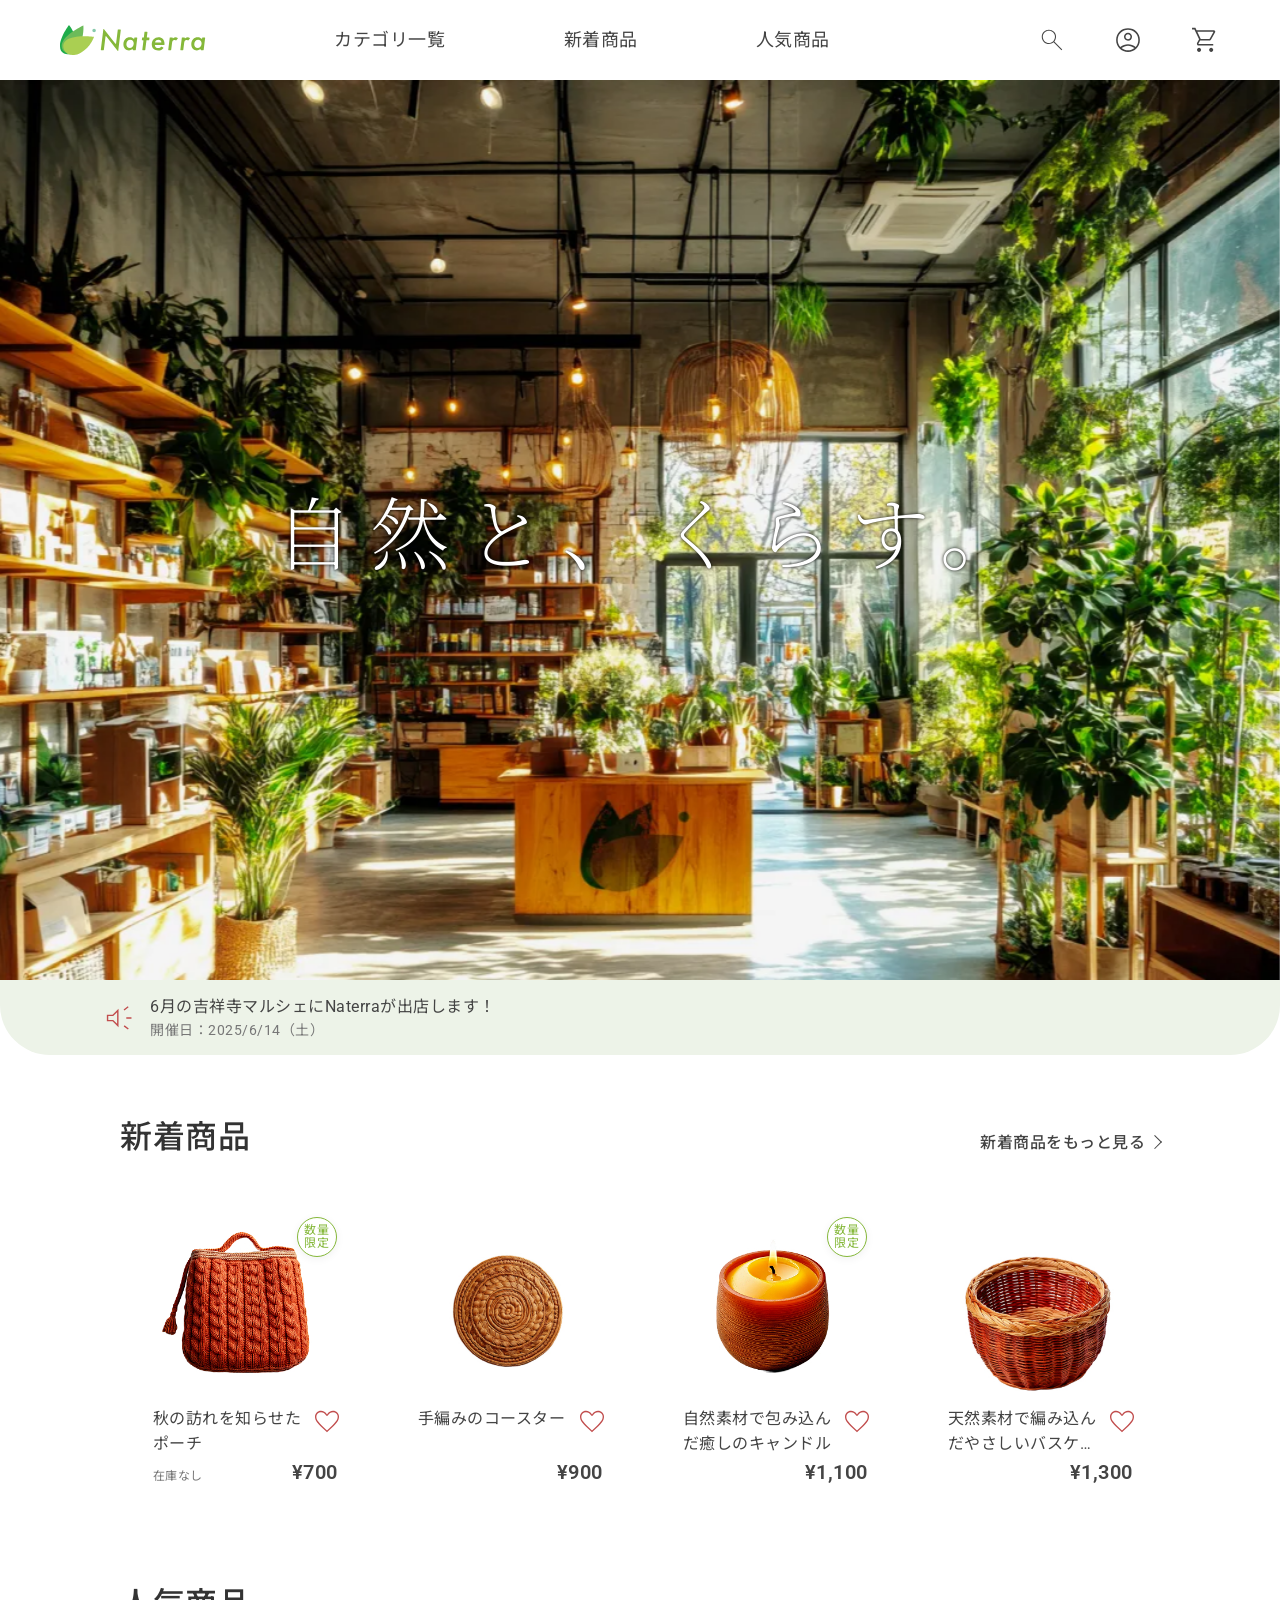
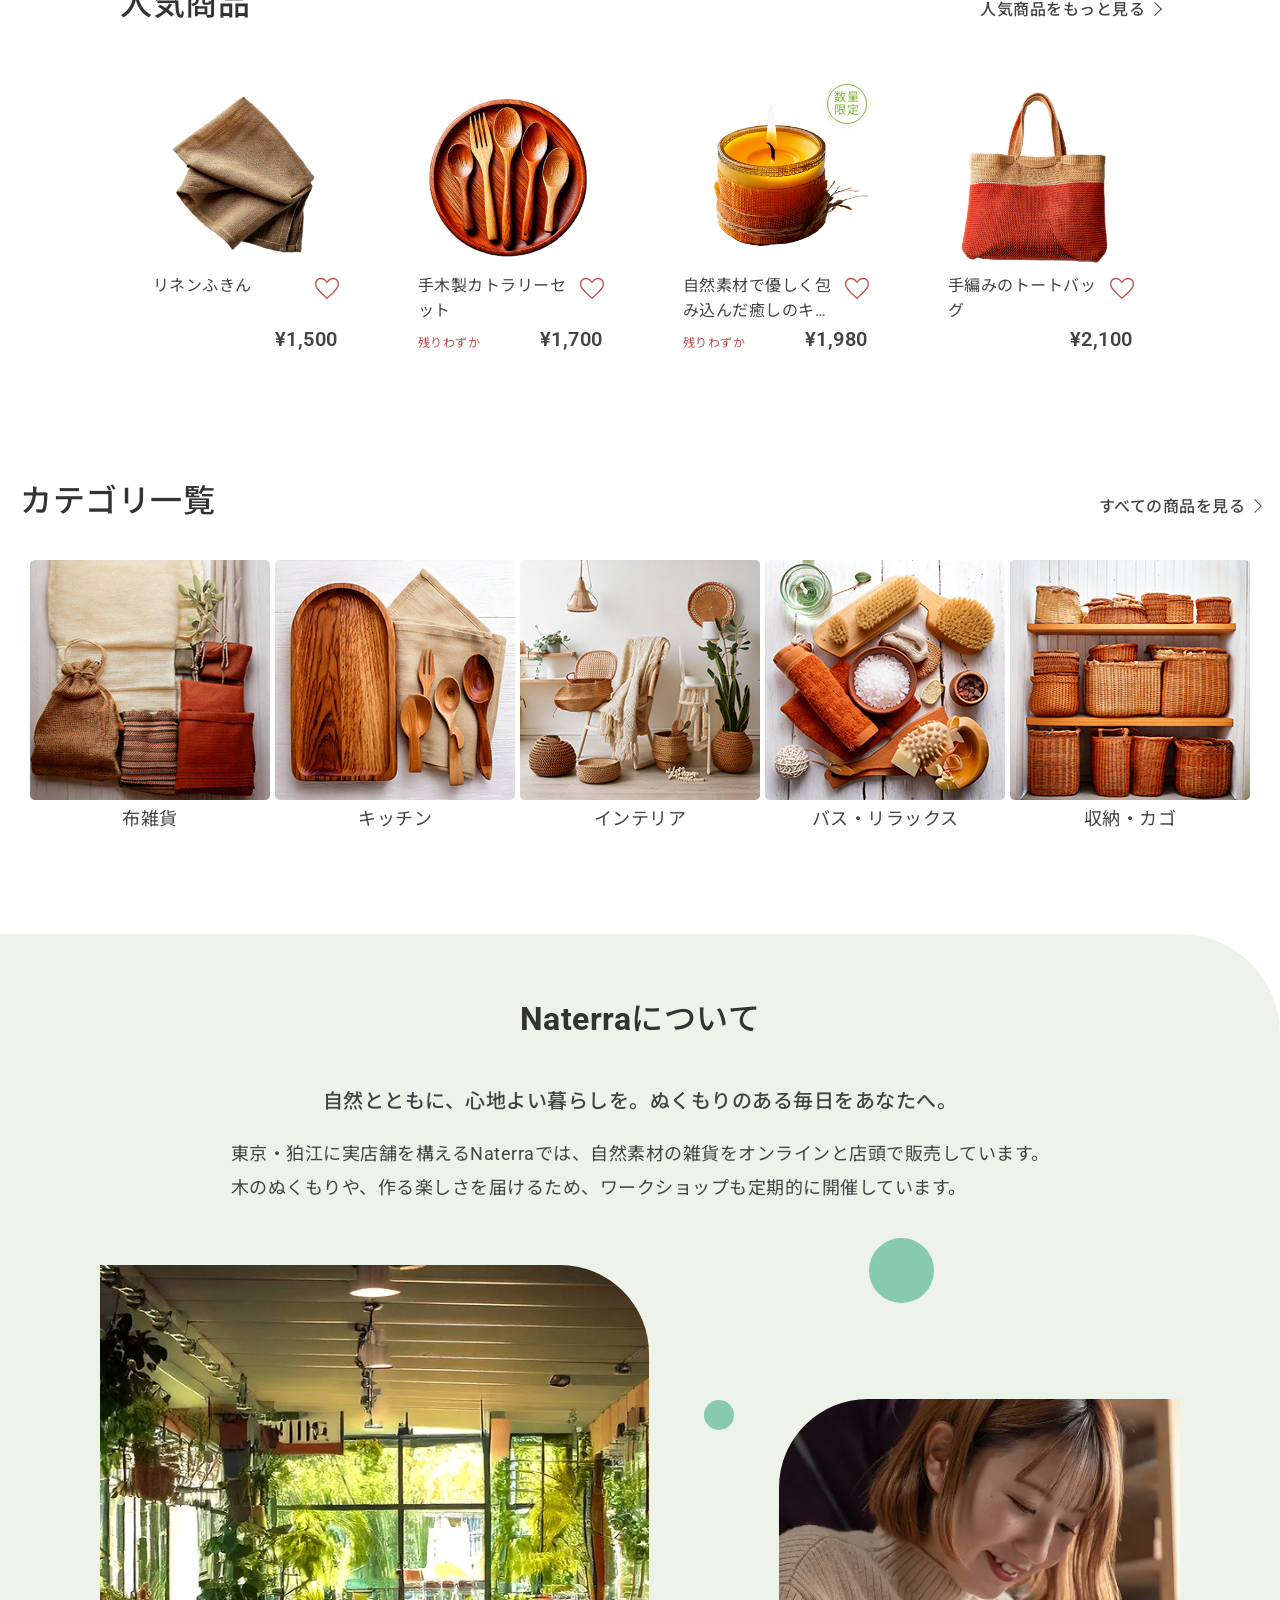
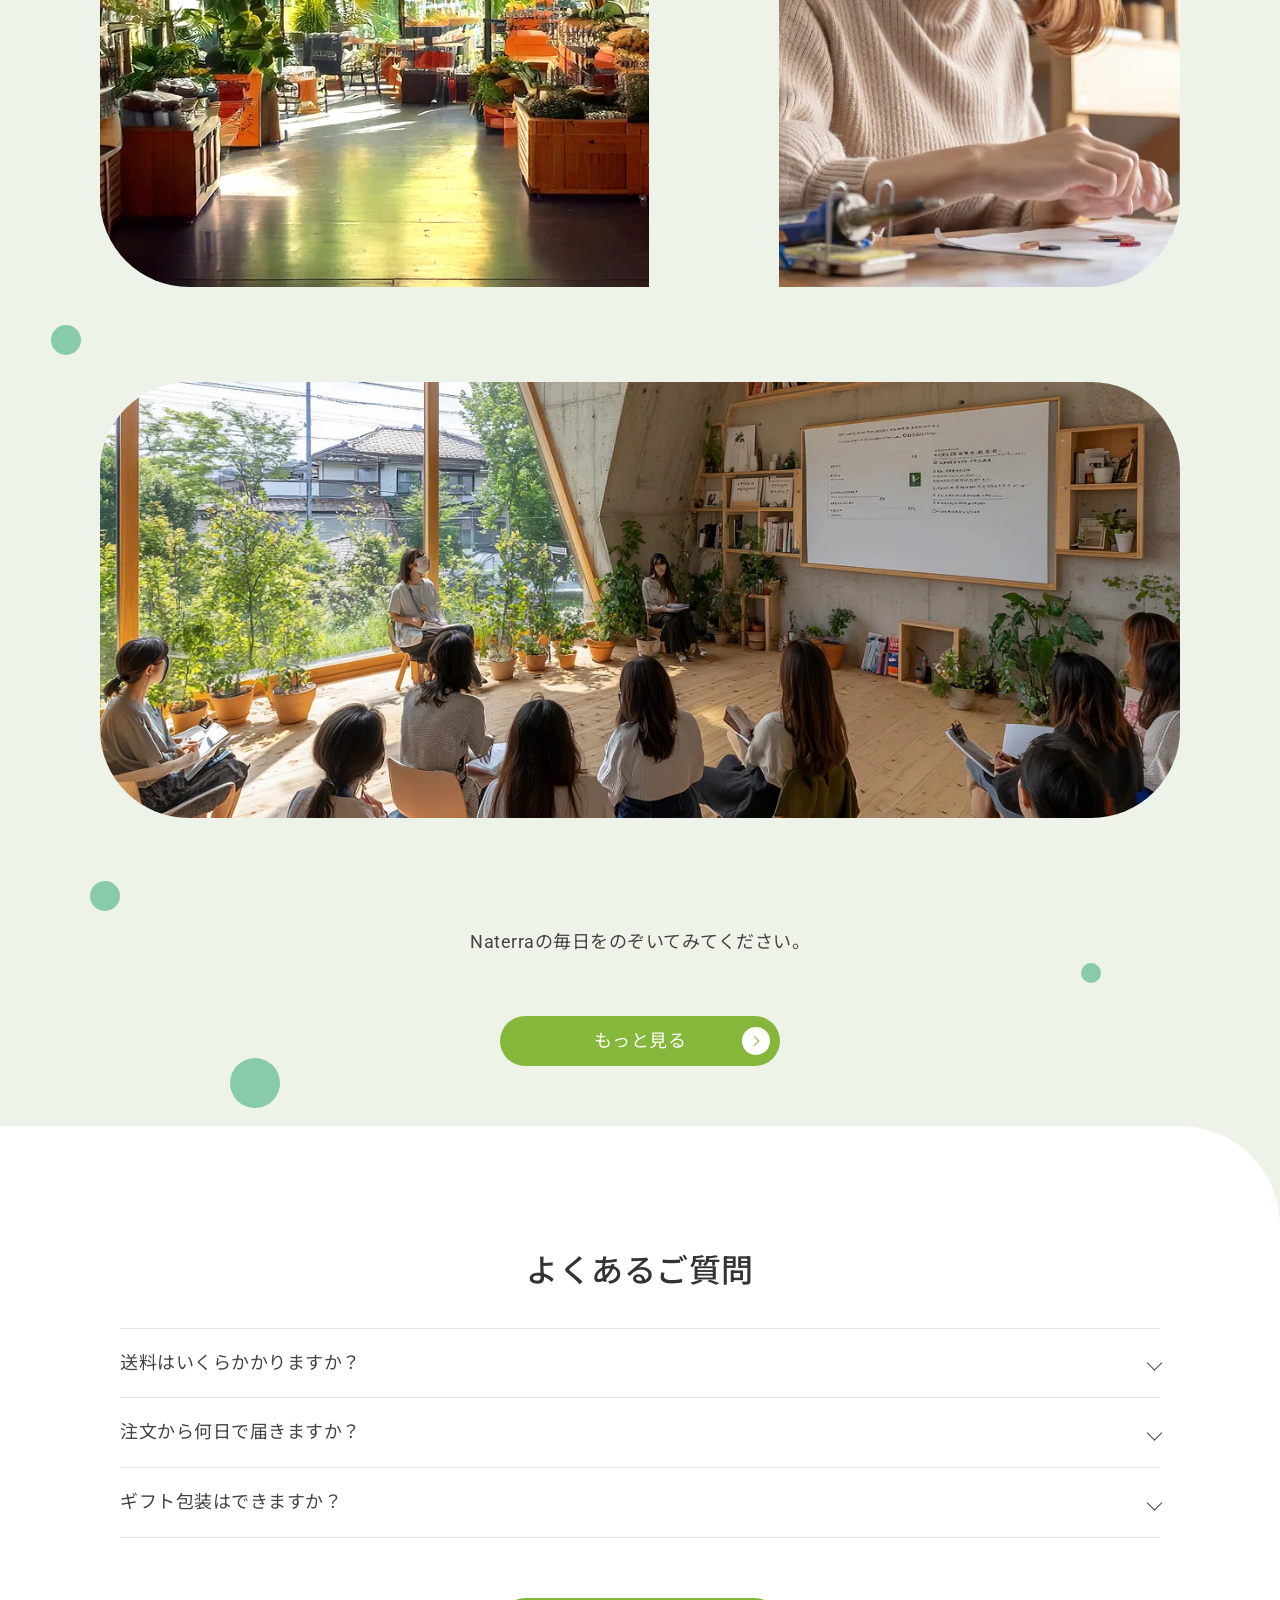
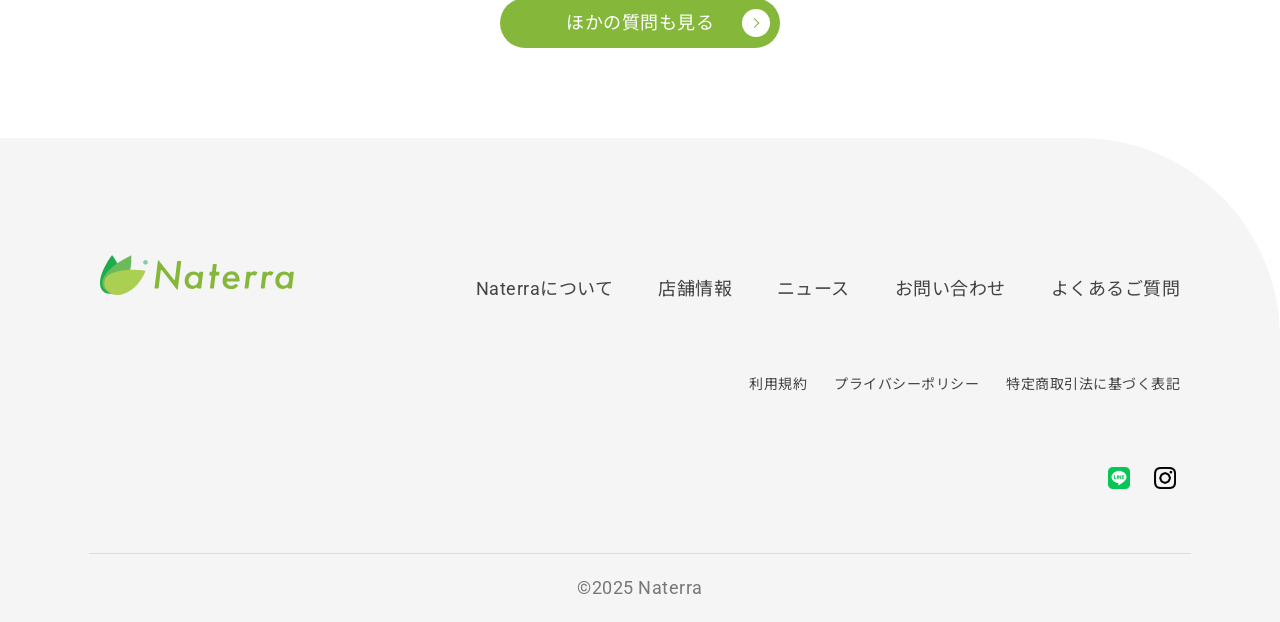
==== commit 6ff4db92: "v0.02" ====
--- a/index.html
+++ b/index.html
@@ -323,8 +323,8 @@
 
     <main>
       <section class="hero">
-        <div class="keyVisual">
-          <h1 class="catchcopy">自然と、くらす。</h1>
+        <div class="keyVisual fade-kv">
+          <h1 class="catchcopy fade-copy">自然と、くらす。</h1>
         </div>
         <div class="news__item">
           <div class="news__icon">
@@ -334,9 +334,9 @@
             <p class="news__title">
               6月の吉祥寺マルシェにNaterraが出店します！
             </p>
-            <time class="news__date" datetime="2025-06-14"
-              >開催日：2025/6/14（土）</time
-            >
+            <time class="news__date" datetime="2025-06-14">
+              開催日：2025/6/14（土）
+            </time>
           </div>
         </div>
       </section>
--- a/assets/css/style.css
+++ b/assets/css/style.css
@@ -415,7 +415,9 @@
   color: #fff;
   font-weight: 200;
   letter-spacing: 0.2em;
-  text-shadow: 0 0 3.5px rgba(0, 0, 0, 1);
+  text-shadow:
+    0 0 1px rgba(0, 0, 0, 0.95),
+    0 1px 2px rgba(0, 0, 0, 0.9);
   padding-left: 30px;
 }
 
@@ -2322,6 +2324,34 @@
 .sortSheet__item[aria-pressed="true"]::after {
   opacity: 1;
 }
+
+.fade-kv {
+  opacity: 0;
+  transform: scale(1.02);
+  animation: kvFadeIn 1s ease forwards;
+}
+
+.fade-copy {
+  opacity: 0;
+  transform: translateY(12px);
+  animation: copyFadeIn 0.9s ease forwards;
+  animation-delay: 0.55s;
+}
+
+@keyframes kvFadeIn {
+  to {
+    opacity: 1;
+    transform: scale(1);
+  }
+}
+
+@keyframes copyFadeIn {
+  to {
+    opacity: 1;
+    transform: translateY(0);
+  }
+}
+
 /* =========================
    Desktop
 ========================= */
